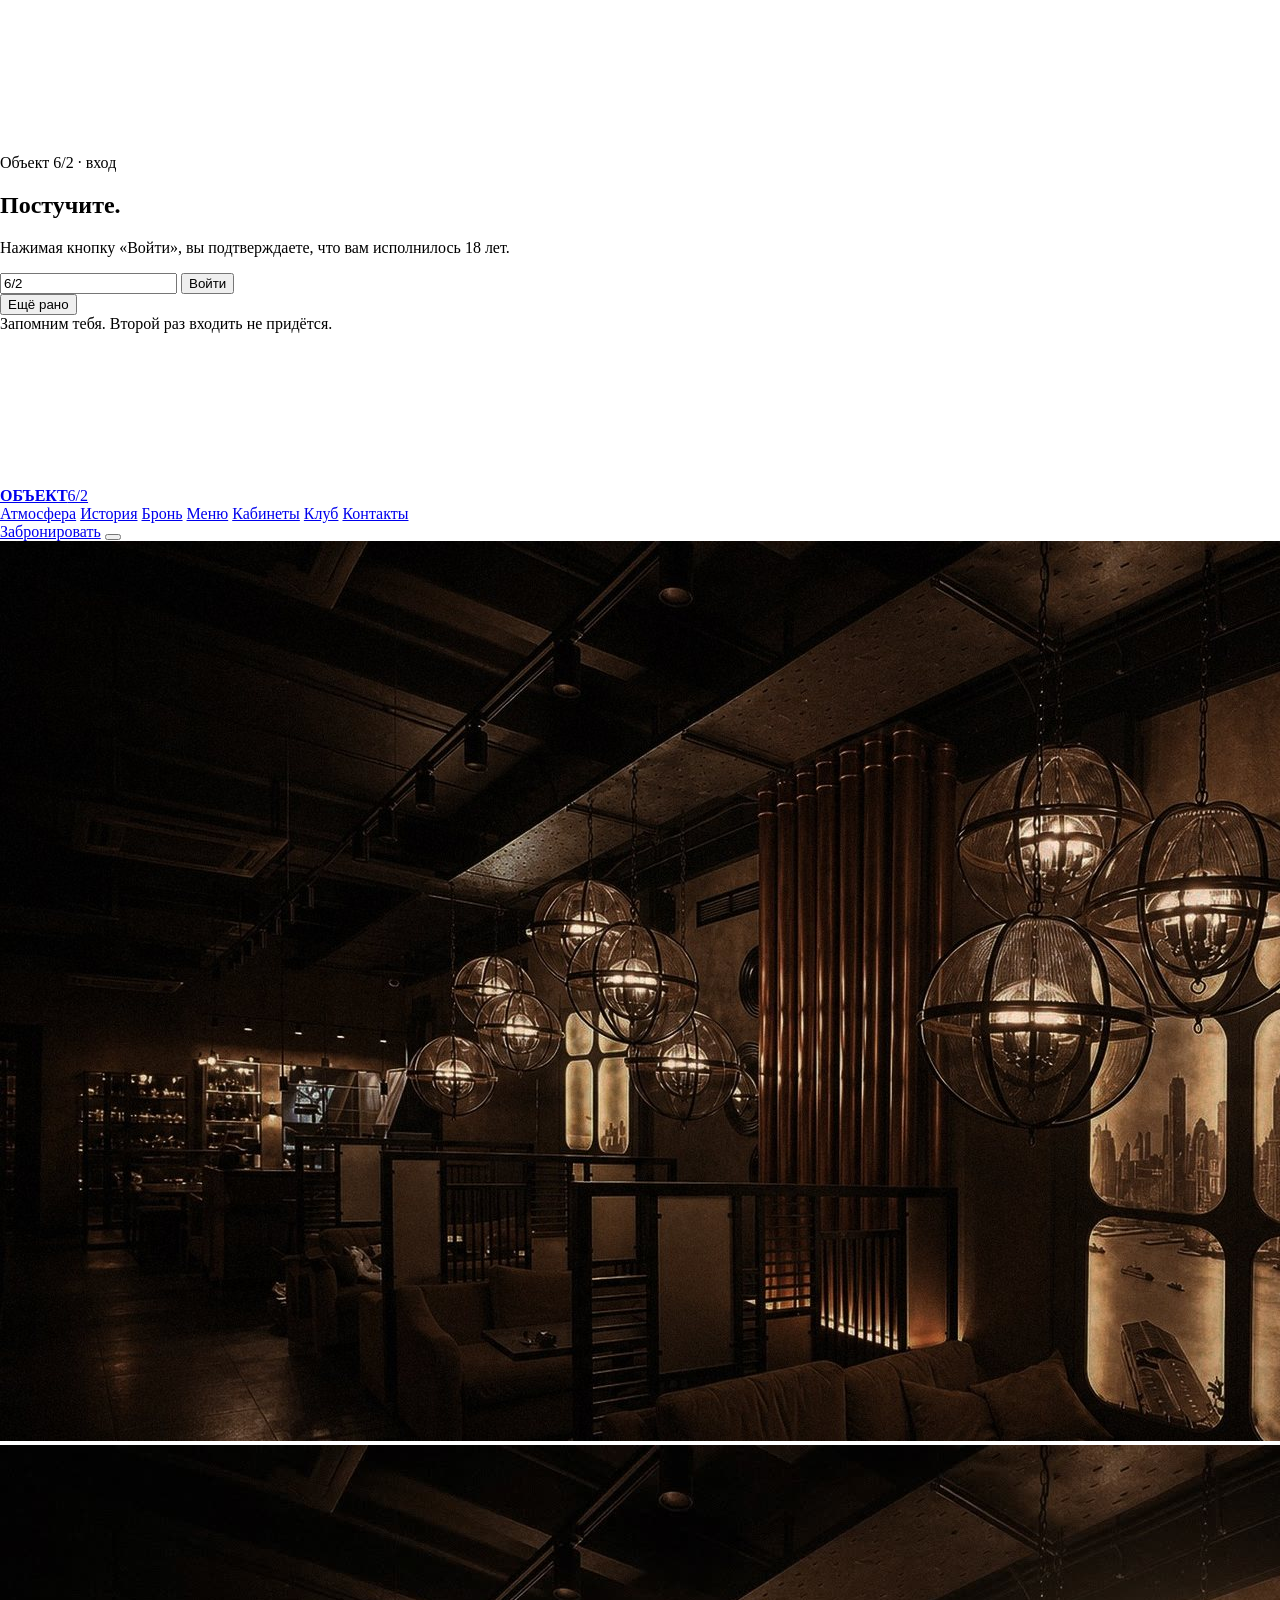
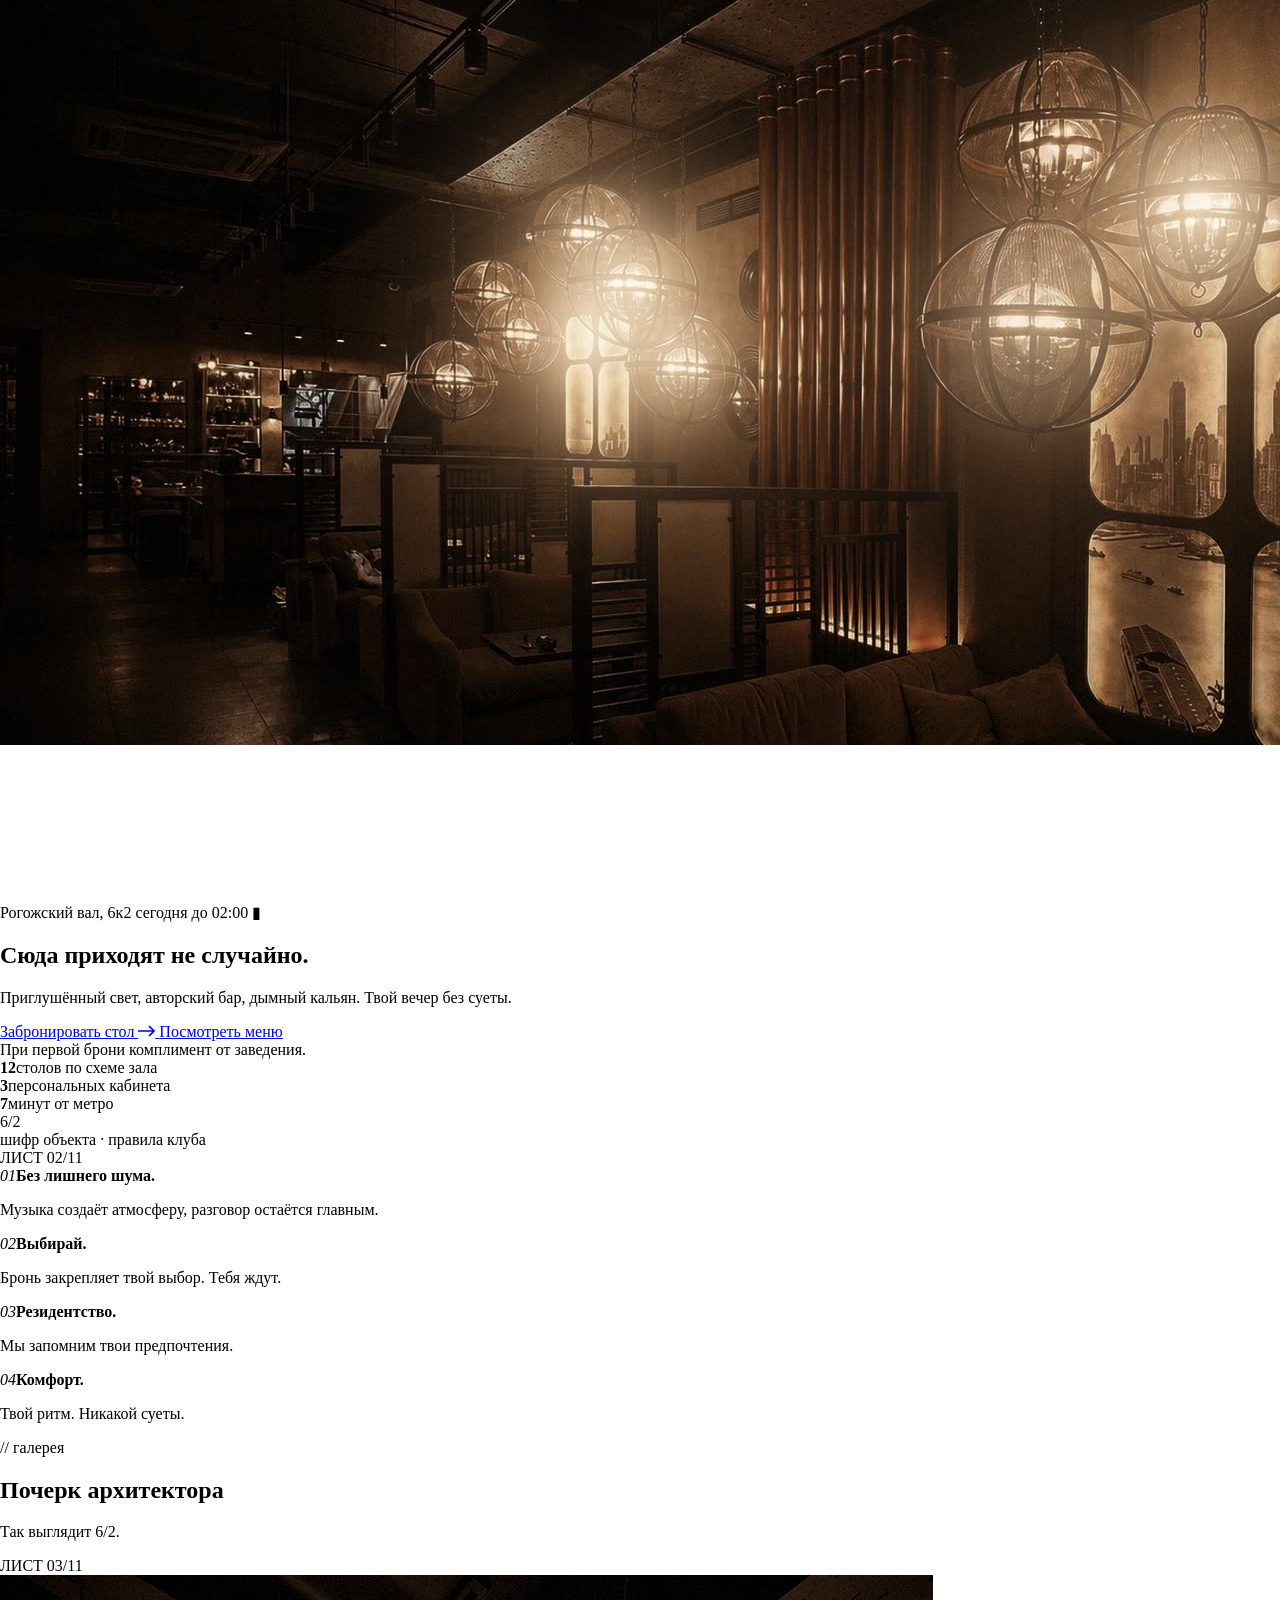
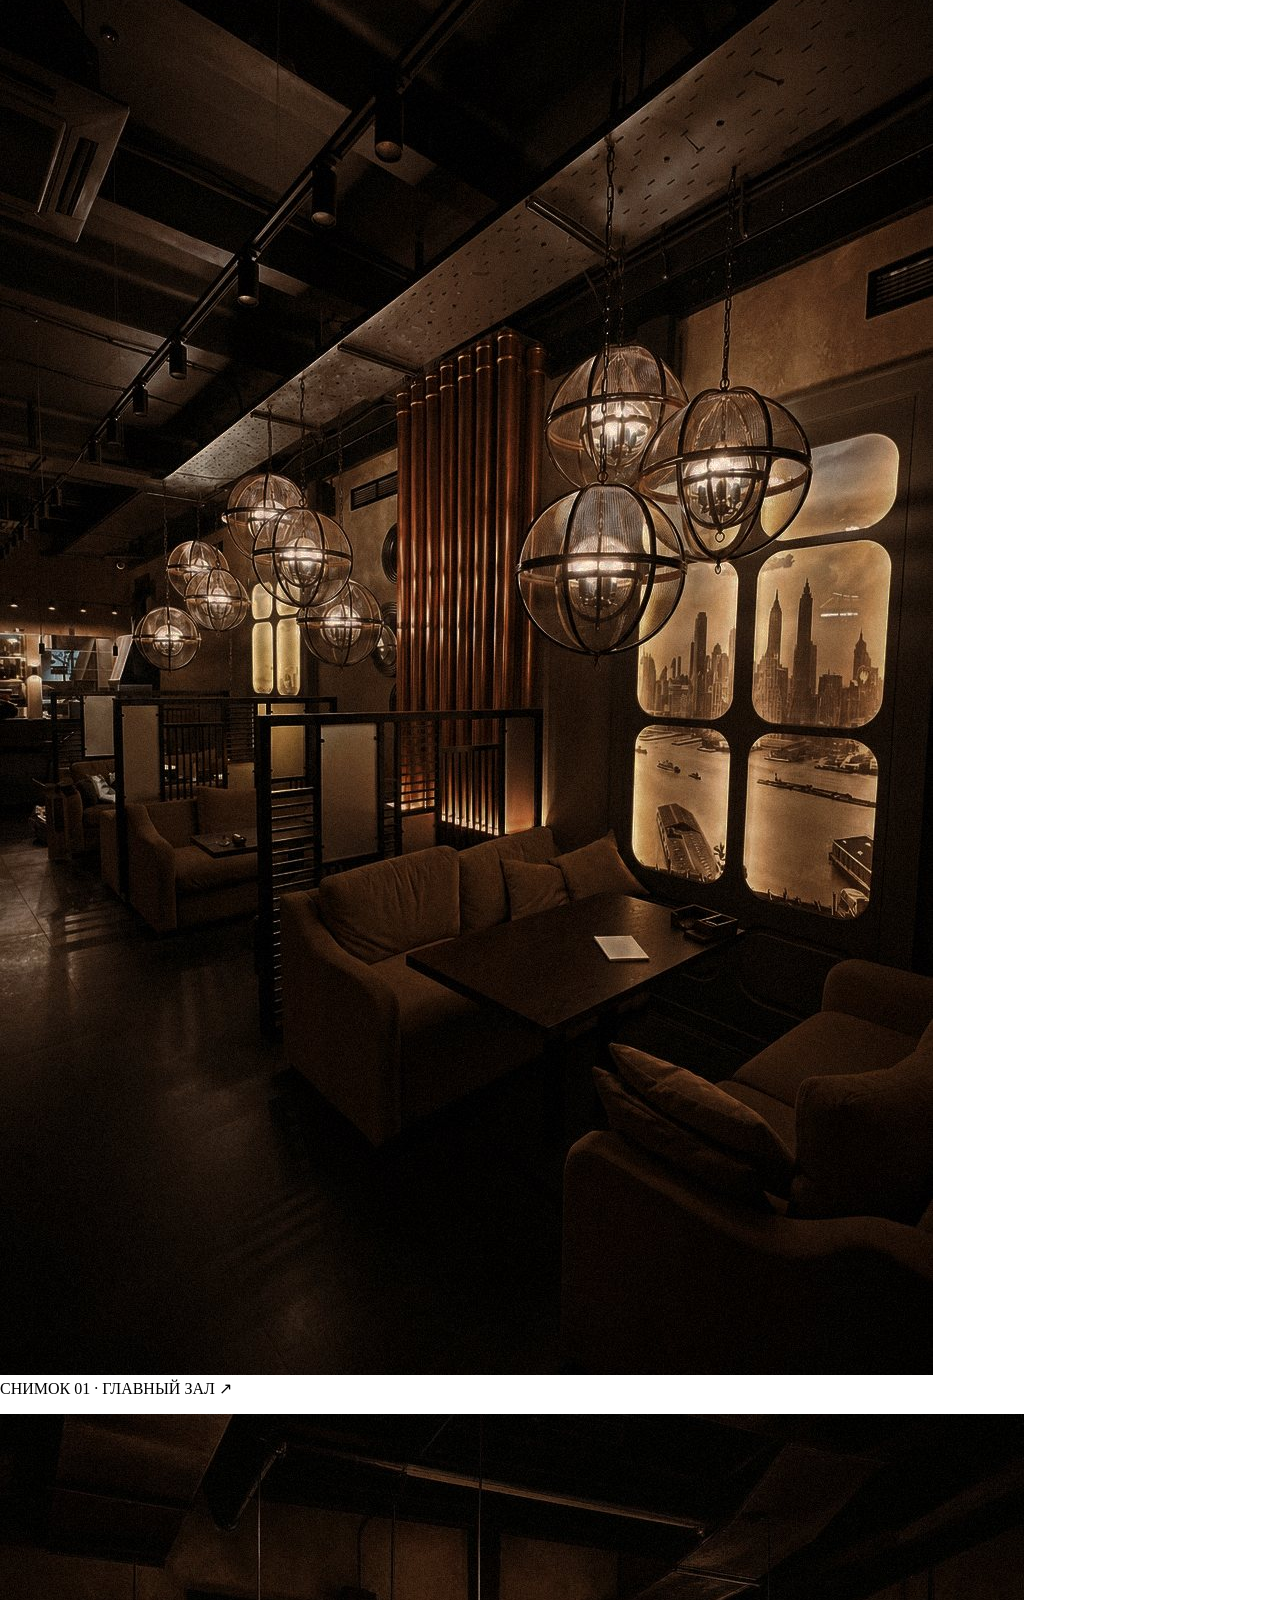
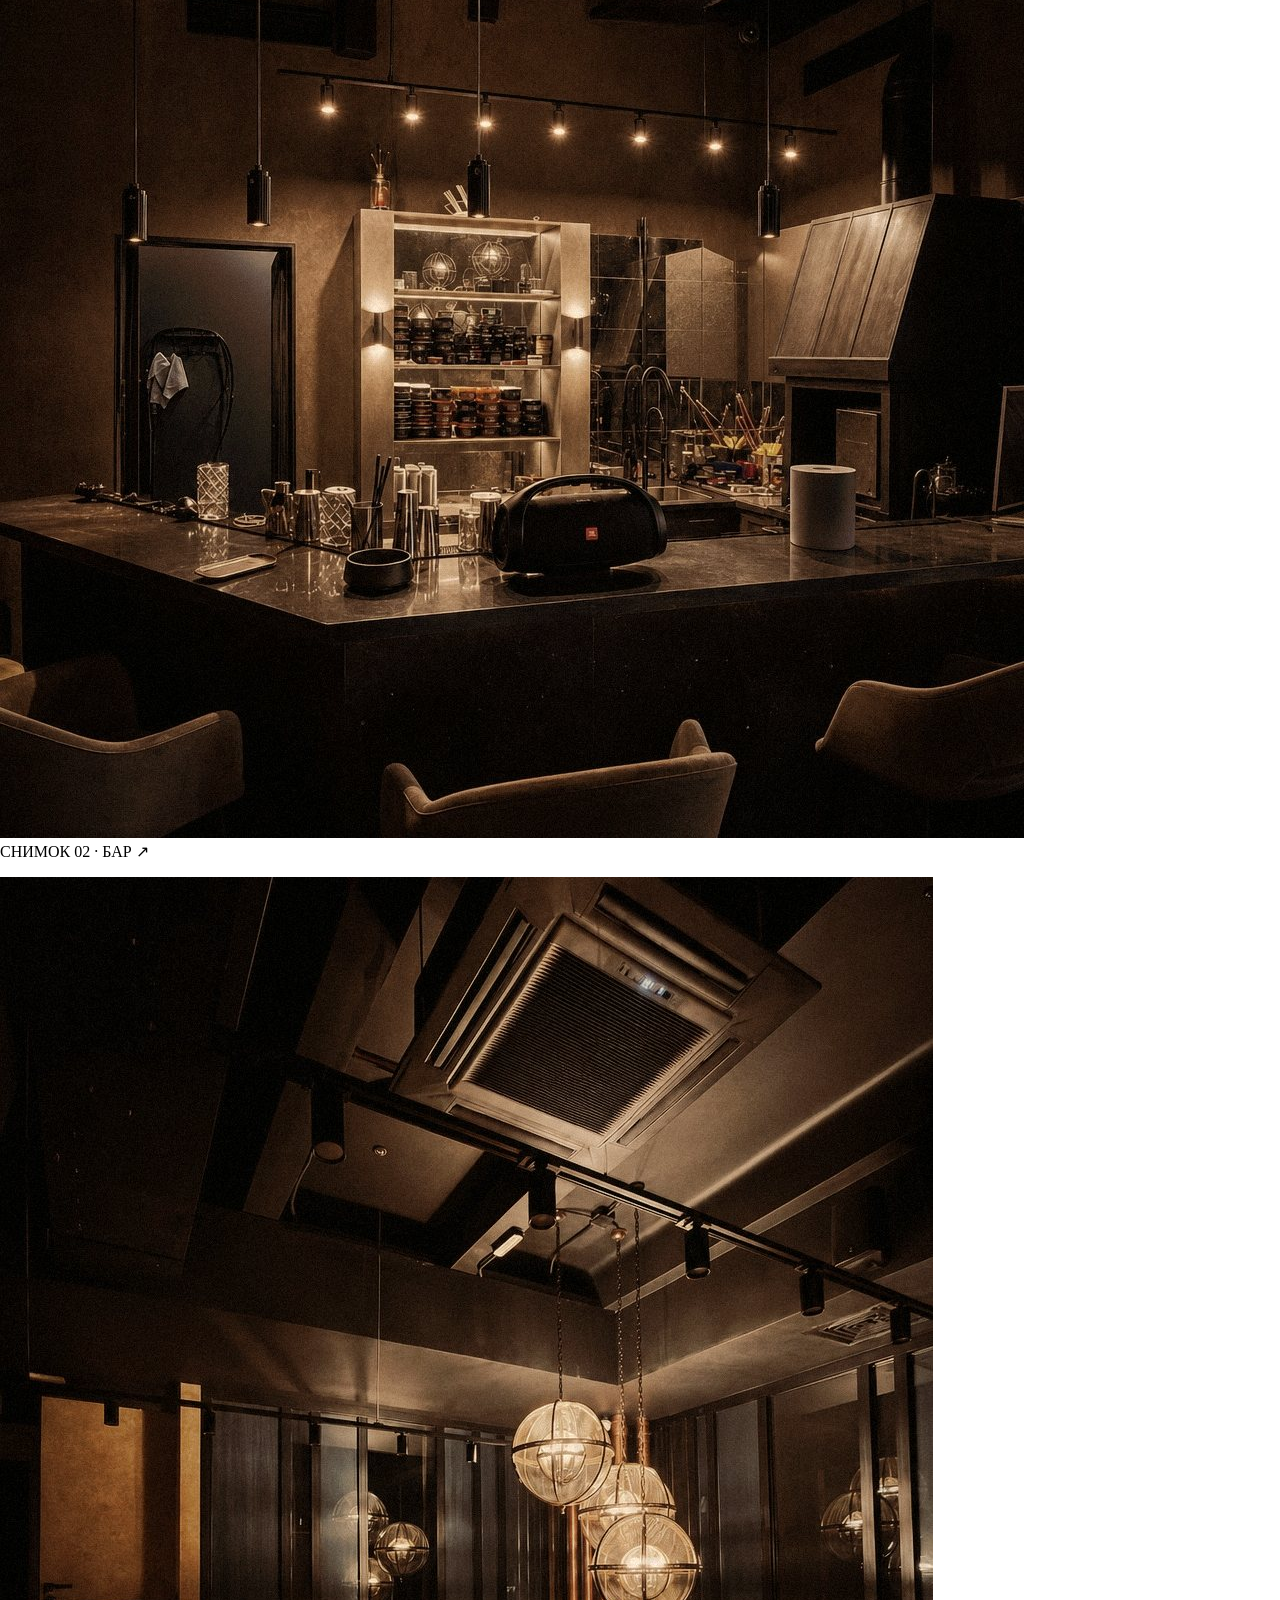
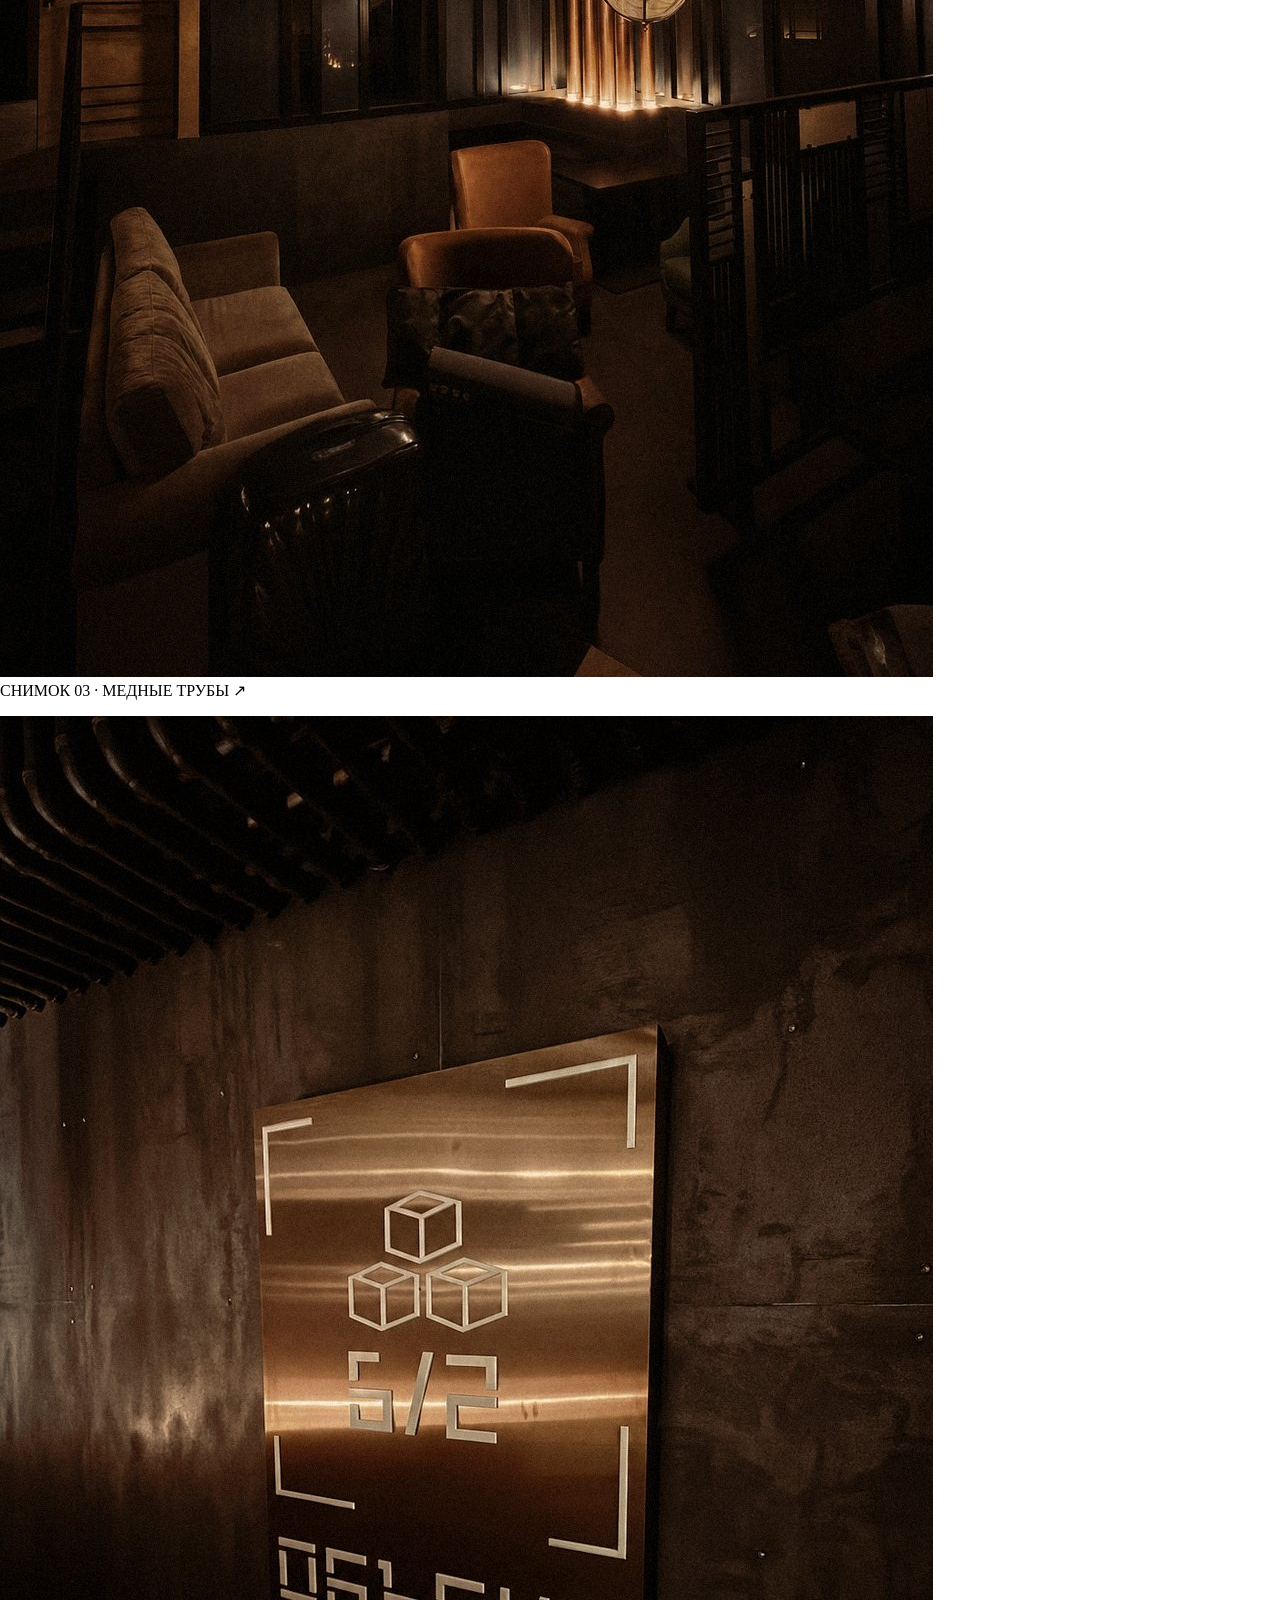
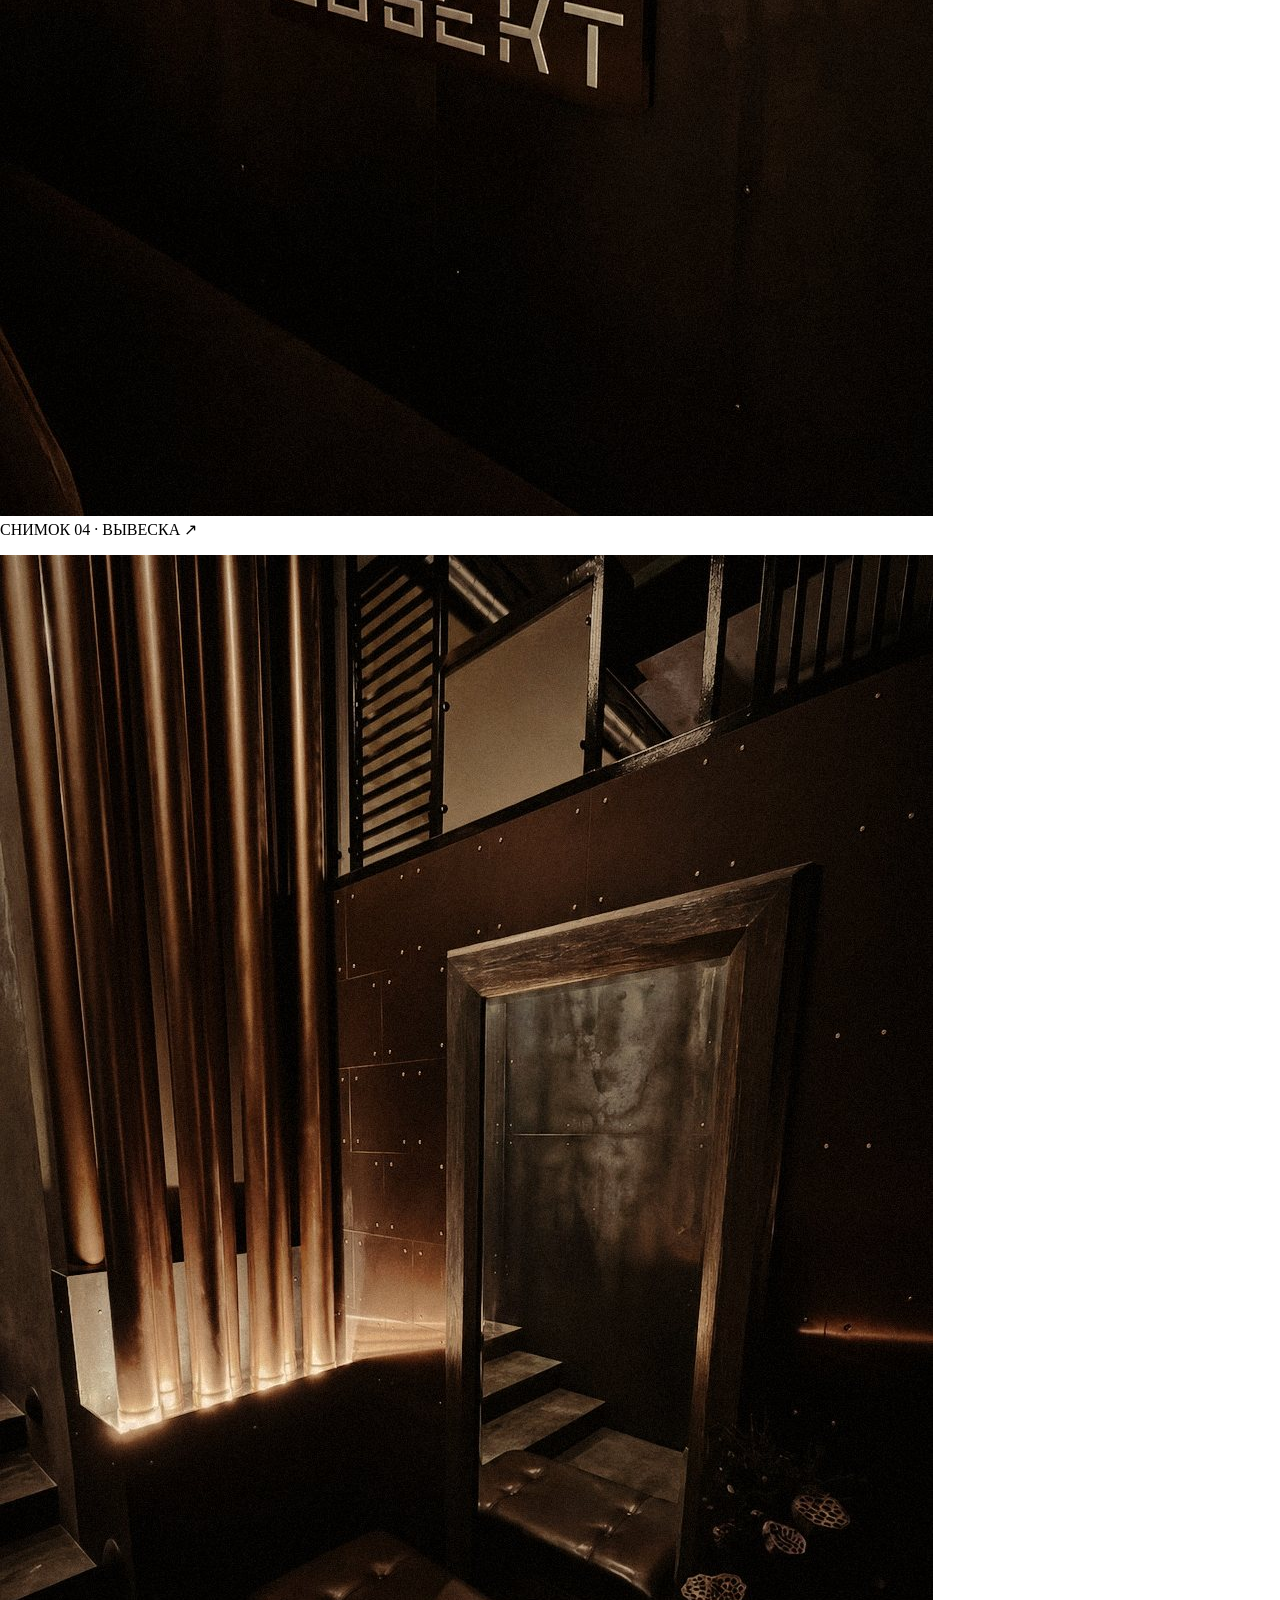
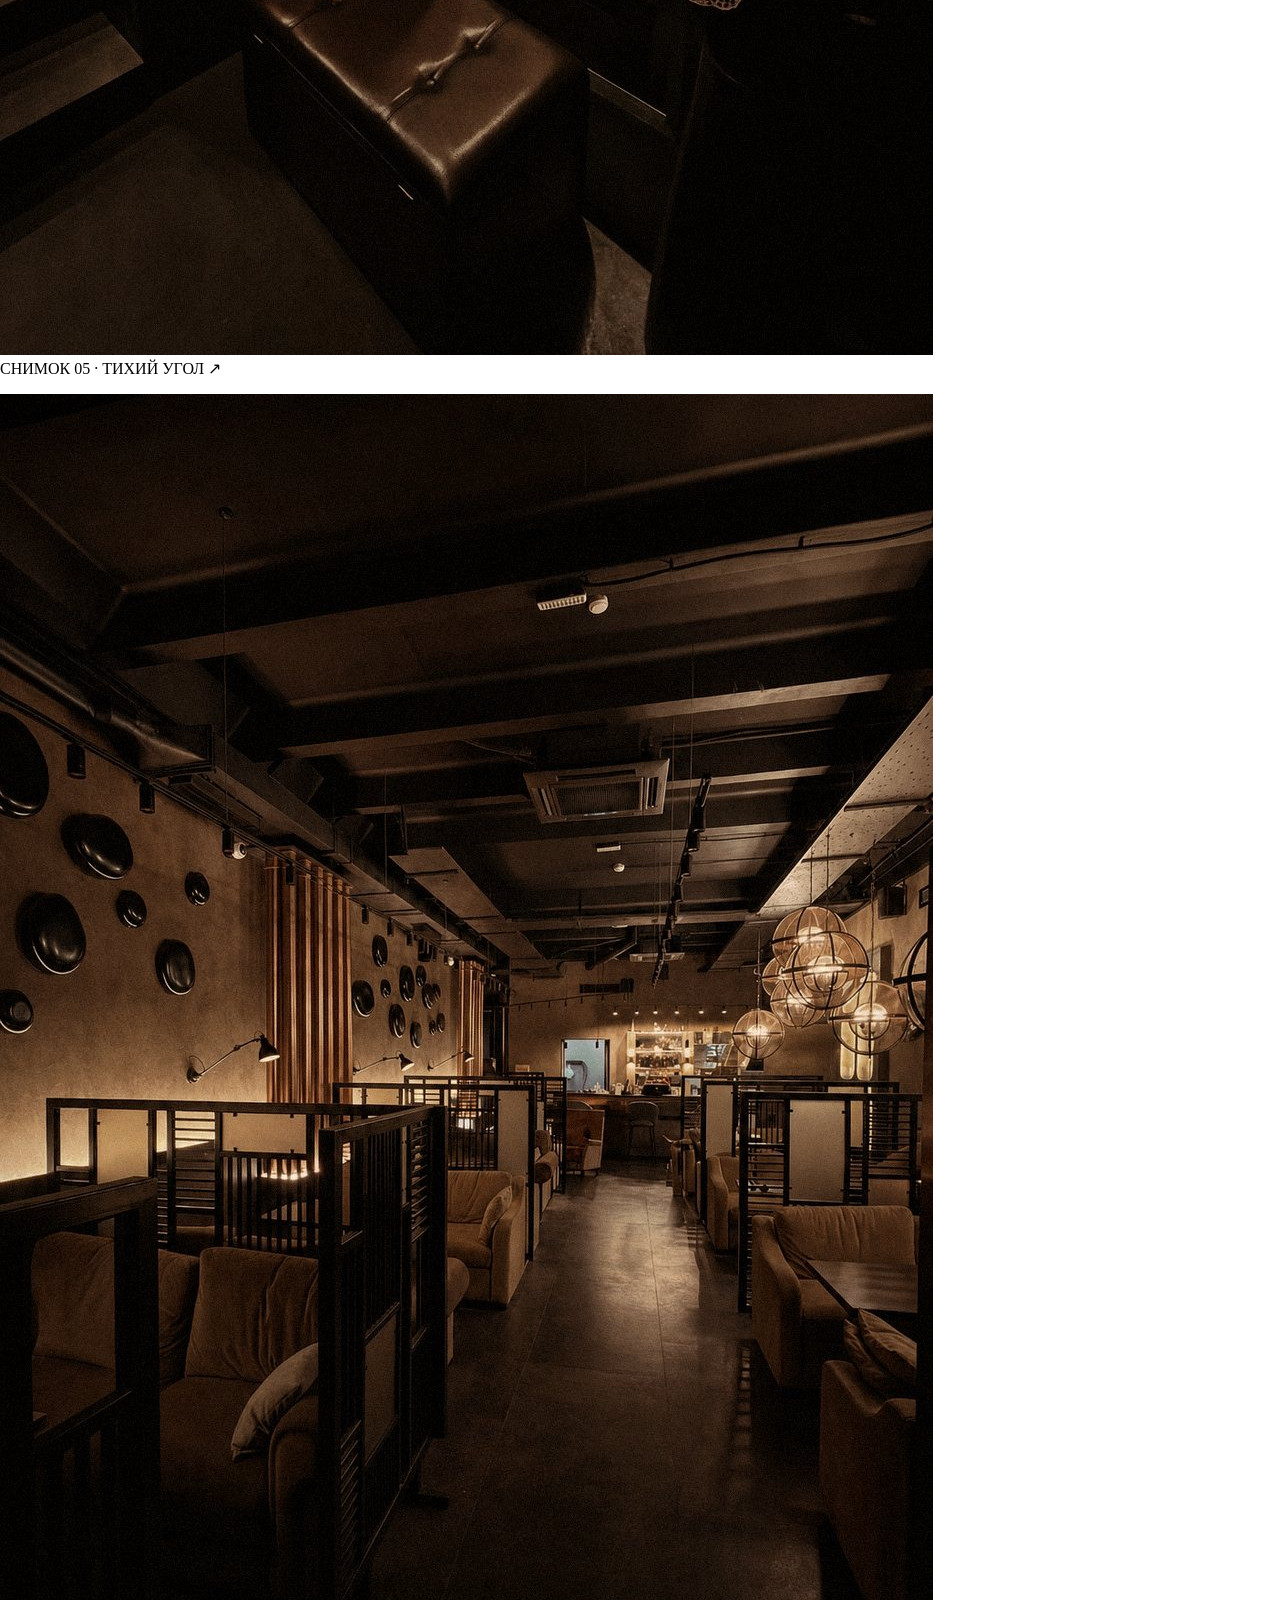
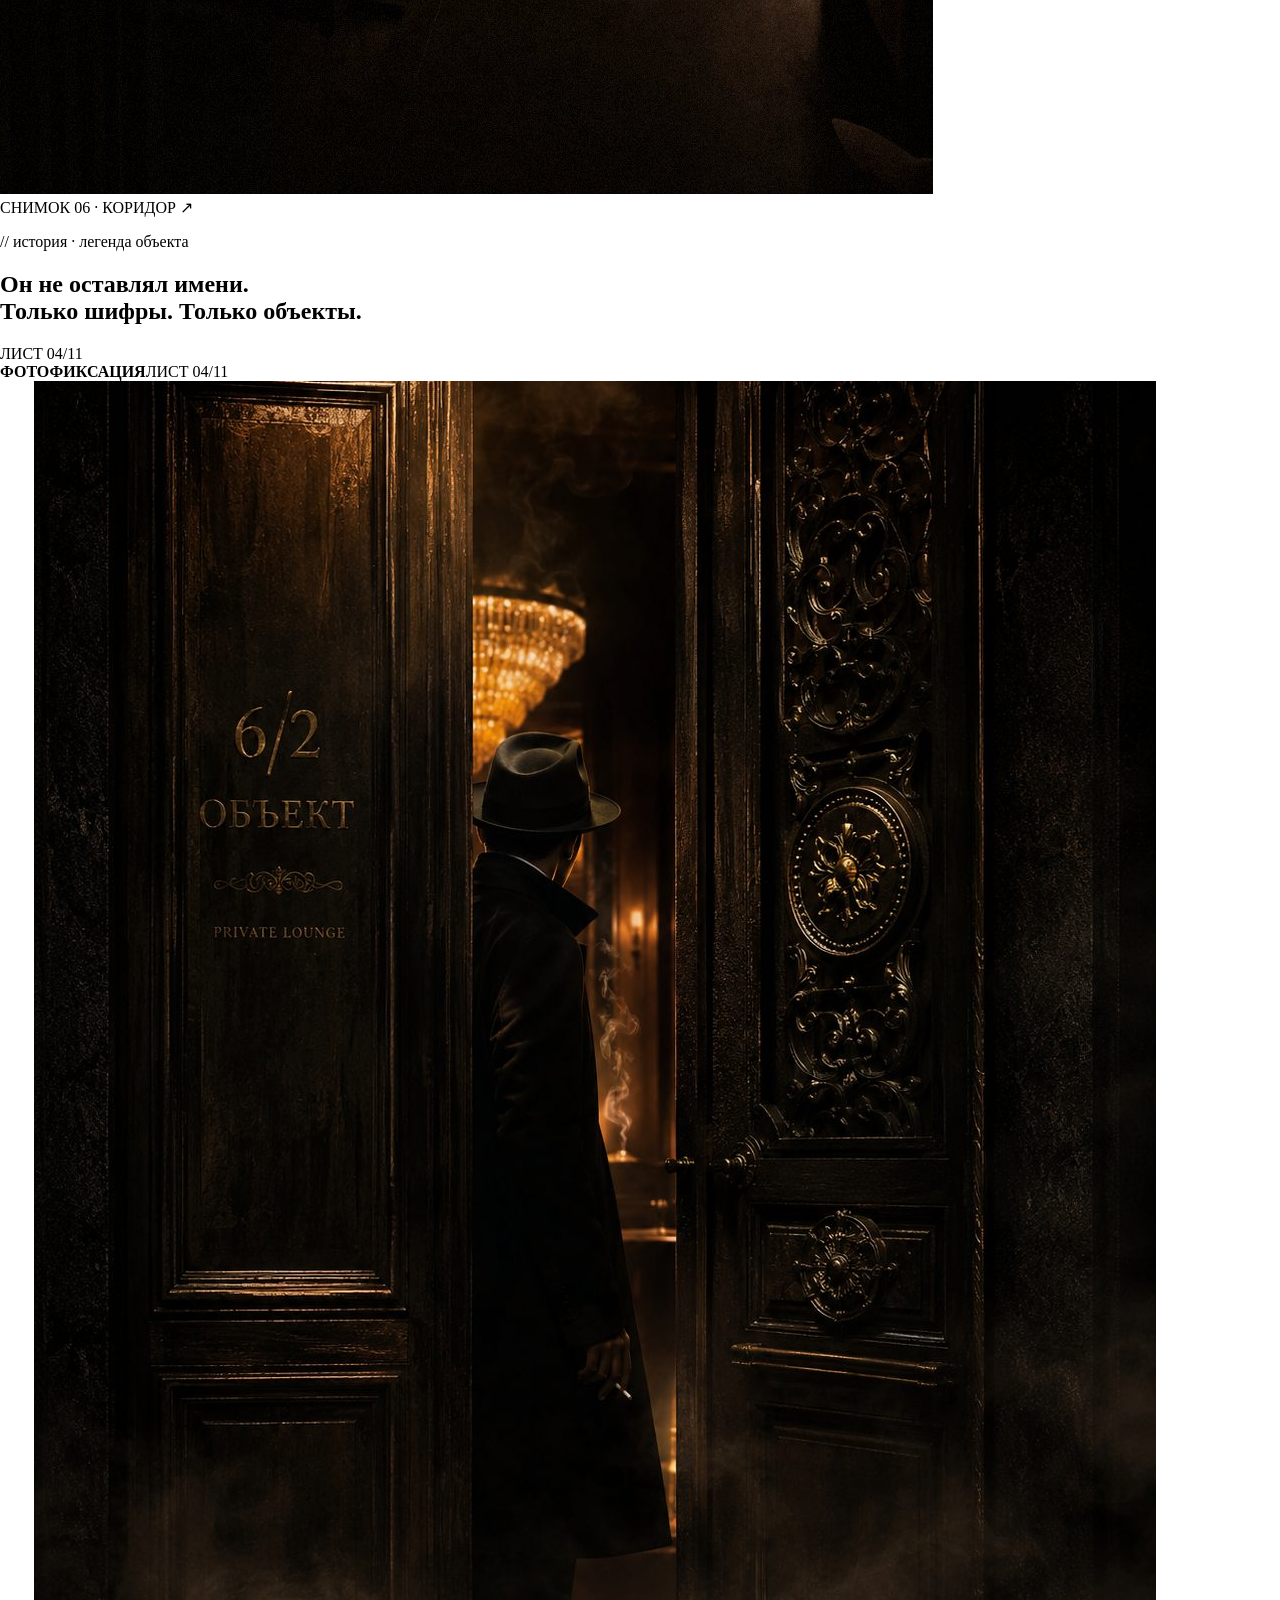
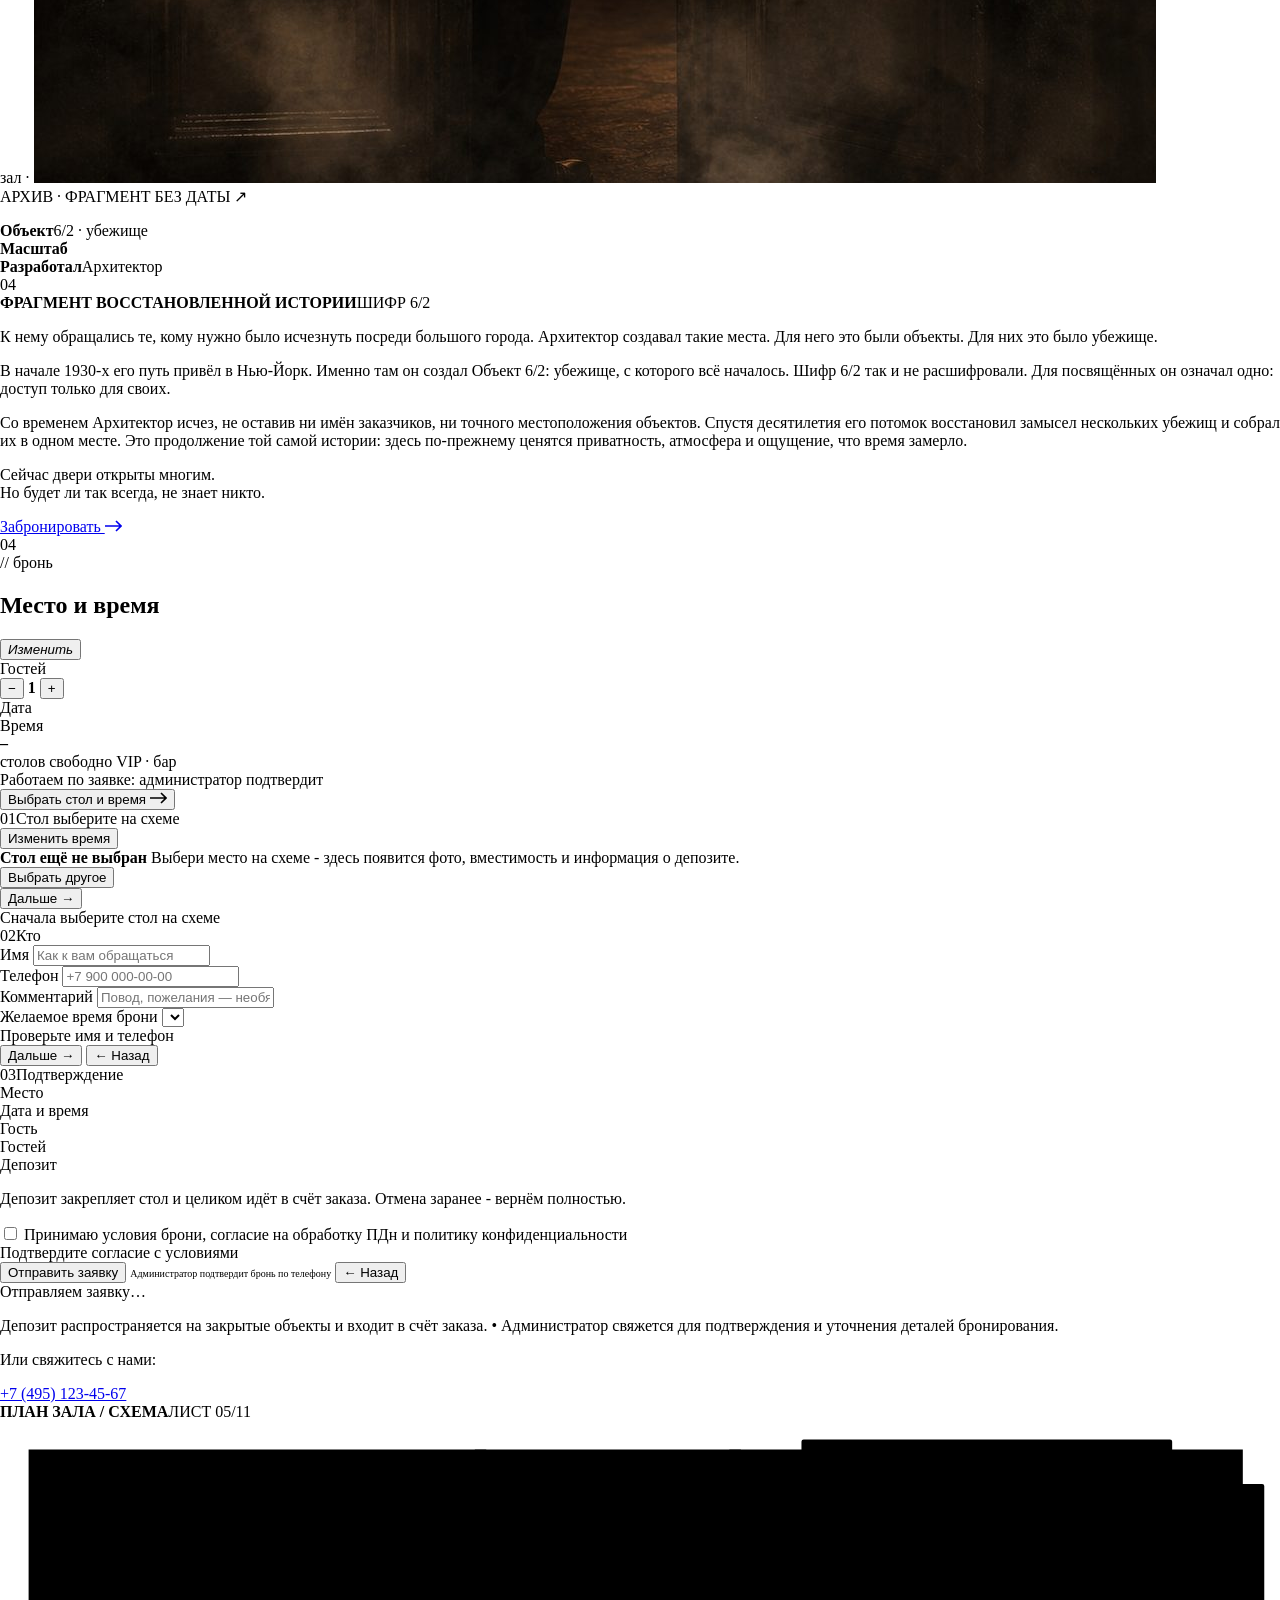
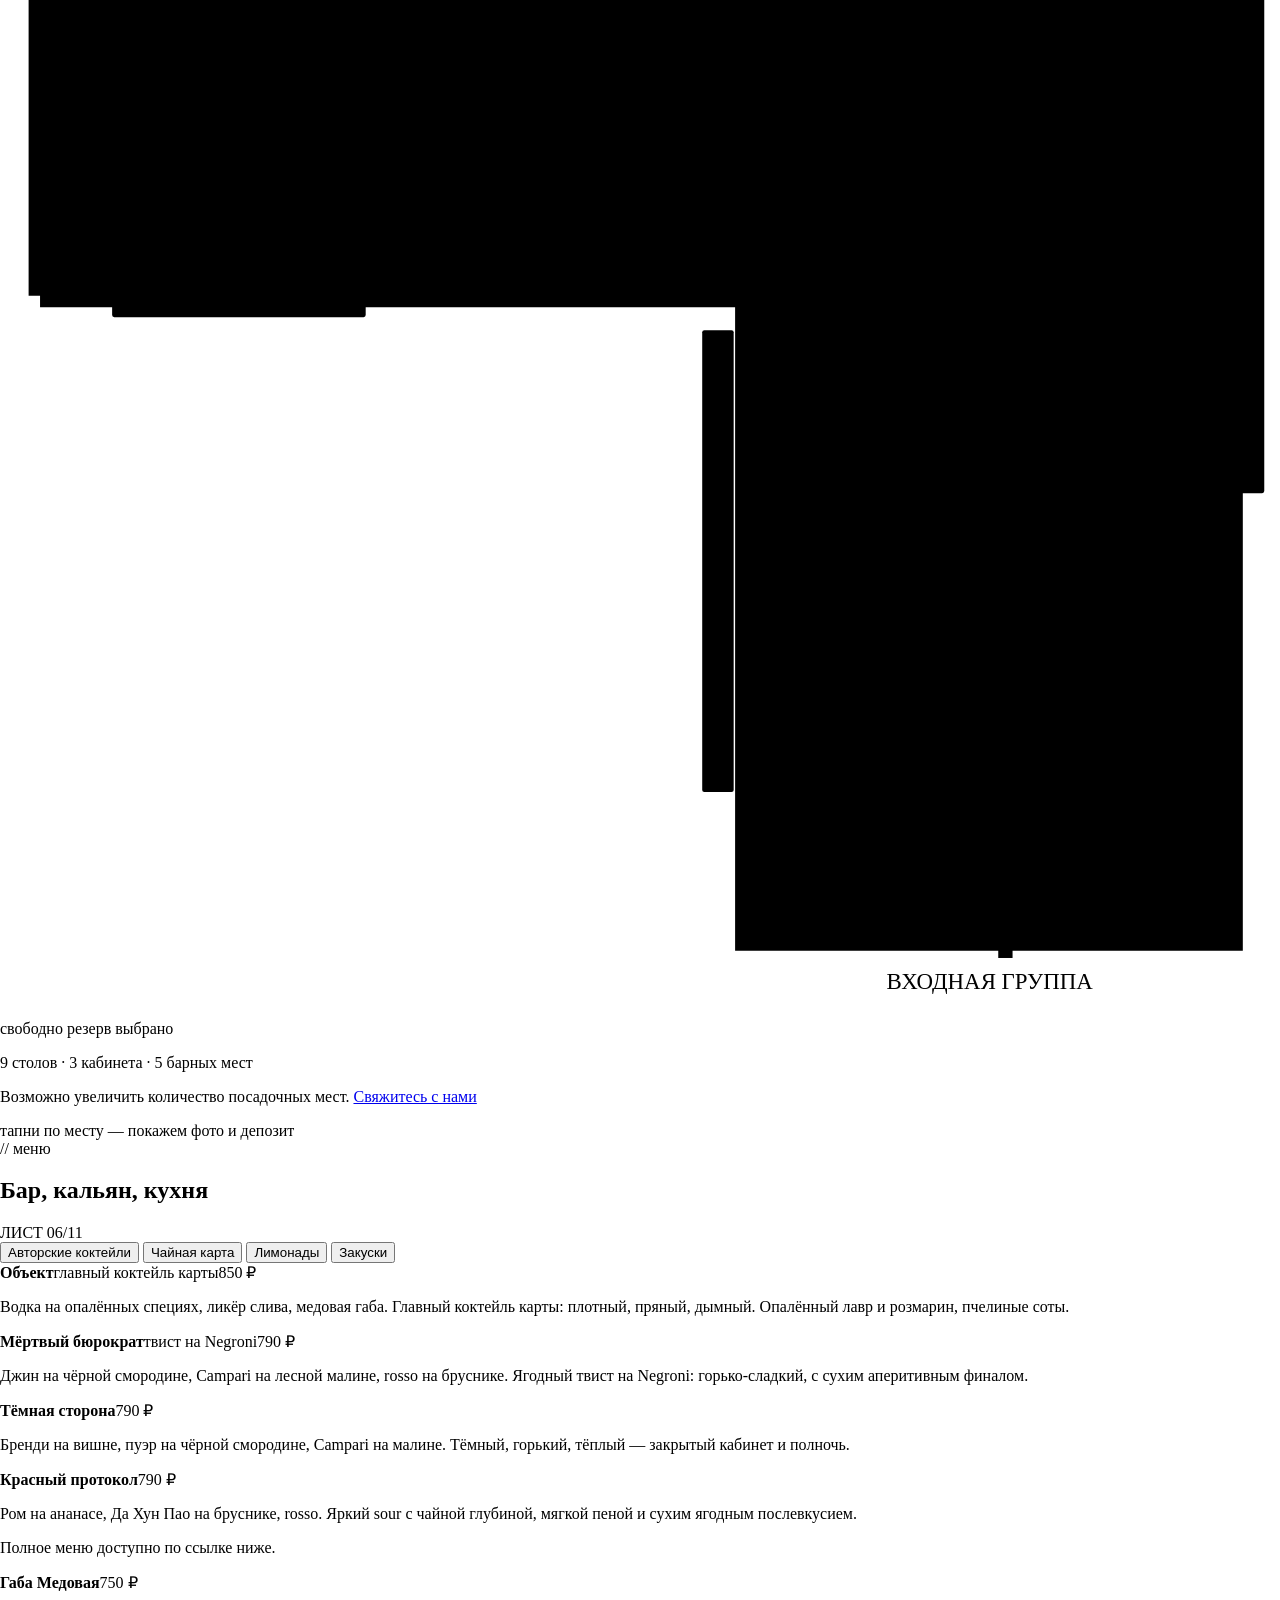
==== index.html @ dcc39141 "Объект 6/2: демо сайта, статическая копия боевой версии" ====
<!DOCTYPE html>
<html lang="ru">
<head>
<meta charset="UTF-8">
<meta name="viewport" content="width=device-width, initial-scale=1.0">
<link rel="icon" href="wp-content/themes/object62/assets/favicon/favicon.ico" sizes="any">
<link rel="icon" type="image/png" sizes="512x512" href="wp-content/themes/object62/assets/favicon/icon-512.png">
<link rel="apple-touch-icon" href="wp-content/themes/object62/assets/favicon/apple-touch-icon.png">
<meta name="theme-color" content="#0b0805">
<meta name="description" content="кальянный лаунж на Рогожском валу">
<title>объект 6/2 &#8211; кальянный лаунж на Рогожском валу</title>
<meta name='robots' content='max-image-preview:large' />
<meta name="robots" content="noindex, nofollow">
<script src="https://rodrigesdmitriy-ux.github.io/o62-demo/demo-shim.js"></script>
<script>window.B62_API_BASE="https://rodrigesdmitriy-ux.github.io/o62-demo/wp-json/o62/v1";window.B62_CONFIG_STATIC="https://rodrigesdmitriy-ux.github.io/o62-demo/config.json";</script>
<style id="wp-img-auto-sizes-contain-inline-css">
img:is([sizes=auto i],[sizes^="auto," i]){contain-intrinsic-size:3000px 1500px}
/*# sourceURL=wp-img-auto-sizes-contain-inline-css */
</style>
<style id="wp-emoji-styles-inline-css">

	img.wp-smiley, img.emoji {
		display: inline !important;
		border: none !important;
		box-shadow: none !important;
		height: 1em !important;
		width: 1em !important;
		margin: 0 0.07em !important;
		vertical-align: -0.1em !important;
		background: none !important;
		padding: 0 !important;
	}
/*# sourceURL=wp-emoji-styles-inline-css */
</style>
<style id="wp-block-library-inline-css">
:root{--wp-block-synced-color:#7a00df;--wp-block-synced-color--rgb:122,0,223;--wp-bound-block-color:var(--wp-block-synced-color);--wp-editor-canvas-background:#ddd;--wp-admin-theme-color:#007cba;--wp-admin-theme-color--rgb:0,124,186;--wp-admin-theme-color-darker-10:#006ba1;--wp-admin-theme-color-darker-10--rgb:0,107,160.5;--wp-admin-theme-color-darker-20:#005a87;--wp-admin-theme-color-darker-20--rgb:0,90,135;--wp-admin-border-width-focus:2px}@media (min-resolution:192dpi){:root{--wp-admin-border-width-focus:1.5px}}.wp-element-button{cursor:pointer}:root .has-very-light-gray-background-color{background-color:#eee}:root .has-very-dark-gray-background-color{background-color:#313131}:root .has-very-light-gray-color{color:#eee}:root .has-very-dark-gray-color{color:#313131}:root .has-vivid-green-cyan-to-vivid-cyan-blue-gradient-background{background:linear-gradient(135deg,#00d084,#0693e3)}:root .has-purple-crush-gradient-background{background:linear-gradient(135deg,#34e2e4,#4721fb 50%,#ab1dfe)}:root .has-hazy-dawn-gradient-background{background:linear-gradient(135deg,#faaca8,#dad0ec)}:root .has-subdued-olive-gradient-background{background:linear-gradient(135deg,#fafae1,#67a671)}:root .has-atomic-cream-gradient-background{background:linear-gradient(135deg,#fdd79a,#004a59)}:root .has-nightshade-gradient-background{background:linear-gradient(135deg,#330968,#31cdcf)}:root .has-midnight-gradient-background{background:linear-gradient(135deg,#020381,#2874fc)}:root{--wp--preset--font-size--normal:16px;--wp--preset--font-size--huge:42px}.has-regular-font-size{font-size:1em}.has-larger-font-size{font-size:2.625em}.has-normal-font-size{font-size:var(--wp--preset--font-size--normal)}.has-huge-font-size{font-size:var(--wp--preset--font-size--huge)}:root .has-text-align-center{text-align:center}:root .has-text-align-left{text-align:left}:root .has-text-align-right{text-align:right}.has-fit-text{white-space:nowrap!important}#end-resizable-editor-section{display:none}.aligncenter{clear:both}.items-justified-left{justify-content:flex-start}.items-justified-center{justify-content:center}.items-justified-right{justify-content:flex-end}.items-justified-space-between{justify-content:space-between}.screen-reader-text{word-wrap:normal!important;border:0;clip-path:inset(50%);height:1px;margin:-1px;overflow:hidden;padding:0;position:absolute;width:1px;word-break:normal!important}.screen-reader-text:focus{background-color:#ddd;clip-path:none;color:#444;display:block;font-size:1em;height:auto;left:5px;line-height:normal;padding:15px 23px 14px;text-decoration:none;top:5px;width:auto;z-index:100000}html :where(.has-border-color){border-style:solid}html :where([style^=border-color],[style*=";border-color"],[style*="; border-color"]){border-style:solid}html :where([style^=border-top-color],[style*=";border-top-color"],[style*="; border-top-color"]){border-top-style:solid}html :where([style^=border-right-color],[style*=";border-right-color"],[style*="; border-right-color"]){border-right-style:solid}html :where([style^=border-bottom-color],[style*=";border-bottom-color"],[style*="; border-bottom-color"]){border-bottom-style:solid}html :where([style^=border-left-color],[style*=";border-left-color"],[style*="; border-left-color"]){border-left-style:solid}html :where([style^=border-width],[style*=";border-width"],[style*="; border-width"]){border-style:solid}html :where([style^=border-top-width],[style*=";border-top-width"],[style*="; border-top-width"]){border-top-style:solid}html :where([style^=border-right-width],[style*=";border-right-width"],[style*="; border-right-width"]){border-right-style:solid}html :where([style^=border-bottom-width],[style*=";border-bottom-width"],[style*="; border-bottom-width"]){border-bottom-style:solid}html :where([style^=border-left-width],[style*=";border-left-width"],[style*="; border-left-width"]){border-left-style:solid}html :where(img[class*=wp-image-]){height:auto;max-width:100%}:where(figure){margin:0 0 1em}html :where(.is-position-sticky){--wp-admin--admin-bar--position-offset:var(--wp-admin--admin-bar--height,0px)}@media screen and (max-width:600px){html :where(.is-position-sticky){--wp-admin--admin-bar--position-offset:0px}}

/*# sourceURL=/wp-includes/css/dist/block-library/common.min.css */
</style>
<style id="classic-theme-styles-inline-css">
/*! This file is auto-generated */
.wp-block-button__link{color:#fff;background-color:#32373c;border-radius:9999px;box-shadow:none;text-decoration:none;padding:calc(.667em + 2px) calc(1.333em + 2px);font-size:1.125em}.wp-block-file__button{background:#32373c;color:#fff;text-decoration:none}
/*# sourceURL=/wp-includes/css/classic-themes.min.css */
</style>

<style id="global-styles-inline-css">
:root{--wp--preset--aspect-ratio--square: 1;--wp--preset--aspect-ratio--4-3: 4/3;--wp--preset--aspect-ratio--3-4: 3/4;--wp--preset--aspect-ratio--3-2: 3/2;--wp--preset--aspect-ratio--2-3: 2/3;--wp--preset--aspect-ratio--16-9: 16/9;--wp--preset--aspect-ratio--9-16: 9/16;--wp--preset--color--black: #000000;--wp--preset--color--cyan-bluish-gray: #abb8c3;--wp--preset--color--white: #ffffff;--wp--preset--color--pale-pink: #f78da7;--wp--preset--color--vivid-red: #cf2e2e;--wp--preset--color--luminous-vivid-orange: #ff6900;--wp--preset--color--luminous-vivid-amber: #fcb900;--wp--preset--color--light-green-cyan: #7bdcb5;--wp--preset--color--vivid-green-cyan: #00d084;--wp--preset--color--pale-cyan-blue: #8ed1fc;--wp--preset--color--vivid-cyan-blue: #0693e3;--wp--preset--color--vivid-purple: #9b51e0;--wp--preset--gradient--vivid-cyan-blue-to-vivid-purple: linear-gradient(135deg,rgb(6,147,227) 0%,rgb(155,81,224) 100%);--wp--preset--gradient--light-green-cyan-to-vivid-green-cyan: linear-gradient(135deg,rgb(122,220,180) 0%,rgb(0,208,130) 100%);--wp--preset--gradient--luminous-vivid-amber-to-luminous-vivid-orange: linear-gradient(135deg,rgb(252,185,0) 0%,rgb(255,105,0) 100%);--wp--preset--gradient--luminous-vivid-orange-to-vivid-red: linear-gradient(135deg,rgb(255,105,0) 0%,rgb(207,46,46) 100%);--wp--preset--gradient--very-light-gray-to-cyan-bluish-gray: linear-gradient(135deg,rgb(238,238,238) 0%,rgb(169,184,195) 100%);--wp--preset--gradient--cool-to-warm-spectrum: linear-gradient(135deg,rgb(74,234,220) 0%,rgb(151,120,209) 20%,rgb(207,42,186) 40%,rgb(238,44,130) 60%,rgb(251,105,98) 80%,rgb(254,248,76) 100%);--wp--preset--gradient--blush-light-purple: linear-gradient(135deg,rgb(255,206,236) 0%,rgb(152,150,240) 100%);--wp--preset--gradient--blush-bordeaux: linear-gradient(135deg,rgb(254,205,165) 0%,rgb(254,45,45) 50%,rgb(107,0,62) 100%);--wp--preset--gradient--luminous-dusk: linear-gradient(135deg,rgb(255,203,112) 0%,rgb(199,81,192) 50%,rgb(65,88,208) 100%);--wp--preset--gradient--pale-ocean: linear-gradient(135deg,rgb(255,245,203) 0%,rgb(182,227,212) 50%,rgb(51,167,181) 100%);--wp--preset--gradient--electric-grass: linear-gradient(135deg,rgb(202,248,128) 0%,rgb(113,206,126) 100%);--wp--preset--gradient--midnight: linear-gradient(135deg,rgb(2,3,129) 0%,rgb(40,116,252) 100%);--wp--preset--font-size--small: 13px;--wp--preset--font-size--medium: 20px;--wp--preset--font-size--large: 36px;--wp--preset--font-size--x-large: 42px;--wp--preset--spacing--20: 0.44rem;--wp--preset--spacing--30: 0.67rem;--wp--preset--spacing--40: 1rem;--wp--preset--spacing--50: 1.5rem;--wp--preset--spacing--60: 2.25rem;--wp--preset--spacing--70: 3.38rem;--wp--preset--spacing--80: 5.06rem;--wp--preset--shadow--natural: 6px 6px 9px rgba(0, 0, 0, 0.2);--wp--preset--shadow--deep: 12px 12px 50px rgba(0, 0, 0, 0.4);--wp--preset--shadow--sharp: 6px 6px 0px rgba(0, 0, 0, 0.2);--wp--preset--shadow--outlined: 6px 6px 0px -3px rgb(255, 255, 255), 6px 6px rgb(0, 0, 0);--wp--preset--shadow--crisp: 6px 6px 0px rgb(0, 0, 0);}.wp-block-button{--wp--preset--dimension--25: 25%;--wp--preset--dimension--50: 50%;--wp--preset--dimension--75: 75%;--wp--preset--dimension--100: 100%;}:where(body) { margin: 0; }:where(.is-layout-flex){gap: 0.5em;}:where(.is-layout-grid){gap: 0.5em;}body .is-layout-flex{display: flex;}.is-layout-flex{flex-wrap: wrap;align-items: center;}.is-layout-flex > :is(*, div){margin: 0;}body .is-layout-grid{display: grid;}.is-layout-grid > :is(*, div){margin: 0;}body{padding-top: 0px;padding-right: 0px;padding-bottom: 0px;padding-left: 0px;}:root :where(.wp-element-button, .wp-block-button__link){background-color: #32373c;border-width: 0;color: #fff;font-family: inherit;font-size: inherit;font-style: inherit;font-weight: inherit;letter-spacing: inherit;line-height: inherit;padding-top: calc(0.667em + 2px);padding-right: calc(1.333em + 2px);padding-bottom: calc(0.667em + 2px);padding-left: calc(1.333em + 2px);text-decoration: none;text-transform: inherit;}.has-black-color{color: var(--wp--preset--color--black) !important;}.has-cyan-bluish-gray-color{color: var(--wp--preset--color--cyan-bluish-gray) !important;}.has-white-color{color: var(--wp--preset--color--white) !important;}.has-pale-pink-color{color: var(--wp--preset--color--pale-pink) !important;}.has-vivid-red-color{color: var(--wp--preset--color--vivid-red) !important;}.has-luminous-vivid-orange-color{color: var(--wp--preset--color--luminous-vivid-orange) !important;}.has-luminous-vivid-amber-color{color: var(--wp--preset--color--luminous-vivid-amber) !important;}.has-light-green-cyan-color{color: var(--wp--preset--color--light-green-cyan) !important;}.has-vivid-green-cyan-color{color: var(--wp--preset--color--vivid-green-cyan) !important;}.has-pale-cyan-blue-color{color: var(--wp--preset--color--pale-cyan-blue) !important;}.has-vivid-cyan-blue-color{color: var(--wp--preset--color--vivid-cyan-blue) !important;}.has-vivid-purple-color{color: var(--wp--preset--color--vivid-purple) !important;}.has-black-background-color{background-color: var(--wp--preset--color--black) !important;}.has-cyan-bluish-gray-background-color{background-color: var(--wp--preset--color--cyan-bluish-gray) !important;}.has-white-background-color{background-color: var(--wp--preset--color--white) !important;}.has-pale-pink-background-color{background-color: var(--wp--preset--color--pale-pink) !important;}.has-vivid-red-background-color{background-color: var(--wp--preset--color--vivid-red) !important;}.has-luminous-vivid-orange-background-color{background-color: var(--wp--preset--color--luminous-vivid-orange) !important;}.has-luminous-vivid-amber-background-color{background-color: var(--wp--preset--color--luminous-vivid-amber) !important;}.has-light-green-cyan-background-color{background-color: var(--wp--preset--color--light-green-cyan) !important;}.has-vivid-green-cyan-background-color{background-color: var(--wp--preset--color--vivid-green-cyan) !important;}.has-pale-cyan-blue-background-color{background-color: var(--wp--preset--color--pale-cyan-blue) !important;}.has-vivid-cyan-blue-background-color{background-color: var(--wp--preset--color--vivid-cyan-blue) !important;}.has-vivid-purple-background-color{background-color: var(--wp--preset--color--vivid-purple) !important;}.has-black-border-color{border-color: var(--wp--preset--color--black) !important;}.has-cyan-bluish-gray-border-color{border-color: var(--wp--preset--color--cyan-bluish-gray) !important;}.has-white-border-color{border-color: var(--wp--preset--color--white) !important;}.has-pale-pink-border-color{border-color: var(--wp--preset--color--pale-pink) !important;}.has-vivid-red-border-color{border-color: var(--wp--preset--color--vivid-red) !important;}.has-luminous-vivid-orange-border-color{border-color: var(--wp--preset--color--luminous-vivid-orange) !important;}.has-luminous-vivid-amber-border-color{border-color: var(--wp--preset--color--luminous-vivid-amber) !important;}.has-light-green-cyan-border-color{border-color: var(--wp--preset--color--light-green-cyan) !important;}.has-vivid-green-cyan-border-color{border-color: var(--wp--preset--color--vivid-green-cyan) !important;}.has-pale-cyan-blue-border-color{border-color: var(--wp--preset--color--pale-cyan-blue) !important;}.has-vivid-cyan-blue-border-color{border-color: var(--wp--preset--color--vivid-cyan-blue) !important;}.has-vivid-purple-border-color{border-color: var(--wp--preset--color--vivid-purple) !important;}.has-vivid-cyan-blue-to-vivid-purple-gradient-background{background: var(--wp--preset--gradient--vivid-cyan-blue-to-vivid-purple) !important;}.has-light-green-cyan-to-vivid-green-cyan-gradient-background{background: var(--wp--preset--gradient--light-green-cyan-to-vivid-green-cyan) !important;}.has-luminous-vivid-amber-to-luminous-vivid-orange-gradient-background{background: var(--wp--preset--gradient--luminous-vivid-amber-to-luminous-vivid-orange) !important;}.has-luminous-vivid-orange-to-vivid-red-gradient-background{background: var(--wp--preset--gradient--luminous-vivid-orange-to-vivid-red) !important;}.has-very-light-gray-to-cyan-bluish-gray-gradient-background{background: var(--wp--preset--gradient--very-light-gray-to-cyan-bluish-gray) !important;}.has-cool-to-warm-spectrum-gradient-background{background: var(--wp--preset--gradient--cool-to-warm-spectrum) !important;}.has-blush-light-purple-gradient-background{background: var(--wp--preset--gradient--blush-light-purple) !important;}.has-blush-bordeaux-gradient-background{background: var(--wp--preset--gradient--blush-bordeaux) !important;}.has-luminous-dusk-gradient-background{background: var(--wp--preset--gradient--luminous-dusk) !important;}.has-pale-ocean-gradient-background{background: var(--wp--preset--gradient--pale-ocean) !important;}.has-electric-grass-gradient-background{background: var(--wp--preset--gradient--electric-grass) !important;}.has-midnight-gradient-background{background: var(--wp--preset--gradient--midnight) !important;}.has-small-font-size{font-size: var(--wp--preset--font-size--small) !important;}.has-medium-font-size{font-size: var(--wp--preset--font-size--medium) !important;}.has-large-font-size{font-size: var(--wp--preset--font-size--large) !important;}.has-x-large-font-size{font-size: var(--wp--preset--font-size--x-large) !important;}
/*# sourceURL=global-styles-inline-css */
</style>

<link rel='stylesheet' id='contact-form-7-css' href='wp-content/plugins/contact-form-7/includes/css/styles.css%3Fver=6.1.6.css' media='all' />
<link rel='stylesheet' id='o62-theme-css' href='wp-content/themes/object62/assets/css/theme.css%3Fver=2.0.0.1792773247.css' media='all' />
<link rel='stylesheet' id='o62-booking-css' href='wp-content/themes/object62/assets/css/booking.css%3Fver=2.0.0.1792616467.css' media='all' />
<meta name="generator" content="WordPress 7.1.4" />
</head>
<body class="home blog wp-theme-object62 locked">
<div id="gate" role="dialog" aria-modal="true" aria-label="Вход. Подтверждение возраста">
  <canvas id="gateSmoke" aria-hidden="true"></canvas>
  <div class="gate-in">
    <div class="g-badge">Объект 6/2 · вход</div>
    <h2 class="g-h1">Постучите<b>.</b></h2>
    <p class="g-text">Нажимая кнопку «Войти», вы подтверждаете, что вам исполнилось 18 лет.</p>
    <form class="g-form" id="gateForm">
      <input type="text" placeholder="шифр" value="6/2" aria-label="шифр" autocomplete="off">
      <button type="submit" class="btn">Войти</button>
    </form>
    <div class="g-alt">
      <button type="button" id="no18">Ещё рано</button>
    </div>
    <div class="g-note">Запомним тебя. Второй раз входить не придётся.</div>
  </div>
</div>

<canvas id="dust" aria-hidden="true"></canvas>
<canvas id="smokeFront" aria-hidden="true"></canvas>
<div class="grain" aria-hidden="true"></div>

<header class="nav" id="nav">
  <a class="logo" href="index.html#top"><b>ОБЪЕКТ</b><span>6/2</span></a>
  <nav class="nav-links" aria-label="Разделы">
        <a href="index.html#atmosfera">Атмосфера</a>
        <a href="index.html#story">История</a>
        <a href="index.html#bron">Бронь</a>
        <a href="index.html#menu">Меню</a>
        <a href="index.html#cabinets">Кабинеты</a>
        <a href="index.html#club">Клуб</a>
        <a href="index.html#contacts">Контакты</a>
      </nav>
  <a class="btn nav-cta" href="index.html#bron">Забронировать</a>
  <button class="burger" id="burger" type="button" aria-label="Меню" aria-expanded="false" aria-controls="mnav">
    <span></span><span></span><span></span>
  </button>
</header>
<div class="mnav" id="mnav" hidden>
  <div class="mnav-head">
    <span class="mnav-case">ДЕЛО № 6/2 · РАЗДЕЛЫ</span>
  </div>
    <nav class="mnav-links" aria-label="Разделы сайта">
        <a href="index.html#atmosfera"><i>01</i>Атмосфера<em>как выглядит 6/2</em></a>
        <a href="index.html#story"><i>02</i>История<em>архив архитектора</em></a>
        <a href="index.html#bron"><i>03</i>Бронь<em>выбрать стол</em></a>
        <a href="index.html#menu"><i>04</i>Меню<em>бар · кальяны · кухня</em></a>
        <a href="index.html#cabinets"><i>05</i>Кабинеты<em>3 закрытые комнаты</em></a>
        <a href="index.html#club"><i>06</i>Клуб<em>резидент 6/2</em></a>
        <a href="index.html#contacts"><i>07</i>Контакты<em>как нас найти</em></a>
      </nav>
  <div class="mnav-foot">
    <a class="btn mnav-cta" href="index.html#bron">Забронировать стол</a>
    <a class="mnav-tel" href="tel:+74951234567">+7 (495) 123-45-67</a>
    <span class="mnav-note">Москва, Рогожский вал, 6к2 · Пн–Чт 16:00–02:00 · Пт–Вс 16:00–04:00</span>
  </div>
</div>

<main id="top">
<section class="hero">
  <div class="hero-bg">
    <img src="wp-content/themes/object62/assets/hero-bg.jpg" alt="Главный зал лаунжа 6/2">
    <video class="hero-bg-video" autoplay muted loop playsinline preload="auto"
           poster="wp-content/themes/object62/assets/hero-bg-v2-g-poster.jpg" aria-hidden="true" tabindex="-1"></video>
    <canvas id="smokeBack" aria-hidden="true"></canvas>
  </div>
  <div class="hero-grid">
    <div class="hero-left">
      <div class="case-line hrev">
        <span class="tag">Рогожский вал, 6к2</span>
                <span class="tag">сегодня до 02:00</span>        <span class="blink">▮</span>
      </div>
      <h1>
        <span class="line"><span>Сюда приходят</span></span>
        <span class="line"><span class="cop">не случайно.</span></span>
      </h1>
      <p class="hero-sub hrev">Приглушённый свет, авторский бар, дымный кальян. Твой вечер без суеты.</p>
      <div class="cta-row hrev">
        <a class="btn" href="index.html#bron">Забронировать стол          <svg width="17" height="12" viewBox="0 0 17 12" fill="none"><path d="M11 1l5 5-5 5M16 6H0" stroke="currentColor" stroke-width="1.6"/></svg>
        </a>
        <a class="btn-ghost" href="index.html#menu">Посмотреть меню</a>
      </div>
      <div class="offer-line hrev">При первой брони комплимент от заведения.</div>
    </div>
  </div>
  <div class="facts">
                    <div class="fact hrev"><b>12</b><span>столов по схеме зала</span></div>
              <div class="fact hrev"><b>3</b><span>персональных кабинета</span></div>
              <div class="fact hrev"><b>7</b><span>минут от метро</span></div>
      </div>
</section>
<section class="manifest">
  <div class="water" aria-hidden="true">6/2</div>
  <div class="wrap">
    <div class="sec-head io">
      <div>
        <div class="kicker">шифр объекта · правила клуба</div>
      </div>
      <div class="sheet-no">ЛИСТ 02/11</div>
    </div>
    <div class="rules">
            <div class="rule io">
        <i>01</i><b>Без лишнего шума.</b>
        <p>Музыка создаёт атмосферу, разговор остаётся главным.</p>
      </div>
            <div class="rule io">
        <i>02</i><b>Выбирай.</b>
        <p>Бронь закрепляет твой выбор. Тебя ждут.</p>
      </div>
            <div class="rule io">
        <i>03</i><b>Резидентство.</b>
        <p>Мы запомним твои предпочтения.</p>
      </div>
            <div class="rule io">
        <i>04</i><b>Комфорт.</b>
        <p>Твой ритм. Никакой суеты.</p>
      </div>
          </div>
  </div>
</section>
<section class="gallery" id="atmosfera">
  <div class="wrap">
    <div class="sec-head io">
      <div>
        <div class="kicker">// галерея</div>
        <h2>Почерк архитектора</h2>
        <p class="sec-sub">Так выглядит 6/2.</p>
      </div>
      <div class="sheet-no">ЛИСТ 03/11</div>
    </div>
    <div class="g-grid">
            <figure class="g-item g-1 io" data-cap="СНИМОК 01 · ГЛАВНЫЙ ЗАЛ">
        <img src="wp-content/uploads/2026/08/gal-hall.jpg" alt="Главный зал: люстры и панорамные панели" >
        <figcaption class="cap">СНИМОК 01 · ГЛАВНЫЙ ЗАЛ ↗</figcaption>
      </figure>
            <figure class="g-item g-2 io" data-cap="СНИМОК 02 · БАР">
        <img src="wp-content/uploads/2026/08/gal-bar.jpg" alt="Барная стойка и подсвеченные полки" >
        <figcaption class="cap">СНИМОК 02 · БАР ↗</figcaption>
      </figure>
            <figure class="g-item g-3 io" data-cap="СНИМОК 03 · МЕДНЫЕ ТРУБЫ">
        <img src="wp-content/uploads/2026/08/gal-lustra.jpg" alt="Зал: медные трубы и люстры" loading="lazy" decoding="async">
        <figcaption class="cap">СНИМОК 03 · МЕДНЫЕ ТРУБЫ ↗</figcaption>
      </figure>
            <figure class="g-item g-4 io" data-cap="СНИМОК 04 · ВЫВЕСКА">
        <img src="wp-content/uploads/2026/08/gal-sign.jpg" alt="Светящаяся вывеска ОБЪЕКТ 6/2" loading="lazy" decoding="async">
        <figcaption class="cap">СНИМОК 04 · ВЫВЕСКА ↗</figcaption>
      </figure>
            <figure class="g-item g-5 io" data-cap="СНИМОК 05 · ТИХИЙ УГОЛ">
        <img src="wp-content/uploads/2026/08/gal-vip.jpg" alt="Тихий угол у лестницы с медными трубами" loading="lazy" decoding="async">
        <figcaption class="cap">СНИМОК 05 · ТИХИЙ УГОЛ ↗</figcaption>
      </figure>
            <figure class="g-item g-6 io" data-cap="СНИМОК 06 · КОРИДОР">
        <img src="wp-content/uploads/2026/08/gal-corridor.jpg" alt="Коридор зала от входа" loading="lazy" decoding="async">
        <figcaption class="cap">СНИМОК 06 · КОРИДОР ↗</figcaption>
      </figure>
          </div>
  </div>
</section>
<section class="lore" id="story">
  <div class="wrap">
    <div class="sec-head io">
      <div>
        <div class="kicker">// история · легенда объекта</div>
        <h2>Он не оставлял имени.<br />
Только шифры. Только объекты.</h2>
      </div>
      <div class="sheet-no">ЛИСТ 04/11</div>
    </div>

    <div class="draft">
      <div class="sheet l io">
        <div class="d-head"><b>ФОТОФИКСАЦИЯ</b><span>ЛИСТ 04/11</span></div>
        <figure class="frame"><i aria-hidden="true"></i>
          <span class="dim top" aria-hidden="true">зал · <span class="lore-redact"></span></span>
          <img src="wp-content/uploads/2026/08/arch-obj.jpg" alt="Архивный кадр: зал объекта 6/2" loading="lazy" decoding="async">
          <figcaption class="cap">АРХИВ · ФРАГМЕНТ БЕЗ ДАТЫ ↗</figcaption>
        </figure>
        <div class="title-block">
          <div><b>Объект</b>6/2 · убежище</div>
          <div><b>Масштаб</b><span class="lore-redact" aria-hidden="true"></span></div>
          <div><b>Разработал</b>Архитектор</div>
        </div>
        <div class="pg-no">04</div>
      </div>
      <div class="fold" aria-hidden="true"></div>
      <div class="sheet r io">
        <div class="d-head"><b>ФРАГМЕНТ ВОССТАНОВЛЕННОЙ ИСТОРИИ</b><span>ШИФР 6/2</span></div>
        <p class="lore-p">К нему обращались те, кому нужно было исчезнуть посреди большого города. Архитектор создавал такие места. Для него это были объекты. Для них это было убежище.</p>
        <p class="lore-p">В начале 1930-х его путь привёл в Нью-Йорк. Именно там он создал Объект 6/2: убежище, с которого всё началось. Шифр 6/2 так и не расшифровали. Для посвящённых он означал одно: доступ только для своих.</p>
        <p class="lore-p">Со временем Архитектор исчез, не оставив ни имён заказчиков, ни точного местоположения объектов. Спустя десятилетия его потомок восстановил замысел нескольких убежищ и собрал их в одном месте. Это продолжение той самой истории: здесь по-прежнему ценятся приватность, атмосфера и ощущение, что время замерло.</p>
        <p class="lore-end">Сейчас двери открыты многим.<br />
Но будет ли так всегда, не знает никто.</p>
        <a class="btn lore-cta" href="index.html#bron">Забронировать          <svg width="17" height="12" viewBox="0 0 17 12" fill="none" aria-hidden="true"><path d="M11 1l5 5-5 5M16 6H0" stroke="currentColor" stroke-width="1.6"/></svg>
        </a>
        <div class="pg-no">04</div>
      </div>
    </div>
  </div>
</section>
  <div class="bk-tip-veil" id="bkTipVeil"></div>
  <div class="bk-tip" id="bkTip" hidden role="dialog" aria-label="Занятое место">
    <button class="bk-tip-x" type="button" aria-label="Закрыть" data-str-aria="busy.close">×</button>
    <div class="bk-tip-txt"></div>
    <button class="btn" type="button"></button>
  </div>

<section class="booking" id="bron">
  <div class="wrap">
    <div class="sec-head io">
      <div>
        <div class="kicker">// бронь</div>
        <h2>Место и время</h2>
      </div>
    </div>
    <div class="console io" id="slotbar" role="group" aria-label="Выбор даты, времени и числа гостей" data-str-aria="slotbar.label">
      <button class="cs-toggle" id="csToggle" type="button" aria-expanded="false">
        <span data-sum aria-live="polite"></span><i data-str="console.change">Изменить</i>
      </button>
      <div class="cs-collapse">
        <div class="cs-row">
          <div class="cs-guests">
            <label class="bk-lbl" id="lblG" data-str="step3.guestsLabel">Гостей</label>
            <div class="slotbar-step" role="group" aria-labelledby="lblG" title="от 1 до 12" data-str-title="guests.range">
              <button type="button" id="sbGminus" aria-label="Меньше гостей" data-str-aria="guests.minus">−</button>
              <b id="sbGval">1</b>
              <button type="button" id="sbGplus" aria-label="Больше гостей" data-str-aria="guests.plus">+</button>
            </div>
          </div>
          <div class="cs-sep"></div>
          <div class="cs-tape">
            <span class="cs-lbl" data-str="step2.dateLabel">Дата</span>
            <div class="bk-lane"><div class="bk-chips" id="sbDates" role="group" aria-label="Дата визита" data-str-aria="dates.group"></div></div>
          </div>
          <div class="cs-sep"></div>
          <div class="cs-tape">
            <span class="cs-lbl" data-str="step2.timeLabel">Время</span>
            <div class="bk-lane"><div class="bk-chips" id="sbTimes" role="group" aria-label="Время визита" data-str-aria="times.group"></div></div>
          </div>
          <div class="cs-status" role="status" aria-live="polite">
            <b data-fit-num>–</b>
            <div class="cs-st-txt">
              <span class="l1" data-str="console.statusFree">столов свободно</span>
              <span class="l2"><span data-str="console.statusVip">VIP</span> <b id="cntCabs"></b> · <span data-str="console.statusBar">бар</span> <b id="cntBar"></b></span>
            </div>
          </div>
        </div>
        <div class="bk-fallback" id="sbFallback" data-str="slotbar.fallback">Работаем по заявке: администратор подтвердит</div>
      </div>
    </div>
    <div class="b-grid">
      <div class="booking-flow">
        <div class="bk-pending" id="bkPending" hidden role="status">
          <b id="bkPendingLabel"></b>
          <span id="bkPendingLine"></span>
          <button type="button" id="bkPendingReset"></button>
        </div>
        <div class="bk-mobile-cta io">
          <button class="btn" type="button" id="bkOpen" data-str="cta.mobile" data-str-mode="first">Выбрать стол и время
            <svg width="17" height="12" viewBox="0 0 17 12" fill="none"><path d="M11 1l5 5-5 5M16 6H0" stroke="currentColor" stroke-width="1.6"/></svg>
          </button>
                  </div>
        <div class="bk io" id="bkWizard">

          <div class="bk-step on" data-bk="1">
            <div class="bk-head" data-goto="1">
              <span class="bk-no">01</span><span class="bk-ttl" data-str="step2.title">Стол</span>
              <span class="bk-val" id="bkV1" data-str="step2.valueEmpty">выберите на схеме</span>
            </div>
            <div class="bk-body">
              <div class="bk-slotline">
                <span data-sum></span>
                <button type="button" class="cs-link" data-focus-slot data-str="slotline.changeTime">Изменить время</button>
              </div>
              <div class="bk-pick is-empty" id="bkPick">
                <div class="bk-pick-empty" id="bkPickEmpty" role="status">
                  <b data-str="pick.emptyTitle">Стол ещё не выбран</b>
                  <span data-str="pick.emptyText">Выбери место на схеме - здесь появится фото, вместимость и информация о депозите.</span>
                </div>
                <img class="bk-pick-ph" id="bkPickPh" alt="" width="520" height="325" loading="lazy" decoding="async" hidden>
                <div class="bk-pick-txt">
                  <b id="bkPickTtl"></b>
                  <span class="bk-pick-cap" id="bkPickCap"></span>
                  <span class="bk-pick-note" id="bkPickNote"></span>
                  <span class="bk-pick-dep" id="bkPickDep"></span>
                </div>
                <button class="bk-pick-x" type="button" id="bkPickX" aria-label="Сбросить выбор места" data-str="pick.other">Выбрать другое</button>
              </div>
              <div class="bk-act"><button class="btn" type="button" id="bkTo2" data-str="nav.next">Дальше →</button></div>
              <div class="bk-err" id="bkE1" data-str="step1.error">Сначала выберите стол на схеме</div>
            </div>
          </div>

          <div class="bk-step" data-bk="2">
            <div class="bk-head" data-goto="2">
              <span class="bk-no">02</span><span class="bk-ttl" data-str="step3.title">Кто</span>
              <span class="bk-val" id="bkV2"></span>
            </div>
            <div class="bk-body">
              <div class="bk-grid2">
                <div><label class="bk-lbl" for="bkName" data-str="step3.nameLabel">Имя</label>
                  <input class="bk-inp" id="bkName" type="text" autocomplete="name" placeholder="Как к вам обращаться" data-str-ph="step3.namePlaceholder"></div>
                <div><label class="bk-lbl" for="bkPhone" data-str="step3.phoneLabel">Телефон</label>
                  <input class="bk-inp" id="bkPhone" type="tel" autocomplete="tel" inputmode="tel" placeholder="+7 900 000-00-00" data-str-ph="step3.phonePlaceholder"></div>
              </div>
              <div class="bk-grid2">
                <div><label class="bk-lbl" for="bkComment" data-str="step3.commentLabel">Комментарий</label>
                  <input class="bk-inp" id="bkComment" type="text" placeholder="Повод, пожелания — необязательно" data-str-ph="step3.commentPlaceholder"></div>
                                <div><label class="bk-lbl" for="bkDuration" data-str="step3.durationLabel">Желаемое время брони</label>
                  <select class="bk-inp bk-sel" id="bkDuration"></select></div>
              </div>
              <div class="bk-err" id="bkE3" data-str="step3.error">Проверьте имя и телефон</div>
              <div class="bk-act"><button class="btn" type="button" id="bkTo3" data-str="nav.next">Дальше →</button>
                <button class="bk-edit" type="button" data-goto="1" data-str="nav.back">← Назад</button></div>
            </div>
          </div>

          <div class="bk-step" data-bk="3">
            <div class="bk-head" data-goto="3">
              <span class="bk-no">03</span><span class="bk-ttl" data-str="step4.title">Подтверждение</span>
            </div>
            <div class="bk-body">
              <div class="bk-sum">
                <div class="bk-srow"><span data-str="step4.rowSpot">Место</span><b id="bkS1"></b></div>
                <div class="bk-srow"><span data-str="step4.rowWhen">Дата и время</span><b id="bkS2"></b></div>
                <div class="bk-srow"><span data-str="step4.rowGuest">Гость</span><b id="bkS3"></b></div>
                <div class="bk-srow"><span data-str="step4.rowGuests">Гостей</span><b id="bkS4"></b></div>
                <div class="bk-srow bk-dep"><span data-str="step4.rowDeposit">Депозит</span><b id="bkS5"></b></div>
              </div>
              <p class="bk-hint" data-str="step4.hint" data-str-mode="first" data-vars="cancel">Депозит закрепляет стол и целиком идёт в счёт заказа. Отмена заранее - вернём полностью.</p>
              <label class="bk-agree"><input type="checkbox" id="bkAgree">
                <span>Принимаю условия брони, согласие на обработку ПДн и политику конфиденциальности</span></label>
              <div class="bk-err" id="bkE4" data-str="step4.error">Подтвердите согласие с условиями</div>
              <div class="bk-err" id="bkErrBox"></div>
              <div class="bk-act">
                <button class="btn" type="button" id="bkSubmit" data-str="phase0.submit">Отправить заявку</button>
                <span class="mono-note" data-str="phase0.note" style="font-size:10px">Администратор подтвердит бронь по телефону</span>
                <button class="bk-edit" type="button" data-goto="2" data-str="nav.back">← Назад</button>
              </div>
              <div class="bk-wait" id="bkWait"><span class="bk-spin"></span><span data-str="step4.wait">Отправляем заявку…</span></div>
            </div>
          </div>
        </div>
        <div class="bk-step on bk-success" id="bkSuccess" hidden>
          <div class="bk-head"><span class="bk-no">✓</span><span class="bk-ttl" id="bkSuccessTitle">Заявка принята</span></div>
          <div class="bk-body" style="display:block">
            <p class="bk-when-sum" id="bkSuccessLine"></p>
            <p class="bk-hint" data-str="phase0.note">Администратор подтвердит бронь по телефону</p>
            <div class="bk-act"><button class="btn" type="button" id="bkSuccessBtn">Отлично</button></div>
          </div>
        </div>
                <p class="bk-foot io">Депозит распространяется на закрытые объекты и входит в счёт заказа. • Администратор свяжется для подтверждения и уточнения деталей бронирования.</p>
        <div class="bk-contact io">
          <p>Или свяжитесь с нами:</p>
          <a href="tel:+74951234567">+7 (495) 123-45-67</a>
        </div>
      </div>
      <div class="io plan-col">
        <div class="plan-card">
          <div class="d-head"><b>ПЛАН ЗАЛА / СХЕМА</b><span>ЛИСТ 05/11</span></div>
          <div class="plan-scroll">
          <div class="plan-drawing">
          <svg class="plan" viewBox="78 78 895 824" role="group" aria-label="Схема зала: выберите стол, кабинет или место у бара">
              <defs>
                <pattern id="hatch" width="7" height="7" patternTransform="rotate(45)" patternUnits="userSpaceOnUse">
                  <line x1="0" y1="0" x2="0" y2="7" stroke="#e8a06a" stroke-width="1.2" opacity=".42"/>
                </pattern>
              </defs>
              <path class="wall" d="M98 98 H947 V868 H592 V410 H98 Z"/>
              <path class="wall-in" d="M106 106 H939 V860 H600 V418 H106 Z"/>
              <rect class="wall-dbl" x="410" y="98" width="8" height="241"/>
              <rect class="wall-dbl" x="588" y="98" width="8" height="198"/>
              <rect class="zone bar-zone" x="601" y="126" width="334" height="87" rx="2"/>
              <text class="lbl" x="768" y="174" text-anchor="middle">БАРНАЯ СТОЙКА</text>
              <g class="tag">
                <rect x="638.4" y="91" width="259.2" height="22" rx="1.5"/><text x="649.4" y="106">СЛУЖЕБНОЕ ПОМЕЩЕНИЕ №</text><rect class="redact" x="836.6" y="97" width="30" height="10"/><polygon class="tri" points="875.6,106.7 886.6,106.7 881.1,97.3"/><rect x="940" y="122" width="22" height="426" rx="1.5"/><text x="951" y="141.6" text-anchor="middle"><tspan x="951" dy="0">С</tspan><tspan x="951" dy="17">Л</tspan><tspan x="951" dy="17">У</tspan><tspan x="951" dy="17">Ж</tspan><tspan x="951" dy="17">Е</tspan><tspan x="951" dy="17">Б</tspan><tspan x="951" dy="17">Н</tspan><tspan x="951" dy="17">О</tspan><tspan x="951" dy="17">Е</tspan><tspan x="951" dy="25">П</tspan><tspan x="951" dy="17">О</tspan><tspan x="951" dy="17">М</tspan><tspan x="951" dy="17">Е</tspan><tspan x="951" dy="17">Щ</tspan><tspan x="951" dy="17">Е</tspan><tspan x="951" dy="17">Н</tspan><tspan x="951" dy="17">И</tspan><tspan x="951" dy="17">Е</tspan><tspan x="951" dy="25">№</tspan></text><rect class="redact" x="946" y="475" width="10" height="42"/><polygon class="tri" points="946.3,526 946.3,537 955.7,531.5"/><rect x="156.4" y="403" width="177.3" height="22" rx="1.5"/><text x="167.4" y="418">ЗАКРЫТЫЕ ОБЪЕКТЫ</text><polygon class="tri" points="311.6,418.7 322.6,418.7 317.1,409.3"/><rect x="569" y="434" width="22" height="323" rx="1.5"/><text x="580" y="453.6" text-anchor="middle"><tspan x="580" dy="0">О</tspan><tspan x="580" dy="17">С</tspan><tspan x="580" dy="17">Н</tspan><tspan x="580" dy="17">О</tspan><tspan x="580" dy="17">В</tspan><tspan x="580" dy="17">Н</tspan><tspan x="580" dy="17">О</tspan><tspan x="580" dy="17">Й</tspan><tspan x="580" dy="25">З</tspan><tspan x="580" dy="17">А</tspan><tspan x="580" dy="17">Л</tspan></text><rect class="redact" x="575" y="643" width="10" height="48"/><text x="580" y="708.6" text-anchor="middle"><tspan x="580" dy="0">м</tspan><tspan x="580" dy="15">2</tspan></text><polygon class="tri" points="575.3,735 575.3,746 584.7,740.5"/>                <rect class="door" x="410" y="406" width="8" height="8"/>
              </g>
              <g class="plan-anno">
                <rect class="door" x="776" y="863" width="10" height="10"/>
                <text x="770" y="895" text-anchor="middle">ВХОДНАЯ ГРУППА</text>
              </g>
              <g class="spot cab" data-id="vip-1" data-table-id="cab_cabinet" data-photo="https://rodrigesdmitriy-ux.github.io/o62-demo/wp-content/uploads/2026/08/cab-cabinet.jpg" data-shots="[{&quot;url&quot;:&quot;https:\/\/rodrigesdmitriy-ux.github.io\/o62-demo\/wp-content\/uploads\/2026\/08\/cab-cabinet.jpg&quot;,&quot;cap&quot;:&quot;&quot;},{&quot;url&quot;:&quot;https:\/\/rodrigesdmitriy-ux.github.io\/o62-demo\/wp-content\/uploads\/2026\/08\/cab-copper.jpg&quot;,&quot;cap&quot;:&quot;&quot;},{&quot;url&quot;:&quot;https:\/\/rodrigesdmitriy-ux.github.io\/o62-demo\/wp-content\/uploads\/2026\/08\/cab-luna.jpg&quot;,&quot;cap&quot;:&quot;&quot;}]" data-title="Кабинет Cabinet" data-note="Закрытое пространство в духе тех мест, которые Архитектор создавал для встреч без лишних глаз." data-label="кабинет Cabinet" data-cap="до 12 гостей" tabindex="0" role="button" aria-label="Кабинет Cabinet, до 12 гостей, свободен"><rect class="shape" x="260" y="110" width="138" height="138" rx="3"/><text x="329" y="179" text-anchor="middle">CABINET</text><text class="cap" x="329" y="198" text-anchor="middle">ДО 12 ГОСТЕЙ</text></g>
              <g class="spot cab" data-id="vip-2" data-table-id="cab_copper" data-photo="https://rodrigesdmitriy-ux.github.io/o62-demo/wp-content/uploads/2026/08/cab-copper.jpg" data-title="Кабинет Copper" data-note="Британский писательский клуб в интерпретации Архитектора: сдержанная эстетика, приватность и атмосфера долгих бесед." data-label="кабинет Copper" data-cap="до 8 гостей" tabindex="0" role="button" aria-label="Кабинет Copper, до 8 гостей, свободен"><rect class="shape" x="114" y="260" width="134" height="138" rx="3"/><text x="181" y="329" text-anchor="middle">COPPER</text><text class="cap" x="181" y="348" text-anchor="middle">ДО 8 ГОСТЕЙ</text></g>
              <g class="spot cab" data-id="vip-3" data-table-id="cab_luna" data-photo="https://rodrigesdmitriy-ux.github.io/o62-demo/wp-content/uploads/2026/08/cab-luna.jpg" data-title="Кабинет Luna" data-note="Для той, что мечтала о Луне. Архитектор создал Обитель в годы, когда космос впервые перестал казаться недостижимым." data-label="кабинет Luna" data-cap="до 6 гостей" tabindex="0" role="button" aria-label="Кабинет Luna, до 6 гостей, свободен"><rect class="shape" x="114" y="110" width="134" height="138" rx="3"/><text x="181" y="179" text-anchor="middle">LUNA</text><text class="cap" x="181" y="198" text-anchor="middle">ДО 6 ГОСТЕЙ</text></g>
              <g class="spot big table" data-id="big-1" data-table-id="b1" data-photo="https://rodrigesdmitriy-ux.github.io/o62-demo/wp-content/uploads/2026/08/big.jpg" data-title="Большой стол Б-1" data-note="Длинный стол под компанию, у окна основного зала" data-label="большой стол Б-1" data-cap="до 10 гостей" tabindex="0" role="button" aria-label="Большой стол Б-1, до 10 гостей, свободен"><rect class="shape" x="426" y="228" width="71" height="107" rx="3"/><text x="461.5" y="281.5" text-anchor="middle">Б-1</text><text class="cap" x="461.5" y="300.5" text-anchor="middle">ДО 10 ГОСТЕЙ</text></g>
              <g class="spot big table" data-id="big-2" data-table-id="b2" data-photo="https://rodrigesdmitriy-ux.github.io/o62-demo/wp-content/uploads/2026/08/big.jpg" data-title="Большой стол Б-2" data-note="Длинный стол под компанию, ближе к бару" data-label="большой стол Б-2" data-cap="до 10 гостей" tabindex="0" role="button" aria-label="Большой стол Б-2, до 10 гостей, свободен"><rect class="shape" x="511" y="108" width="69" height="104" rx="3"/><text x="545.5" y="160" text-anchor="middle">Б-2</text><text class="cap" x="545.5" y="179" text-anchor="middle">ДО 10 ГОСТЕЙ</text></g>
              <g class="spot seat" data-id="bar-1" data-table-id="bar1" data-photo="https://rodrigesdmitriy-ux.github.io/o62-demo/wp-content/uploads/2026/08/seat.jpg" data-title="Место у бара 1" data-note="За стойкой, разговор с барменом и вид на пролив" data-label="место у бара Б-1" data-cap="1 гость" tabindex="0" role="button" aria-label="Место у бара 1, 1 гость, свободно"><circle class="ring" cx="627" cy="268" r="26"/><circle class="shape" cx="627" cy="268" r="19"/><text x="627" y="272" text-anchor="middle">1</text></g>
              <g class="spot seat" data-id="bar-2" data-table-id="bar2" data-photo="https://rodrigesdmitriy-ux.github.io/o62-demo/wp-content/uploads/2026/08/seat.jpg" data-title="Место у бара 2" data-note="За стойкой, разговор с барменом и вид на пролив" data-label="место у бара Б-2" data-cap="1 гость" tabindex="0" role="button" aria-label="Место у бара 2, 1 гость, свободно"><circle class="ring" cx="696" cy="268" r="26"/><circle class="shape" cx="696" cy="268" r="19"/><text x="696" y="272" text-anchor="middle">2</text></g>
              <g class="spot seat" data-id="bar-3" data-table-id="bar3" data-photo="https://rodrigesdmitriy-ux.github.io/o62-demo/wp-content/uploads/2026/08/seat.jpg" data-title="Место у бара 3" data-note="За стойкой, разговор с барменом и вид на пролив" data-label="место у бара Б-3" data-cap="1 гость" tabindex="0" role="button" aria-label="Место у бара 3, 1 гость, свободно"><circle class="ring" cx="766" cy="268" r="26"/><circle class="shape" cx="766" cy="268" r="19"/><text x="766" y="272" text-anchor="middle">3</text></g>
              <g class="spot seat" data-id="bar-4" data-table-id="bar4" data-photo="https://rodrigesdmitriy-ux.github.io/o62-demo/wp-content/uploads/2026/08/seat.jpg" data-title="Место у бара 4" data-note="За стойкой, разговор с барменом и вид на пролив" data-label="место у бара Б-4" data-cap="1 гость" tabindex="0" role="button" aria-label="Место у бара 4, 1 гость, свободно"><circle class="ring" cx="835" cy="268" r="26"/><circle class="shape" cx="835" cy="268" r="19"/><text x="835" y="272" text-anchor="middle">4</text></g>
              <g class="spot seat" data-id="bar-5" data-table-id="bar5" data-photo="https://rodrigesdmitriy-ux.github.io/o62-demo/wp-content/uploads/2026/08/seat.jpg" data-title="Место у бара 5" data-note="За стойкой, разговор с барменом и вид на пролив" data-label="место у бара Б-5" data-cap="1 гость" tabindex="0" role="button" aria-label="Место у бара 5, 1 гость, свободно"><circle class="ring" cx="905" cy="268" r="26"/><circle class="shape" cx="905" cy="268" r="19"/><text x="905" y="272" text-anchor="middle">5</text></g>
              <g class="spot table" data-id="t-1" data-table-id="s1" data-photo="https://rodrigesdmitriy-ux.github.io/o62-demo/wp-content/uploads/2026/08/table.jpg" data-title="Стол С-1" data-note="Столик у стены, полукруглый диван" data-label="стол С-1" data-cap="2–4 гостей" tabindex="0" role="button" aria-label="Стол С-1, 2–4 гостей, свободен"><rect class="shape" x="601" y="777" width="89" height="71" rx="3"/><text x="645.5" y="811.5" text-anchor="middle">С-1</text><text class="cap" x="645.5" y="827.5" text-anchor="middle">2–4</text></g>
              <g class="spot table" data-id="t-2" data-table-id="s2" data-photo="https://rodrigesdmitriy-ux.github.io/o62-demo/wp-content/uploads/2026/08/table.jpg" data-title="Стол С-2" data-note="Столик у стены, полукруглый диван" data-label="стол С-2" data-cap="2–4 гостей" tabindex="0" role="button" aria-label="Стол С-2, 2–4 гостей, свободен"><rect class="shape" x="601" y="651" width="89" height="71" rx="3"/><text x="645.5" y="685.5" text-anchor="middle">С-2</text><text class="cap" x="645.5" y="701.5" text-anchor="middle">2–4</text></g>
              <g class="spot table" data-id="t-3" data-table-id="s3" data-photo="https://rodrigesdmitriy-ux.github.io/o62-demo/wp-content/uploads/2026/08/table.jpg" data-title="Стол С-3" data-note="Столик у стены, полукруглый диван" data-label="стол С-3" data-cap="2–4 гостей" tabindex="0" role="button" aria-label="Стол С-3, 2–4 гостей, свободен"><rect class="shape" x="601" y="532" width="89" height="71" rx="3"/><text x="645.5" y="566.5" text-anchor="middle">С-3</text><text class="cap" x="645.5" y="582.5" text-anchor="middle">2–4</text></g>
              <g class="spot table" data-id="t-4" data-table-id="s4" data-photo="https://rodrigesdmitriy-ux.github.io/o62-demo/wp-content/uploads/2026/08/table.jpg" data-title="Стол С-4" data-note="Столик у стены, полукруглый диван" data-label="стол С-4" data-cap="2–4 гостей" tabindex="0" role="button" aria-label="Стол С-4, 2–4 гостей, свободен"><rect class="shape" x="601" y="414" width="89" height="71" rx="3"/><text x="645.5" y="448.5" text-anchor="middle">С-4</text><text class="cap" x="645.5" y="464.5" text-anchor="middle">2–4</text></g>
              <g class="spot table" data-id="t-5" data-table-id="s5" data-photo="https://rodrigesdmitriy-ux.github.io/o62-demo/wp-content/uploads/2026/08/table-l.jpg" data-title="Стол С-5" data-note="Под люстрой, в центре зала" data-label="стол С-5" data-cap="4–6 гостей" tabindex="0" role="button" aria-label="Стол С-5, 4–6 гостей, свободен"><rect class="shape" x="843" y="477" width="88" height="60" rx="3"/><text x="887" y="506" text-anchor="middle">С-5</text><text class="cap" x="887" y="522" text-anchor="middle">4–6</text></g>
              <g class="spot table" data-id="t-6" data-table-id="s6" data-photo="https://rodrigesdmitriy-ux.github.io/o62-demo/wp-content/uploads/2026/08/table-l.jpg" data-title="Стол С-6" data-note="Под люстрой, в центре зала" data-label="стол С-6" data-cap="4–6 гостей" tabindex="0" role="button" aria-label="Стол С-6, 4–6 гостей, свободен"><rect class="shape" x="843" y="608" width="88" height="60" rx="3"/><text x="887" y="637" text-anchor="middle">С-6</text><text class="cap" x="887" y="653" text-anchor="middle">4–6</text></g>
              <g class="spot table" data-id="t-7" data-table-id="s7" data-photo="https://rodrigesdmitriy-ux.github.io/o62-demo/wp-content/uploads/2026/08/table-l.jpg" data-title="Стол С-7" data-note="Под люстрой, в центре зала" data-label="стол С-7" data-cap="4–6 гостей" tabindex="0" role="button" aria-label="Стол С-7, 4–6 гостей, свободен"><rect class="shape" x="843" y="738" width="88" height="60" rx="3"/><text x="887" y="767" text-anchor="middle">С-7</text><text class="cap" x="887" y="783" text-anchor="middle">4–6</text></g>
                          </svg>
            <div class="plan-caption">
            <div class="plan-legend">
              <p class="pl-keys">
                <span><i class="k-free"></i><span data-str="legend.free">свободно</span></span>
                <span><i class="k-busy"></i><span data-str="legend.busy">резерв</span></span>
                <span><i class="k-sel"></i><span data-str="legend.selected">выбрано</span></span>
              </p>
              <p class="pl-inv">9 столов · 3 кабинета · 5 барных мест</p>
            </div>
            <p class="plan-seating-note">Возможно увеличить количество посадочных мест. <a href="tel:+74951234567">Свяжитесь с нами</a></p>
            </div>
          </div>
          </div>
        </div>
        <div class="bk-mgrid-hint" data-str="plan.hintMobile">тапни по месту — покажем фото и депозит</div>
        <div class="bk-mgrid" id="bkMgrid" aria-label="Список мест: выберите стол, кабинет или место у бара"></div>
      </div>
    </div>
  </div>
  <div class="bkw" id="bkw" role="dialog" aria-modal="true" aria-label="Бронирование стола" hidden>
    <div class="bkw-top">
      <button class="bkw-back" type="button" id="bkwBack" aria-label="Назад">←</button>
      <div class="bkw-title"><span id="bkwKicker">ШАГ 01/04 · КОГДА</span><b id="bkwTitle">Дата и время</b></div>
      <button class="bkw-x" type="button" id="bkwX" aria-label="Закрыть бронирование">×</button>
    </div>
    <div class="bkw-prog" aria-hidden="true"><i class="on"></i><i></i><i></i><i></i></div>
    <div class="bkw-body" id="bkwBody">

      <div class="bkw-step on" data-bkw="1">
        <label class="bkw-lbl" data-str="step2.dateLabel">Дата</label>
        <div class="bkw-dates" id="bkwDates"></div>
        <label class="bkw-lbl" data-str="step2.timeLabel">Время</label>
        <div class="bkw-times" id="bkwTimes"></div>
        <div class="bkw-field">
          <label class="bkw-lbl" data-str="step3.guestsLabel">Гостей</label>
          <div class="bkw-guests">
            <button class="bkw-step-btn" type="button" id="bkwGminus" aria-label="Меньше гостей">−</button>
            <b id="bkwGval">1</b>
            <button class="bkw-step-btn" type="button" id="bkwGplus" aria-label="Больше гостей">+</button>
          </div>
        </div>
      </div>

      <div class="bkw-step" data-bkw="2">
        <div class="bkw-slotline" id="bkwSlotLine">
          <span id="bkwSlotLineText"></span>
          <button type="button" class="bkw-selchip-x" id="bkwChangeWhen" data-str="wizard.goToSlotbar">Изменить время</button>
        </div>
        <p class="bkw-note" data-str="wizard.noteSpots" data-vars="inv">12 столов · 3 кабинета · 5 мест у бара. Занятые места обновляются администратором.</p>
        <div class="bkw-filters" id="bkwFilters">
          <button class="bkw-filter on" type="button" data-f="all" data-str="wizard.filterAll">Все</button>
          <button class="bkw-filter" type="button" data-f="table" data-str="wizard.filterTable">Столы</button>
          <button class="bkw-filter" type="button" data-f="big" data-str="wizard.filterBig">Большие</button>
          <button class="bkw-filter" type="button" data-f="cab" data-str="wizard.filterCab">Кабинеты</button>
          <button class="bkw-filter" type="button" data-f="seat" data-str="wizard.filterSeat">У бара</button>
        </div>
        <div class="bkw-list" id="bkwList"></div>
      </div>

      <div class="bkw-step" data-bkw="3">
        <div class="bkw-selchip" id="bkwSelchip3">
          <img id="bkwSelPh3" alt="" width="64" height="48" loading="lazy" decoding="async">
          <div class="bkw-selchip-txt"><b id="bkwSelTtl3"></b><span id="bkwSelSub3"></span></div>
          <button class="bkw-selchip-x" type="button" id="bkwSelX3" data-str="wizard.change">Изменить</button>
        </div>
        <div class="bkw-field">
          <label class="bkw-lbl" for="bkwName" data-str="step3.nameLabel">Имя</label>
          <input class="bkw-inp" id="bkwName" type="text" autocomplete="name" placeholder="Как к вам обращаться" data-str-ph="step3.namePlaceholder">
        </div>
        <div class="bkw-field">
          <label class="bkw-lbl" for="bkwPhone" data-str="step3.phoneLabel">Телефон</label>
          <input class="bkw-inp" id="bkwPhone" type="tel" autocomplete="tel" inputmode="tel" placeholder="+7 900 000-00-00" data-str-ph="step3.phonePlaceholder">
        </div>
        <div class="bkw-field">
          <label class="bkw-lbl" for="bkwDuration" data-str="step3.durationLabel">Желаемое время брони</label>
          <select class="bkw-inp bk-sel" id="bkwDuration"></select>
        </div>
        <div class="bkw-field">
          <label class="bkw-lbl" for="bkwComment" data-str="step3.commentLabelOptional">Комментарий · необязательно</label>
          <input class="bkw-inp" id="bkwComment" type="text" placeholder="Повод, пожелания" data-str-ph="step3.commentPlaceholderShort">
        </div>
        <div class="bkw-err" id="bkwE3" data-str="step3.error">Проверьте имя и телефон</div>
      </div>

      <div class="bkw-step" data-bkw="4">
        <p class="bkw-note" data-str="wizard.noteConfirm">Проверьте детали. Депозит закрепляет стол и целиком идёт в счёт заказа.</p>
        <div class="bkw-sum">
          <div class="bkw-srow"><span data-str="step4.rowSpot">Место</span><b id="bkwS1"></b></div>
          <div class="bkw-srow"><span data-str="step4.rowWhen">Дата и время</span><b id="bkwS2"></b></div>
          <div class="bkw-srow"><span data-str="step4.rowGuest">Гость</span><b id="bkwS3"></b></div>
          <div class="bkw-srow"><span data-str="step4.rowGuests">Гостей</span><b id="bkwS4"></b></div>
          <div class="bkw-srow dep"><span data-str="step4.rowDeposit">Депозит</span><b id="bkwS5"></b></div>
        </div>
        <label class="bk-agree bkw-agree"><input type="checkbox" id="bkwAgree">
          <span>Принимаю условия брони, согласие на обработку ПДн и политику конфиденциальности</span></label>
        <div class="bkw-err" id="bkwE4" data-str="step4.error">Подтвердите согласие с условиями</div>
        <div class="bkw-err" id="bkwErrBox"></div>
        <p class="bkw-hint" data-str="wizard.cancelHint" data-vars="cancel" data-str-mode="first">Отмена заранее: вернём депозит полностью.</p>
      </div>

    </div>
    <div class="bkw-foot">
      <div class="bkw-foot-hint" id="bkwFootHint" hidden></div>
      <button class="btn bkw-go" type="button" id="bkwGo" data-str="wizard.go">Дальше</button>
    </div>
  </div>
</section>
<section class="menu-sec" id="menu">
  <div class="wrap">
    <div class="sec-head io">
      <div>
        <div class="kicker">// меню</div>
        <h2>Бар, кальян, кухня</h2>
      </div>
      <div class="sheet-no">ЛИСТ 06/11</div>
    </div>
    <div class="m-grid">
      <div>
        <div class="tabs io" role="tablist" aria-label="Разделы меню">
                    <button class="tab on" role="tab" aria-selected="true" data-p="p-bar">Авторские коктейли</button>
                    <button class="tab" role="tab" aria-selected="false" data-p="p-tea">Чайная карта</button>
                    <button class="tab" role="tab" aria-selected="false" data-p="p-soft">Лимонады</button>
                    <button class="tab" role="tab" aria-selected="false" data-p="p-kitchen">Закуски</button>
                  </div>
                <div class="panel on io" id="p-bar" role="tabpanel">
                    <div class="dish">
            <div class="dish-top"><b>Объект</b><span class="dish-badge">главный коктейль карты</span><span class="dots"></span><span class="price">850 ₽</span></div>
            <p>Водка на опалённых специях, ликёр слива, медовая габа. Главный коктейль карты: плотный, пряный, дымный. Опалённый лавр и розмарин, пчелиные соты.</p>
          </div>
                    <div class="dish">
            <div class="dish-top"><b>Мёртвый бюрократ</b><span class="dish-badge">твист на Negroni</span><span class="dots"></span><span class="price">790 ₽</span></div>
            <p>Джин на чёрной смородине, Campari на лесной малине, rosso на бруснике. Ягодный твист на Negroni: горько-сладкий, с сухим аперитивным финалом.</p>
          </div>
                    <div class="dish">
            <div class="dish-top"><b>Тёмная сторона</b><span class="dots"></span><span class="price">790 ₽</span></div>
            <p>Бренди на вишне, пуэр на чёрной смородине, Campari на малине. Тёмный, горький, тёплый — закрытый кабинет и полночь.</p>
          </div>
                    <div class="dish">
            <div class="dish-top"><b>Красный протокол</b><span class="dots"></span><span class="price">790 ₽</span></div>
            <p>Ром на ананасе, Да Хун Пао на бруснике, rosso. Яркий sour с чайной глубиной, мягкой пеной и сухим ягодным послевкусием.</p>
          </div>
                    <p class="panel-note">Полное меню доступно по ссылке ниже.</p>        </div>
                <div class="panel io" id="p-tea" role="tabpanel">
                    <div class="dish">
            <div class="dish-top"><b>Габа Медовая</b><span class="dots"></span><span class="price">750 ₽</span></div>
            <p>Мягкая, обволакивающая. Перезаваривается несколько раз.</p>
          </div>
                    <div class="dish">
            <div class="dish-top"><b>Да Хун Пао</b><span class="dots"></span><span class="price">690 ₽</span></div>
            <p>Тёмный утёсный чай — плотный, минеральный, с долгим финишем.</p>
          </div>
                    <div class="dish">
            <div class="dish-top"><b>Шен Пуэр Лин Цань</b><span class="dots"></span><span class="price">690 ₽</span></div>
            <p>Живой, свежий, с горчинкой и лёгкой сладостью в конце.</p>
          </div>
                    <p class="panel-note">14 китайских чаёв и 7 фирменных купажей на 800 мл — в расширенном меню.</p>        </div>
                <div class="panel io" id="p-soft" role="tabpanel">
                    <div class="dish">
            <div class="dish-top"><b>Жасмин | Ананас</b><span class="dots"></span><span class="price">650 ₽</span></div>
            <p>Жасминовый чай, ананас, лимонная цедра. 800 мл на компанию.</p>
          </div>
                    <div class="dish">
            <div class="dish-top"><b>Брусника | Да Хун Пао</b><span class="dots"></span><span class="price">650 ₽</span></div>
            <p>Брусника, годжи, чайная роза и утёсный чай.</p>
          </div>
                    <div class="dish">
            <div class="dish-top"><b>Кафирский лайм | Медовая габа</b><span class="dots"></span><span class="price">650 ₽</span></div>
            <p>Мёд, кафирский лайм, лимонная вербена.</p>
          </div>
                    <p class="panel-note">Фирменные лимонады варим сами. Все 8 вкусов — в расширенном меню.</p>        </div>
                <div class="panel io" id="p-kitchen" role="tabpanel">
                    <div class="dish">
            <div class="dish-top"><b>Мясная тарелка</b><span class="dots"></span><span class="price">1 190 ₽</span></div>
            <p>К бару и к долгому разговору.</p>
          </div>
                    <div class="dish">
            <div class="dish-top"><b>Паштет куриный с ягодным конфитюром</b><span class="dots"></span><span class="price">590 ₽</span></div>
            <p>Подаём с гренками.</p>
          </div>
                    <div class="dish">
            <div class="dish-top"><b>Оливки в чесночном масле</b><span class="dots"></span><span class="price">490 ₽</span></div>
            <p>Сицилийские, тимьян, розмарин, лимонная цедра.</p>
          </div>
                    <div class="dish">
            <div class="dish-top"><b>Круассаны</b><span class="dots"></span><span class="price">490 ₽</span></div>
            <p>Индейка, ростбиф или лосось.</p>
          </div>
                    <p class="panel-note">Закуски к бару и кальяну. Кухню можно заказать без кальяна.</p>        </div>
                <p class="m-append io">Без градуса тоже держится: 8 фирменных лимонадов, 21 чай, кофе и безалкогольные версии коктейлей. Бар и кухню можно заказать без кальяна.</p>
        <div class="io" style="margin-top:30px">
          <a class="btn-ghost" href="menu/index.html">Полное меню →</a>
        </div>
      </div>
      <div class="m-photo io">
        <img src="wp-content/uploads/2026/08/menu-bar.jpg" alt="Бар 6/2: бутылки и стойка" loading="lazy" decoding="async">
        <div class="cap">СНИМОК · КРЕПКИЙ БАР</div>
      </div>
    </div>
  </div>
</section>
<section class="cabinets" id="cabinets">
  <div class="wrap">
    <div class="sec-head io">
      <div>
        <div class="kicker">// событийники</div>
        <h2>Закрытые кабинеты</h2>
      </div>
      <div class="sheet-no">ЛИСТ 07/11</div>
    </div>
        <div class="c-grid">
            <article class="c-card io" data-spot="cab_cabinet">
        <div class="ph" data-shots="[{&quot;url&quot;:&quot;https:\/\/rodrigesdmitriy-ux.github.io\/o62-demo\/wp-content\/uploads\/2026\/08\/cab-cabinet.jpg&quot;,&quot;cap&quot;:&quot;&quot;},{&quot;url&quot;:&quot;https:\/\/rodrigesdmitriy-ux.github.io\/o62-demo\/wp-content\/uploads\/2026\/08\/cab-copper.jpg&quot;,&quot;cap&quot;:&quot;&quot;},{&quot;url&quot;:&quot;https:\/\/rodrigesdmitriy-ux.github.io\/o62-demo\/wp-content\/uploads\/2026\/08\/cab-luna.jpg&quot;,&quot;cap&quot;:&quot;&quot;}]">
          <div class="c-tag">ДО 8 ГОСТЕЙ</div>
          <img src="wp-content/uploads/2026/08/cab-cabinet.jpg" alt="Кабинет Cabinet" loading="lazy" decoding="async">
        </div>
        <div class="c-body">
          <h3>Кабинет</h3>
          <div class="c-line">до 8 гостей · депозит 7 000 ₽</div>
          <p>Закрытое пространство в духе тех мест, которые Архитектор создавал для встреч без лишних глаз.</p>
          <a class="btn-ghost" href="index.html#bron">Забронировать</a>
        </div>
      </article>
            <article class="c-card io" data-spot="cab_copper">
        <div class="ph">
          <div class="c-tag">ДО 6 ГОСТЕЙ</div>
          <img src="wp-content/uploads/2026/08/cab-copper.jpg" alt="Кабинет Copper" loading="lazy" decoding="async">
        </div>
        <div class="c-body">
          <h3>Архив</h3>
          <div class="c-line">до 6 гостей · депозит 7 000 ₽</div>
          <p>Британский писательский клуб в интерпретации Архитектора: сдержанная эстетика, приватность и атмосфера долгих бесед.</p>
          <a class="btn-ghost" href="index.html#bron">Забронировать</a>
        </div>
      </article>
            <article class="c-card io" data-spot="cab_luna">
        <div class="ph">
          <div class="c-tag">ДО 6 ГОСТЕЙ</div>
          <img src="wp-content/uploads/2026/08/cab-luna.jpg" alt="Кабинет Luna" loading="lazy" decoding="async">
        </div>
        <div class="c-body">
          <h3>Обитель</h3>
          <div class="c-line">до 6 гостей · депозит 7 000 ₽</div>
          <p>Для той, что мечтала о Луне. Архитектор создал Обитель в годы, когда космос впервые перестал казаться недостижимым.</p>
          <a class="btn-ghost" href="index.html#bron">Забронировать</a>
        </div>
      </article>
          </div>
    <div class="c-cta io">
      <a class="btn" href="index.html#bron">Подобрать кабинет        <svg width="17" height="12" viewBox="0 0 17 12" fill="none"><path d="M11 1l5 5-5 5M16 6H0" stroke="currentColor" stroke-width="1.6"/></svg>
      </a>
      <button class="btn-ghost" type="button" data-req="Обсудить детали">Обсудить детали</button>
      <span class="mono-note">С вами свяжется администратор и ответит на все вопросы.</span>
    </div>
  </div>
</section>
<section class="club" id="club">
  <div class="wrap">
    <div class="k-grid">
      <div class="k-photo io">
        <img src="wp-content/uploads/2026/08/rezident-object.jpg" alt="Гостевая зона клуба Резидент 6/2" loading="lazy" decoding="async">
        <div class="cap">СНИМОК · ЗОНА РЕЗИДЕНТОВ</div>
      </div>
      <div>
        <div class="sec-head io" style="margin-bottom:0">
          <div>
            <div class="kicker">// клуб</div>
            <h2>Резидент 6/2</h2>
          </div>
          <div class="sheet-no">ЛИСТ 08/11</div>
        </div>
        <div class="k-cond io">Вход по приглашению или после трёх визитов. Принадлежность зарабатывается.</div>
        <div class="privs io">
                    <div class="priv"><i>01</i><span>10 % на следующий визит</span></div>
                    <div class="priv"><i>02</i><span>возврат на счёт</span></div>
                    <div class="priv"><i>03</i><span>ранний доступ к кабинетам</span></div>
                    <div class="priv"><i>04</i><span>без депозита по будням</span></div>
                    <div class="priv"><i>05</i><span>подарочные сертификаты</span></div>
                    <div class="priv"><i>06</i><span>закрытые ивенты</span></div>
                  </div>
        <div class="io" style="margin-top:34px">
          <a class="btn" href="index.html#faq">Как попасть в клуб            <svg width="17" height="12" viewBox="0 0 17 12" fill="none"><path d="M11 1l5 5-5 5M16 6H0" stroke="currentColor" stroke-width="1.6"/></svg>
          </a>
        </div>
      </div>
    </div>
  </div>
</section>
<div class="strip">
  <img src="wp-content/uploads/2026/08/strip-hall.jpg" alt="Панорама зала 6/2" loading="lazy" decoding="async">
  <div class="cap">ОБЪЕКТ 6/2 · ИЗ АРХИВА · 2026</div>
</div>
<section class="afisha" id="afisha">
  <div class="wrap">
    <div class="sec-head io">
      <div>
        <div class="kicker">// афиша</div>
        <h2>Афиша недели</h2>
        <p class="sec-sub">Каждую неделю свои вечера. Полное расписание в Telegram, обновляем по вторникам.</p>
      </div>
      <div class="sheet-no">ЛИСТ 09/11</div>
    </div>
    <div class="a-grid">
            <article class="a-card io">
        <span class="corner">A·01</span>
        <div class="a-when">Вт · 20:00</div>
        <b>Vinyl Night · Soul &amp; Funk</b>
        <p>Винил, тихий бар, вход свободный.</p>
      </article>
            <article class="a-card io">
        <span class="corner">A·02</span>
        <div class="a-when">Чт · 21:00</div>
        <b>Дегустация Single Malt</b>
        <p>5 виски и сомелье · депозит.</p>
      </article>
            <article class="a-card io">
        <span class="corner">A·03</span>
        <div class="a-when">Пт и Сб</div>
        <b>Mezcal &amp; Smoke</b>
        <p>Авторские сеты, signature-бар и дым до ночи.</p>
      </article>
            <article class="a-card io">
        <span class="corner">A·04</span>
        <div class="a-when">По запросу</div>
        <b>Tobacco Lab</b>
        <p>Мастер собирает чашу под тебя.</p>
      </article>
          </div>
    <div class="a-cta io">
      <a class="btn-ghost" href="https://t.me/object62" target="_blank" rel="noopener">Telegram-канал с афишей</a>
      <a class="btn" href="index.html#bron">Забронировать стол        <svg width="17" height="12" viewBox="0 0 17 12" fill="none"><path d="M11 1l5 5-5 5M16 6H0" stroke="currentColor" stroke-width="1.6"/></svg>
      </a>
    </div>
  </div>
</section>
<section class="faq" id="faq">
  <div class="wrap">
    <div class="sec-head io">
      <div>
        <div class="kicker">// архив</div>
        <h2>Архив вопросов</h2>
      </div>
      <div class="sheet-no">ЛИСТ 10/11</div>
    </div>
    <div class="faq-list io">
            <div class="q">
        <button class="q-btn" aria-expanded="false"><i>В·01</i><b>Депозит вернут?</b><span class="pm">+</span></button>
        <div class="q-a"><p>Да. Отмена за 24 часа до визита: 100 % на карту. Депозит целиком идёт в счёт заказа.</p></div>
      </div>
            <div class="q">
        <button class="q-btn" aria-expanded="false"><i>В·02</i><b>Дресс-код есть?</b><span class="pm">+</span></button>
        <div class="q-a"><p>Жёсткого нет. Приходи, в чём тебе спокойно.</p></div>
      </div>
            <div class="q">
        <button class="q-btn" aria-expanded="false"><i>В·03</i><b>Можно без кальяна?</b><span class="pm">+</span></button>
        <div class="q-a"><p>Да. Можно прийти только за баром и кухней.</p></div>
      </div>
            <div class="q">
        <button class="q-btn" aria-expanded="false"><i>В·04</i><b>Есть безалкогольное?</b><span class="pm">+</span></button>
        <div class="q-a"><p>Есть. Моктейли, декаф, чайная карта. Вечер держится и без градуса.</p></div>
      </div>
            <div class="q">
        <button class="q-btn" aria-expanded="false"><i>В·05</i><b>Как попасть без инвайта?</b><span class="pm">+</span></button>
        <div class="q-a"><p>Просто забронируй стол. Клуб «Свои» открывается после трёх визитов или по приглашению участника.</p></div>
      </div>
            <div class="q">
        <button class="q-btn" aria-expanded="false"><i>В·06</i><b>Что за шифр «6/2»?</b><span class="pm">+</span></button>
        <div class="q-a"><p>Это адрес (Рогожский вал, 6к2) и пароль. Назвал на входе, и ты свой.</p></div>
      </div>
          </div>
  </div>
</section>
<section class="contacts" id="contacts">
  <div class="wrap">
    <div class="ct-grid">
      <div>
        <div class="sec-head io" style="margin-bottom:0">
          <div>
            <div class="kicker">// сведения</div>
            <h2>Сведения</h2>
            <p class="sec-sub">Рогожский вал, 6к2. Пять минут пешком от метро.</p>
          </div>
          <div class="sheet-no">ЛИСТ 11/11</div>
        </div>
        <div class="ct-rows io">
          <div class="ct-row"><span>Адрес</span><div>Москва, Рогожский вал, 6к2</div></div>
          <div class="ct-row"><span>Метро</span><div>Римская · Площадь Ильича</div></div>
          <div class="ct-row"><span>Часы</span><div>Пн–Чт 16:00–02:00 · Пт–Вс 16:00–04:00</div></div>
          <div class="ct-row"><span>Связь</span><div>
            <a href="https://t.me/object62" target="_blank" rel="noopener">t.me/object62</a><i class="ct-sep">·</i>
            <a href="https://vk.com/object62" target="_blank" rel="noopener">vk.com/object62</a><i class="ct-sep">·</i>
            <a href="tel:+74951234567">+7 (495) 123-45-67</a>
          </div></div>
        </div>
        <div class="ct-cta io">
          <a class="btn-ghost" href="https://yandex.ru/maps/?text=%D0%9C%D0%BE%D1%81%D0%BA%D0%B2%D0%B0%2C%20%D0%A0%D0%BE%D0%B3%D0%BE%D0%B6%D1%81%D0%BA%D0%B8%D0%B9%20%D0%B2%D0%B0%D0%BB%2C%206%D0%BA2" target="_blank" rel="noopener">Маршрут</a>
          <a class="btn" href="index.html#bron">Забронировать стол            <svg width="17" height="12" viewBox="0 0 17 12" fill="none"><path d="M11 1l5 5-5 5M16 6H0" stroke="currentColor" stroke-width="1.6"/></svg>
          </a>
        </div>
      </div>
      <div class="io">
        <div class="map-shell" id="mapShell">
          <button class="map-facade" id="mapFacade" type="button" aria-label="Показать карту" data-addr="Москва, Рогожский вал, 6к2">
            <div class="map-pin" aria-hidden="true"></div>
            <div class="adr">Москва, Рогожский вал, 6к2</div>
            <span class="btn-ghost">Показать карту</span>
          </button>
        </div>
      </div>
    </div>
  </div>
</section>
</main>

<footer>
  <div class="wrap">
    <div class="f-grid">
      <div>
        <a class="logo" href="index.html#top"><b>ОБЪЕКТ</b><span>6/2</span></a>
        <p class="f-tag">Камерный лаунж на Рогожском Валу.</p>
        <div class="f-mode">работаем ежедневно<br />
Пн–Чт 16:00–02:00 · Пт–Вс 16:00–04:00</div>
      </div>
      <div class="f-col">
        <h4>Разделы</h4>
        <a href="index.html#bron">Бронь</a>
        <a href="index.html#menu">Меню</a>
        <a href="index.html#cabinets">Кабинеты</a>
        <a href="index.html#club">Клуб</a>
        <a href="index.html#afisha">Афиша</a>
              </div>
      <div class="f-col">
        <h4>Связь</h4>
        <a href="https://t.me/object62" target="_blank" rel="noopener">Telegram</a>
        <a href="https://vk.com/object62" target="_blank" rel="noopener">VK</a>
        <a href="tel:+74951234567">+7 (495) 123-45-67</a>
      </div>
      <div class="f-col">
        <h4>Документы</h4>
        <a href="index.html#">Политика конфиденциальности</a>
        <a href="index.html#">Политика cookies</a>
                      </div>
    </div>
    <div class="f-bottom">
      <span>© 2026 ОБЪЕКТ 6/2</span>
      <span class="age">18+</span>
      <span class="f-warn">Минздрав предупреждает: курение и употребление алкоголя вредит вашему здоровью.</span>
      <span class="f-dev">Разработка сайта <a href="https://rodriges-pf.ru/" target="_blank" rel="noopener">Dmitriy Rodriges</a></span>
    </div>
  </div>
</footer>
<div id="lightbox" role="dialog" aria-modal="true" aria-label="Просмотр фото">
  <button class="lb-x" type="button">ЗАКРЫТЬ ✕</button>
  <button class="lb-nav lb-prev" type="button" aria-label="Предыдущий снимок">←</button>
  <img src="index.html" alt="Снимок интерьера">
  <button class="lb-nav lb-next" type="button" aria-label="Следующий снимок">→</button>
  <div class="lb-cap"></div>
  <div class="lb-count" aria-hidden="true"></div>
</div>
<div class="ovl" id="ovl" hidden>

  <div class="modal" id="reqModal" role="dialog" aria-modal="true" aria-label="Оставить заявку" hidden>
    <div class="mo-head"><b>ДЕЛО № 6/2 · ЗАЯВКА</b>
      <button class="mo-close" type="button" data-close aria-label="Закрыть">×</button></div>
    <div data-step="form">
      <h3 class="mo-title" id="reqTitle">Обсудить вечер</h3>
      <p class="mo-sub">Оставьте контакты, в течение 15 минут с вами свяжется администратор.</p>
      <div class="mo-row2">
        <div><label class="mo-label" for="rName">Имя</label>
          <input class="mo-input" id="rName" type="text" placeholder="Как к вам обращаться"></div>
        <div><label class="mo-label" for="rPhone">Телефон или Telegram</label>
          <input class="mo-input" id="rPhone" type="text" placeholder="+7 · или @ник"></div>
      </div>
      <label class="mo-label" for="rComment">Что обсудим</label>
      <input class="mo-input" id="rComment" type="text" placeholder="Дата, компания, повод — пара слов">
      <label class="mo-agree"><input type="checkbox" id="rAgree">
        <span>Даю согласие на обработку ПДн, принимаю политику конфиденциальности</span></label>
      <div class="mo-err" id="errR">Оставьте имя и контакт</div>
      <div class="mo-actions">
        <button class="mo-btn" type="button" id="reqSend">Отправить заявку</button>
        <button class="mo-btn-ghost" type="button" data-close>Позже</button>
      </div>
    </div>
    <div data-step="done" hidden class="modal-result" style="padding-top:10px">
      <div class="res-stamp"><em>✓</em>ПРИНЯТО</div>
      <h3 class="mo-title">Заявка в деле</h3>
      <p class="mo-sub">Свяжемся в ближайшее время. Быстрее — в Telegram:        <a href="https://t.me/object62" target="_blank" rel="noopener" style="color:var(--wax)">@object62</a></p>
      <div class="mo-actions" style="justify-content:center">
        <button class="mo-btn" type="button" data-close>Готово</button>
      </div>
    </div>
  </div>
</div>
<div class="ck" id="ck" hidden>
  <div class="ck-in">
    <div class="ck-txt">
      <b>Мы используем файлы cookies</b>
      <span>Оставаясь на сайте, вы соглашаетесь с условиями использования cookies.</span>
    </div>
    <div class="ck-act">
            <button type="button" class="ck-ok">Хорошо</button>
    </div>
  </div>
</div>
<script>
(function(){
  var box = document.getElementById('ck');
  if (!box) return;
  try { if (localStorage.getItem('o62ck') === '1') return; } catch (e) {}
  box.hidden = false;
  requestAnimationFrame(function(){ box.classList.add('on'); });
  box.querySelector('.ck-ok').addEventListener('click', function(){
    box.classList.remove('on');
    try { localStorage.setItem('o62ck', '1'); } catch (e) {}
    setTimeout(function(){ box.hidden = true; }, 500);
  });
})();
</script>

<script type="application/ld+json">{"@context":"https://schema.org","@type":"FAQPage","mainEntity":[{"@type":"Question","name":"Депозит вернут?","acceptedAnswer":{"@type":"Answer","text":"Да. Отмена за 24 часа до визита: 100 % на карту. Депозит целиком идёт в счёт заказа."}},{"@type":"Question","name":"Дресс-код есть?","acceptedAnswer":{"@type":"Answer","text":"Жёсткого нет. Приходи, в чём тебе спокойно."}},{"@type":"Question","name":"Можно без кальяна?","acceptedAnswer":{"@type":"Answer","text":"Да. Можно прийти только за баром и кухней."}},{"@type":"Question","name":"Есть безалкогольное?","acceptedAnswer":{"@type":"Answer","text":"Есть. Моктейли, декаф, чайная карта. Вечер держится и без градуса."}},{"@type":"Question","name":"Как попасть без инвайта?","acceptedAnswer":{"@type":"Answer","text":"Просто забронируй стол. Клуб «Свои» открывается после трёх визитов или по приглашению участника."}},{"@type":"Question","name":"Что за шифр «6/2»?","acceptedAnswer":{"@type":"Answer","text":"Это адрес (Рогожский вал, 6к2) и пароль. Назвал на входе, и ты свой."}}]}</script>
<script type="speculationrules">
{"prefetch":[{"source":"document","where":{"and":[{"href_matches":"/*"},{"not":{"href_matches":["/wp-*.php","/wp-admin/*","/wp-content/uploads/*","/wp-content/*","/wp-content/plugins/*","/wp-content/themes/object62/*","/*\\?(.+)"]}},{"not":{"selector_matches":"a[rel~=\"nofollow\"]"}},{"not":{"selector_matches":".no-prefetch, .no-prefetch a"}}]},"eagerness":"conservative"}]}
</script>
<script id="wp-hooks-js" src="wp-includes/js/dist/hooks.min.js%3Fver=f0f188028580e8dc1255"></script>
<script id="wp-i18n-js" src="wp-includes/js/dist/i18n.min.js%3Fver=1dfe7db3940c23ea9216"></script>
<script id="wp-i18n-js-after">
wp.i18n.setLocaleData( { 'text direction\u0004ltr': [ 'ltr' ] } );
//# sourceURL=wp-i18n-js-after
</script>
<script id="swv-js" src="wp-content/plugins/contact-form-7/includes/swv/js/index.js%3Fver=6.1.6"></script>
<script id="contact-form-7-js-before">
var wpcf7 = {
    "api": {
        "root": "https:\/\/rodrigesdmitriy-ux.github.io\/o62-demo\/wp-json\/",
        "namespace": "contact-form-7\/v1"
    }
};
//# sourceURL=contact-form-7-js-before
</script>
<script id="contact-form-7-js" src="wp-content/plugins/contact-form-7/includes/js/index.js%3Fver=6.1.6"></script>
<script id="gsap-js" src="wp-content/themes/object62/assets/js/vendor/gsap.min.js%3Fver=3.12.5"></script>
<script id="o62-theme-js-extra">
var O62_BOOT = {"assets":"https://rodrigesdmitriy-ux.github.io/o62-demo/wp-content/themes/object62/assets","cf7":{"id":6,"url":"https://rodrigesdmitriy-ux.github.io/o62-demo/wp-json/contact-form-7/v1/contact-forms/6/feedback"}};
//# sourceURL=o62-theme-js-extra
</script>
<script id="o62-theme-js" src="wp-content/themes/object62/assets/js/theme.js%3Fver=2.0.0.1792616467"></script>
<script type="module" src="wp-content/themes/object62/assets/js/booking.js%3Fver=2.0.0.1792619826"></script>
<script id="o62-cursor-js" src="wp-content/themes/object62/assets/js/cursor.js%3Fver=2.0.0.1791585202"></script>
<script id="wp-emoji-settings" type="application/json">
{"baseUrl":"https://s.w.org/images/core/emoji/17.0.2/72x72/","ext":".png","svgUrl":"https://s.w.org/images/core/emoji/17.0.2/svg/","svgExt":".svg","source":{"concatemoji":"https://rodrigesdmitriy-ux.github.io/o62-demo/wp-includes/js/wp-emoji-release.min.js"}}
</script>
<script type="module">
/*! This file is auto-generated */
var e="script#wp-emoji-settings",t=document.querySelector(e);if(!(t instanceof HTMLScriptElement))throw new Error("Element missing: "+e);const r=JSON.parse(t.text),s=(window._wpemojiSettings=r,"wpEmojiSettingsSupports"),o=["flag","emoji"];function i(e){try{var t={supportTests:e,timestamp:(new Date).valueOf()};sessionStorage.setItem(s,JSON.stringify(t))}catch(e){}}function c(e,t,n){e.clearRect(0,0,e.canvas.width,e.canvas.height),e.fillText(t,0,0);t=new Uint32Array(e.getImageData(0,0,e.canvas.width,e.canvas.height).data);e.clearRect(0,0,e.canvas.width,e.canvas.height),e.fillText(n,0,0);const r=new Uint32Array(e.getImageData(0,0,e.canvas.width,e.canvas.height).data);return t.every((e,t)=>e===r[t])}function p(e,t){e.clearRect(0,0,e.canvas.width,e.canvas.height),e.fillText(t,0,0);var n=e.getImageData(16,16,1,1);for(let e=0;e<n.data.length;e++)if(0!==n.data[e])return!1;return!0}function u(e,t,n,r){switch(t){case"flag":return n(e,"\ud83c\udff3\ufe0f\u200d\u26a7\ufe0f","\ud83c\udff3\ufe0f\u200b\u26a7\ufe0f")?!1:!n(e,"\ud83c\udde8\ud83c\uddf6","\ud83c\udde8\u200b\ud83c\uddf6")&&!n(e,"\ud83c\udff4\udb40\udc67\udb40\udc62\udb40\udc65\udb40\udc6e\udb40\udc67\udb40\udc7f","\ud83c\udff4\u200b\udb40\udc67\u200b\udb40\udc62\u200b\udb40\udc65\u200b\udb40\udc6e\u200b\udb40\udc67\u200b\udb40\udc7f");case"emoji":return!r(e,"\ud83e\u1fac8")}return!1}function f(e,t,n,r){let a;const s=(a="undefined"!=typeof WorkerGlobalScope&&self instanceof WorkerGlobalScope?new OffscreenCanvas(300,150):document.createElement("canvas")).getContext("2d",{willReadFrequently:!0}),o=(s.textBaseline="top",s.font="600 32px Arial",{});return e.forEach(e=>{o[e]=t(s,e,n,r)}),o}function a(e){var t=document.createElement("script");t.src=e,t.defer=!0,document.head.appendChild(t)}r.supports={everything:!0,everythingExceptFlag:!0},new Promise(t=>{let n=function(){try{var e=JSON.parse(sessionStorage.getItem(s));if("object"==typeof e&&"number"==typeof e.timestamp&&(new Date).valueOf()<e.timestamp+604800&&"object"==typeof e.supportTests)return e.supportTests}catch(e){}return null}();if(!n){if("undefined"!=typeof Worker&&"undefined"!=typeof OffscreenCanvas&&"undefined"!=typeof URL&&URL.createObjectURL&&"undefined"!=typeof Blob)try{var e="postMessage("+f.toString()+"("+[JSON.stringify(o),u.toString(),c.toString(),p.toString()].join(",")+"));",r=new Blob([e],{type:"text/javascript"});const a=new Worker(URL.createObjectURL(r),{name:"wpTestEmojiSupports"});return void(a.onmessage=e=>{i(n=e.data),a.terminate(),t(n)})}catch(e){}i(n=f(o,u,c,p))}t(n)}).then(e=>{for(const n in e)r.supports[n]=e[n],r.supports.everything=r.supports.everything&&r.supports[n],"flag"!==n&&(r.supports.everythingExceptFlag=r.supports.everythingExceptFlag&&r.supports[n]);var t;r.supports.everythingExceptFlag=r.supports.everythingExceptFlag&&!r.supports.flag,r.supports.everything||((t=r.source||{}).concatemoji?a(t.concatemoji):t.wpemoji&&t.twemoji&&(a(t.twemoji),a(t.wpemoji)))});
//# sourceURL=https://rodrigesdmitriy-ux.github.io/o62-demo/wp-includes/js/wp-emoji-loader.min.js
</script>
</body>
</html>
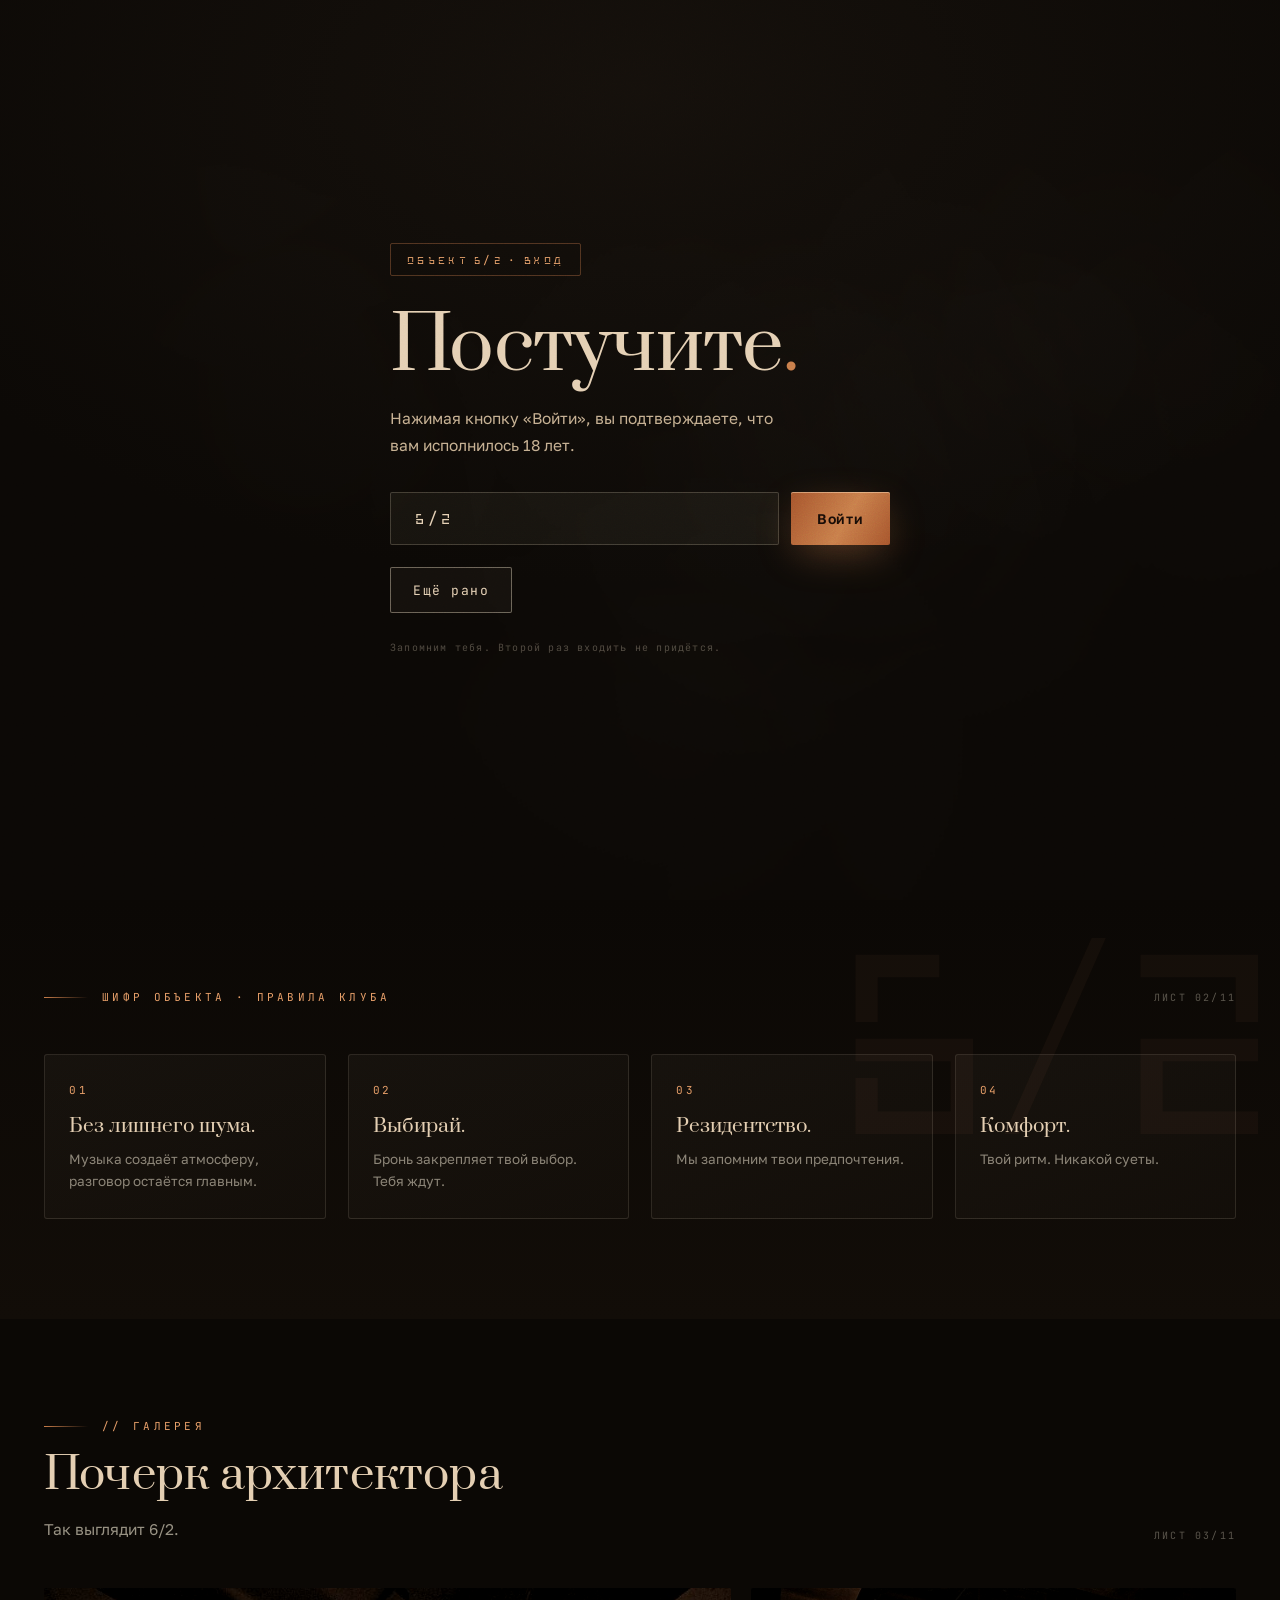
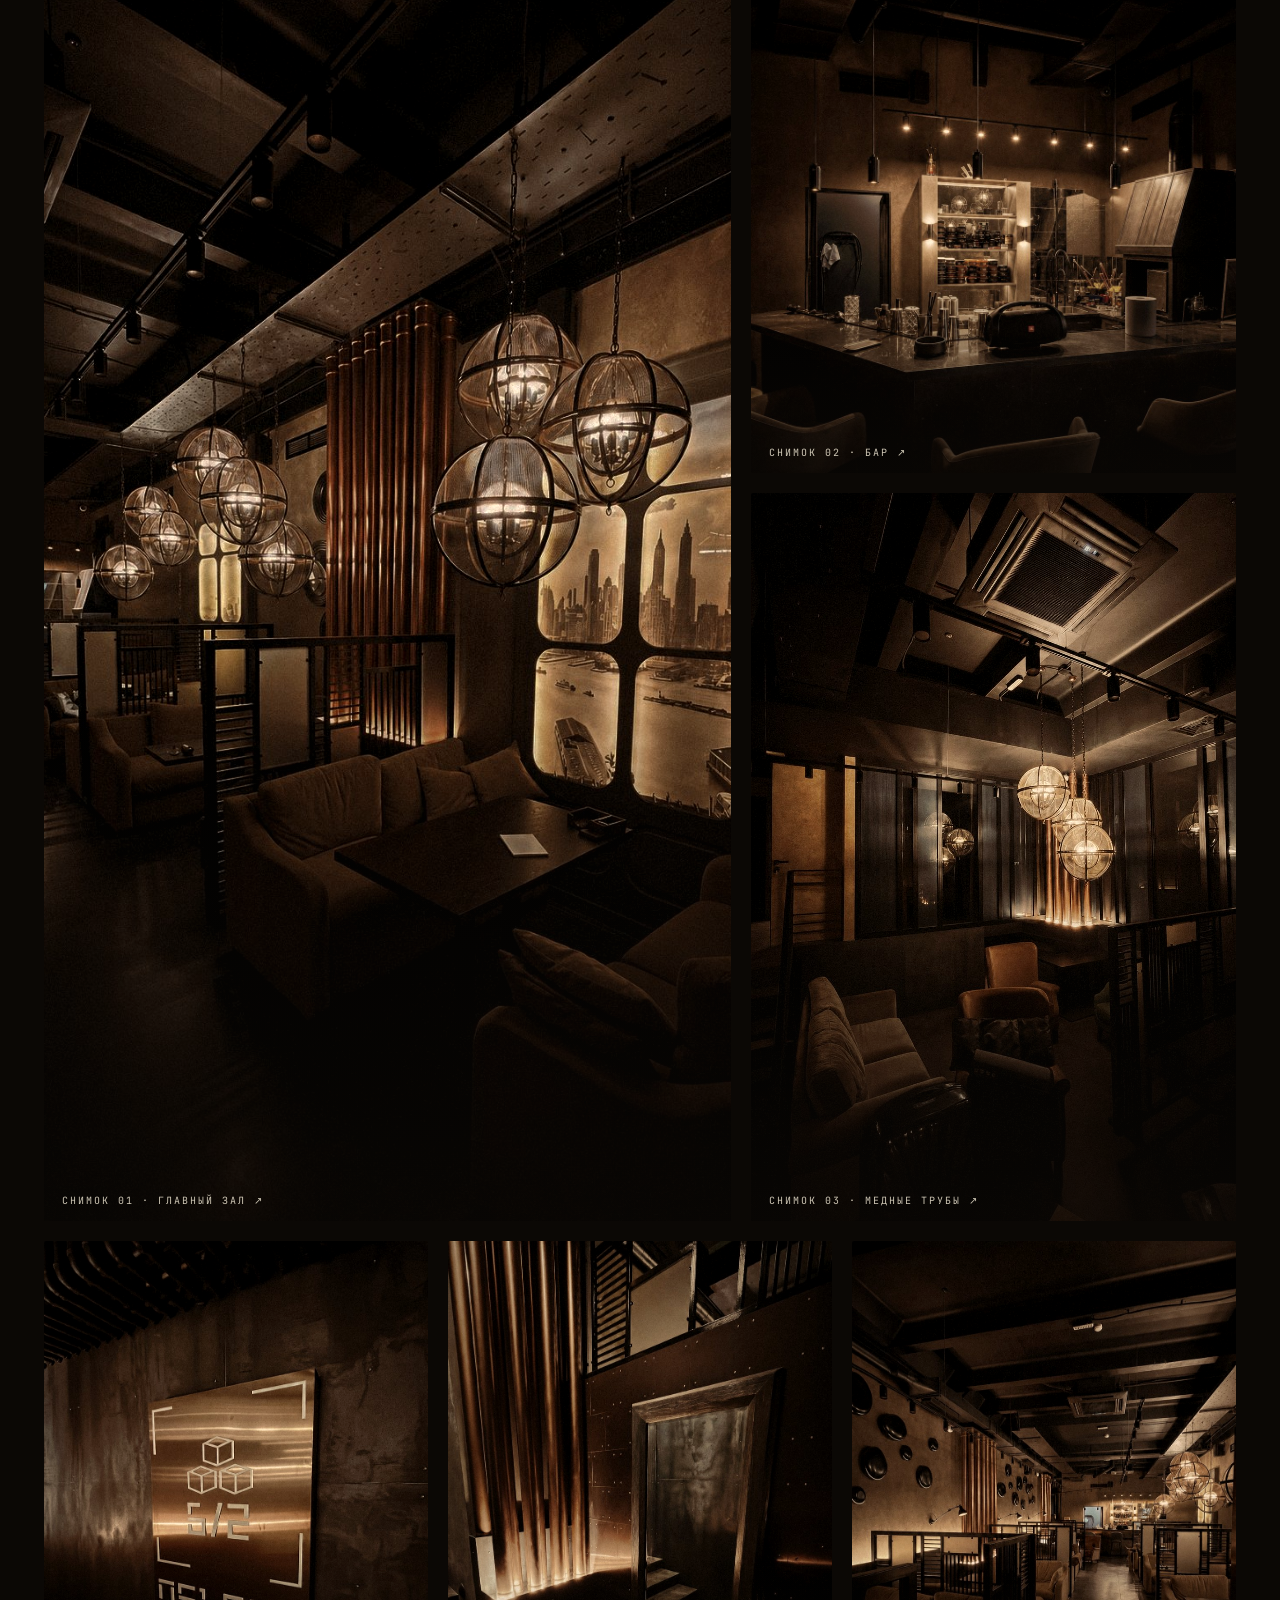
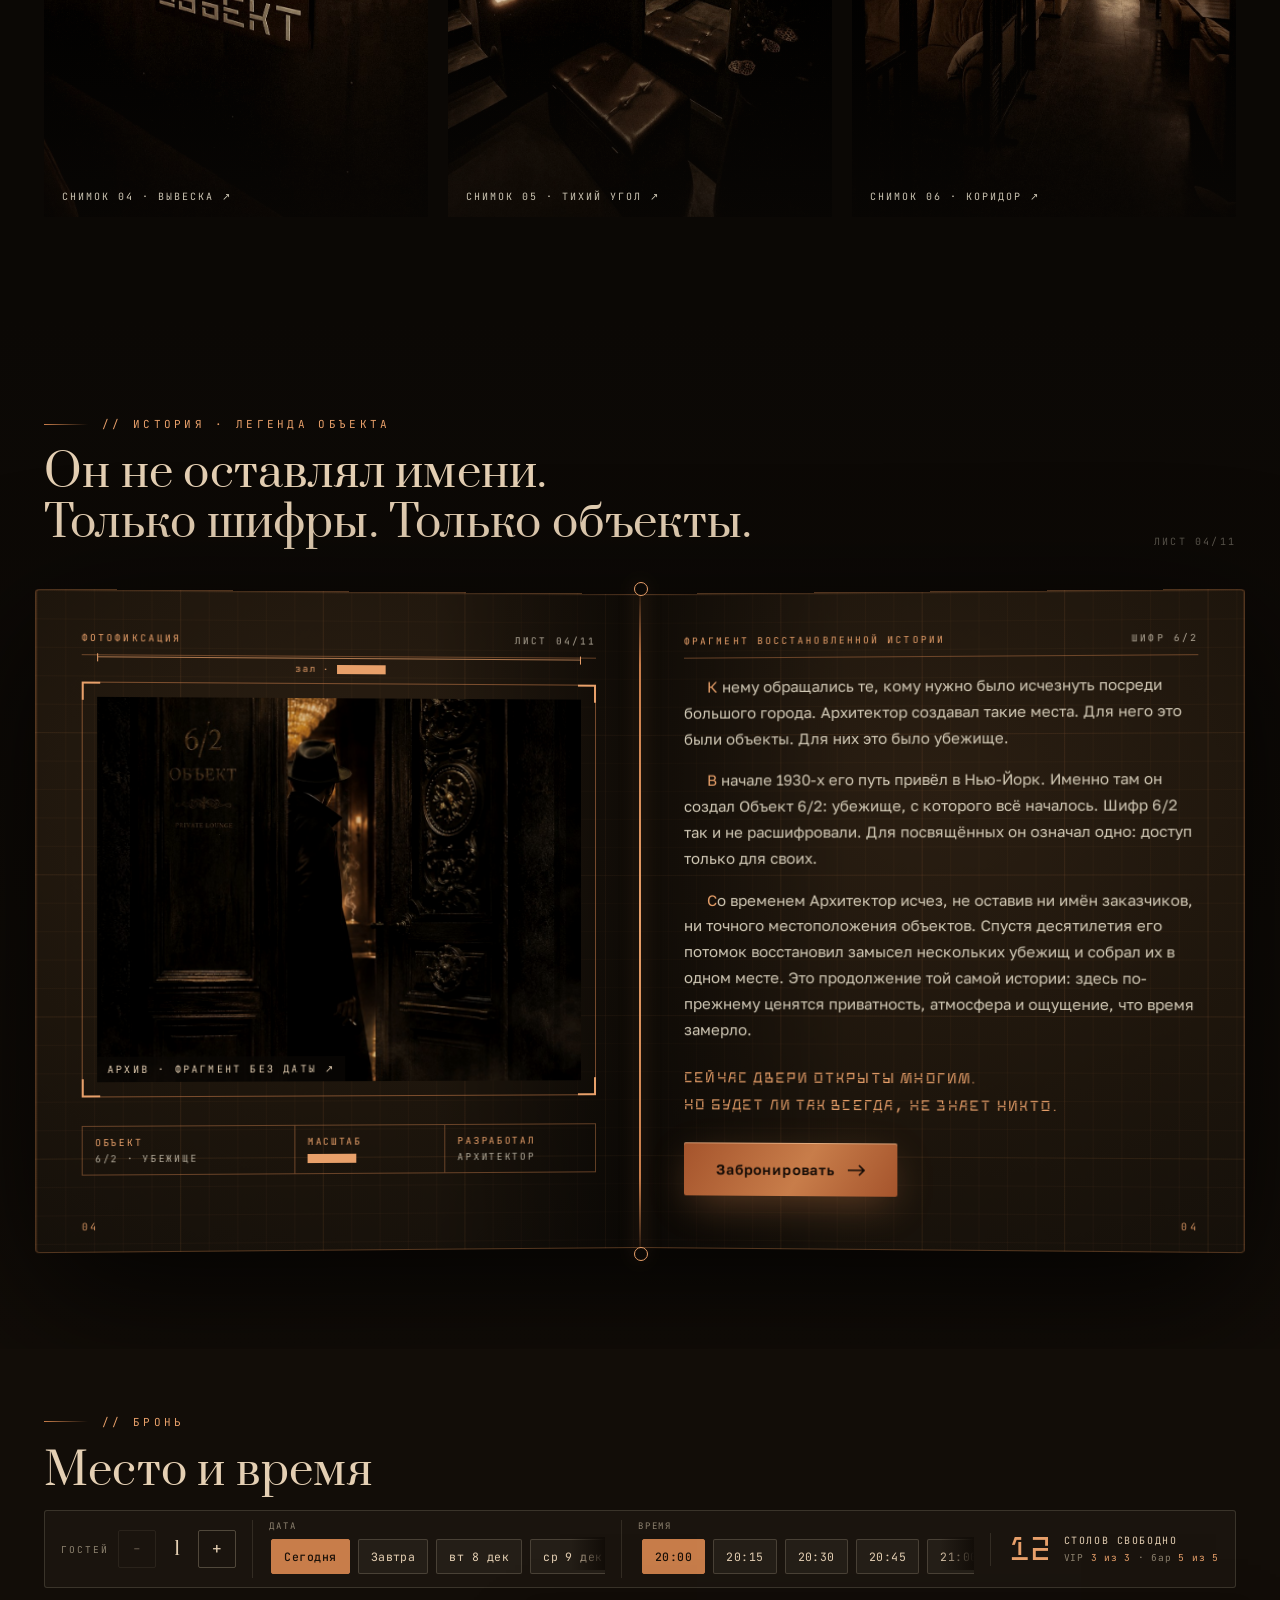
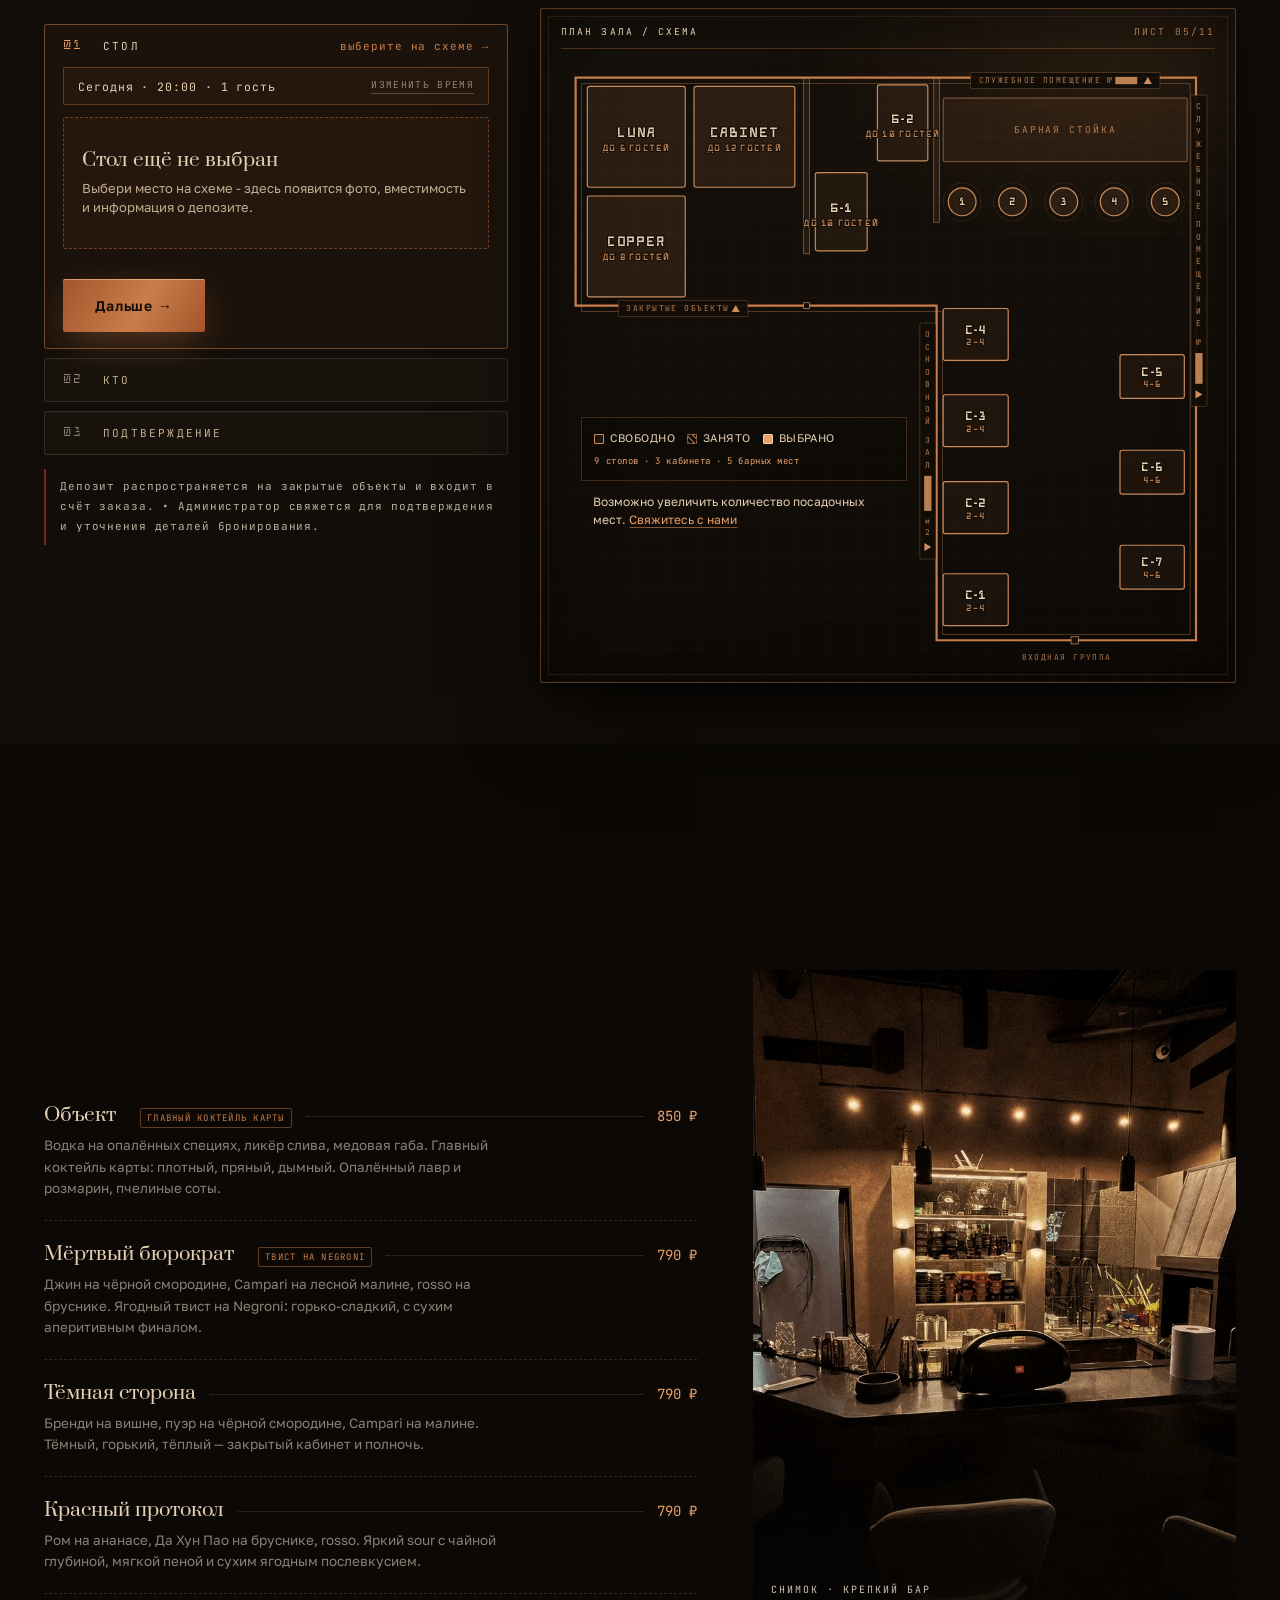
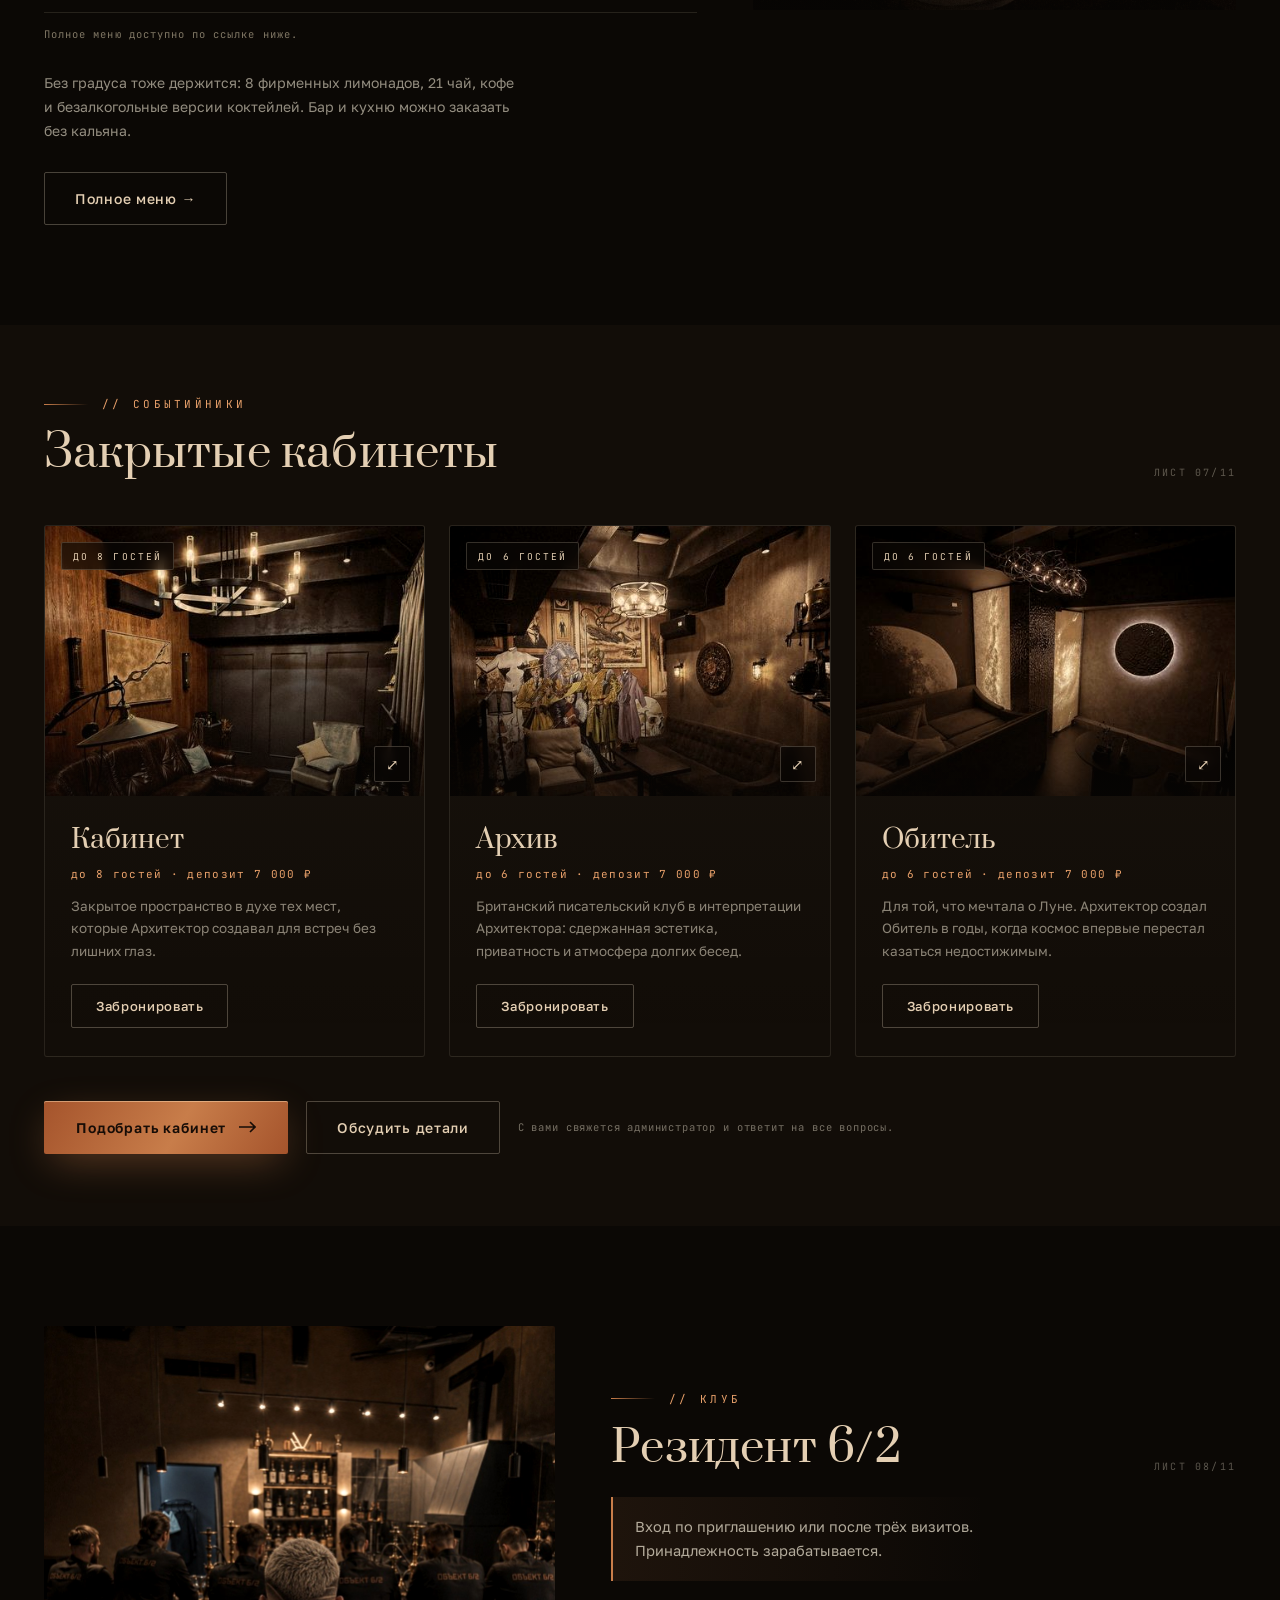
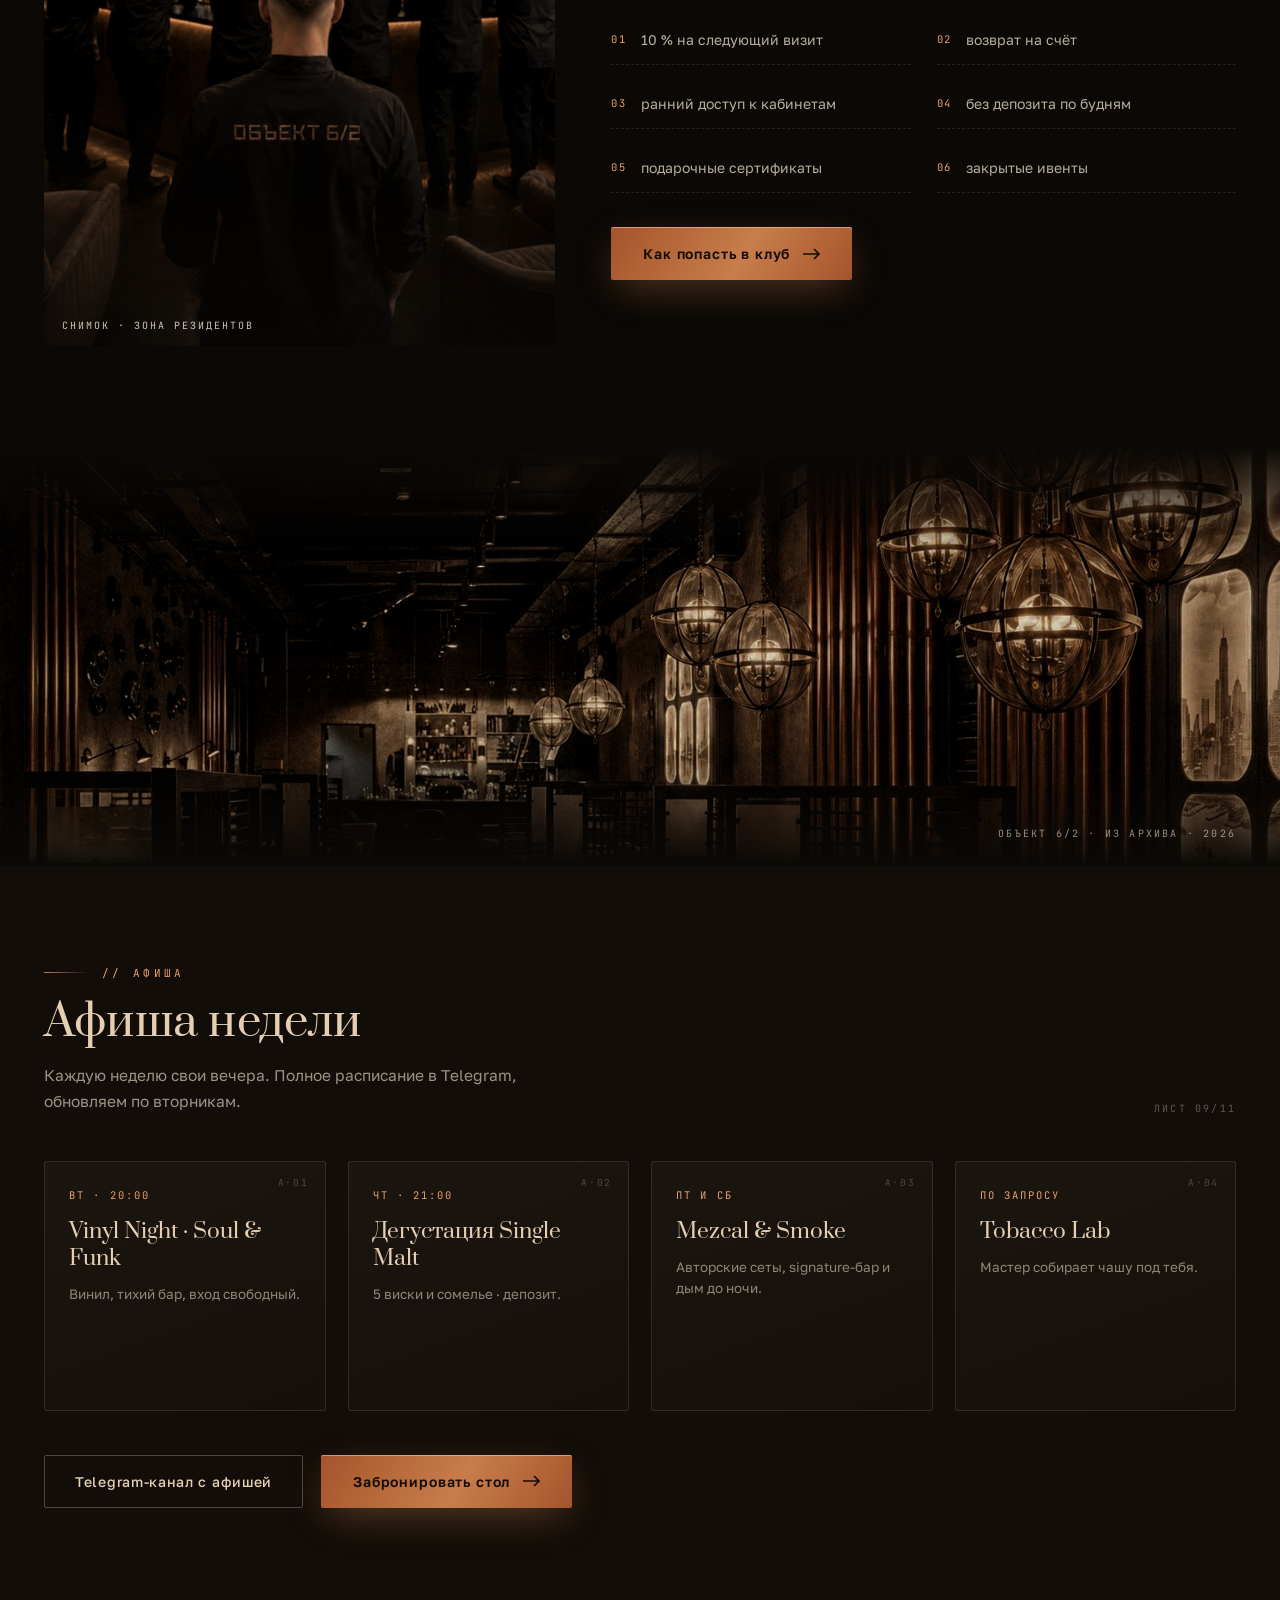
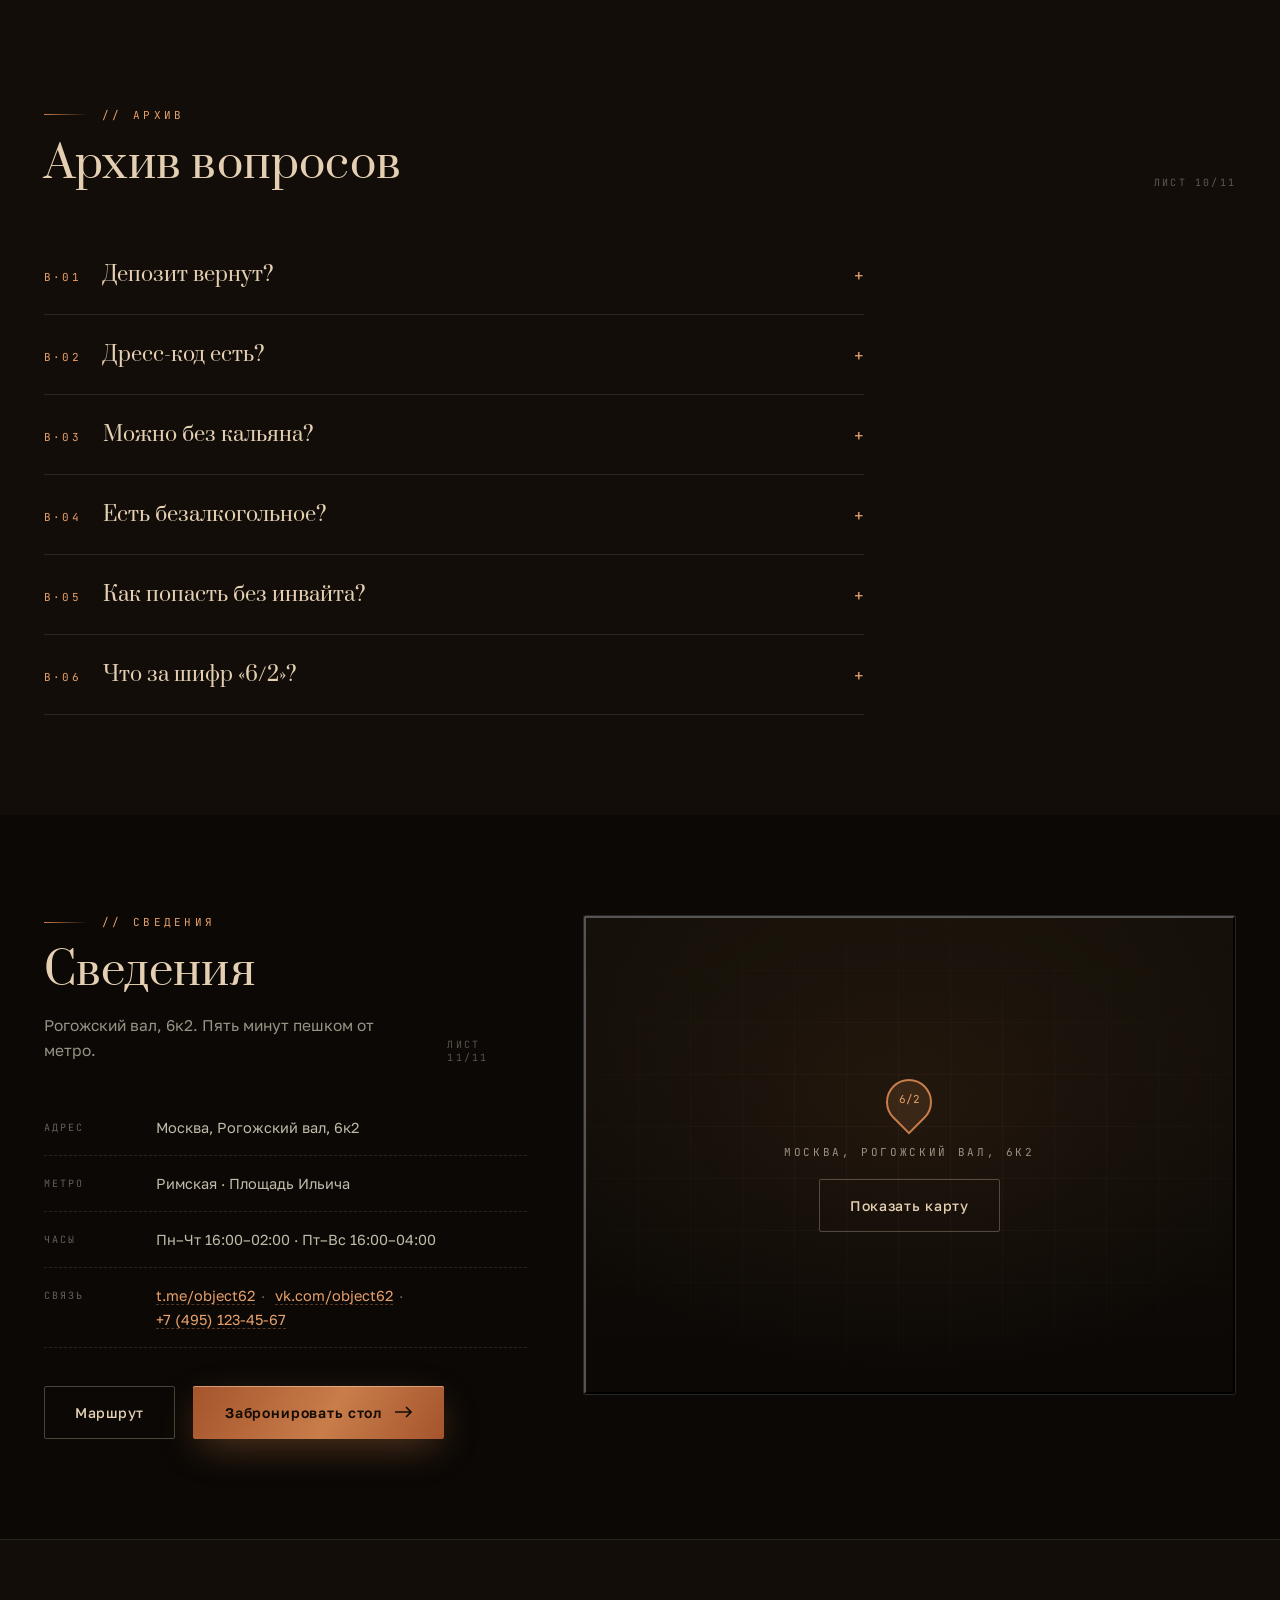
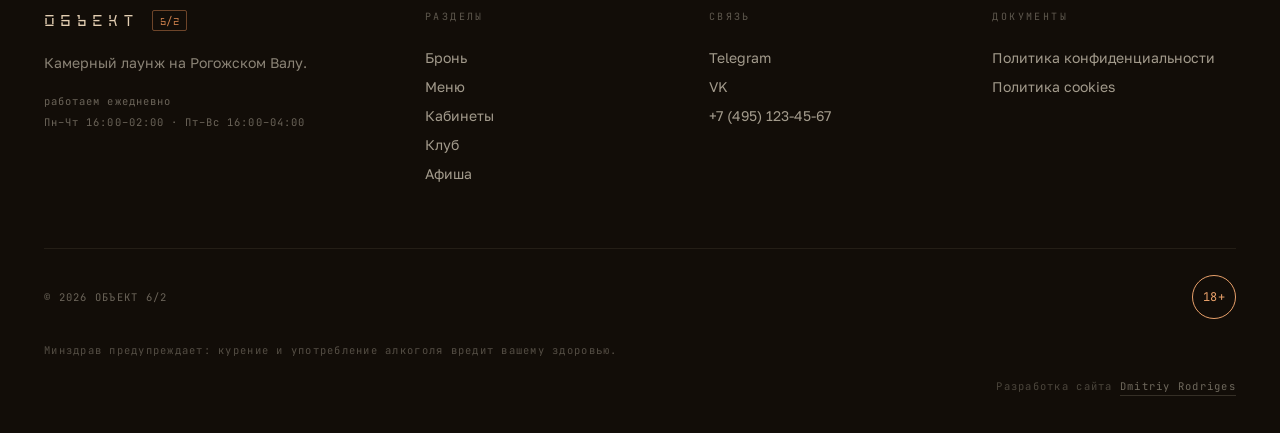
==== commit 7b8620da: "Чистка версионных хвостов в адресах стилей и скриптов" ====
--- a/index.html
+++ b/index.html
@@ -48,9 +48,9 @@
 /*# sourceURL=global-styles-inline-css */
 </style>
 
-<link rel='stylesheet' id='contact-form-7-css' href='wp-content/plugins/contact-form-7/includes/css/styles.css%3Fver=6.1.6.css' media='all' />
-<link rel='stylesheet' id='o62-theme-css' href='wp-content/themes/object62/assets/css/theme.css%3Fver=2.0.0.1792773247.css' media='all' />
-<link rel='stylesheet' id='o62-booking-css' href='wp-content/themes/object62/assets/css/booking.css%3Fver=2.0.0.1792616467.css' media='all' />
+<link rel='stylesheet' id='contact-form-7-css' href='wp-content/plugins/contact-form-7/includes/css/styles.css' media='all' />
+<link rel='stylesheet' id='o62-theme-css' href='wp-content/themes/object62/assets/css/theme.css' media='all' />
+<link rel='stylesheet' id='o62-booking-css' href='wp-content/themes/object62/assets/css/booking.css' media='all' />
 <meta name="generator" content="WordPress 7.1.4" />
 </head>
 <body class="home blog wp-theme-object62 locked">
@@ -973,13 +973,13 @@
 <script type="speculationrules">
 {"prefetch":[{"source":"document","where":{"and":[{"href_matches":"/*"},{"not":{"href_matches":["/wp-*.php","/wp-admin/*","/wp-content/uploads/*","/wp-content/*","/wp-content/plugins/*","/wp-content/themes/object62/*","/*\\?(.+)"]}},{"not":{"selector_matches":"a[rel~=\"nofollow\"]"}},{"not":{"selector_matches":".no-prefetch, .no-prefetch a"}}]},"eagerness":"conservative"}]}
 </script>
-<script id="wp-hooks-js" src="wp-includes/js/dist/hooks.min.js%3Fver=f0f188028580e8dc1255"></script>
-<script id="wp-i18n-js" src="wp-includes/js/dist/i18n.min.js%3Fver=1dfe7db3940c23ea9216"></script>
+<script id="wp-hooks-js" src="wp-includes/js/dist/hooks.min.js"></script>
+<script id="wp-i18n-js" src="wp-includes/js/dist/i18n.min.js"></script>
 <script id="wp-i18n-js-after">
 wp.i18n.setLocaleData( { 'text direction\u0004ltr': [ 'ltr' ] } );
 //# sourceURL=wp-i18n-js-after
 </script>
-<script id="swv-js" src="wp-content/plugins/contact-form-7/includes/swv/js/index.js%3Fver=6.1.6"></script>
+<script id="swv-js" src="wp-content/plugins/contact-form-7/includes/swv/js/index.js"></script>
 <script id="contact-form-7-js-before">
 var wpcf7 = {
     "api": {
@@ -989,15 +989,15 @@
 };
 //# sourceURL=contact-form-7-js-before
 </script>
-<script id="contact-form-7-js" src="wp-content/plugins/contact-form-7/includes/js/index.js%3Fver=6.1.6"></script>
-<script id="gsap-js" src="wp-content/themes/object62/assets/js/vendor/gsap.min.js%3Fver=3.12.5"></script>
+<script id="contact-form-7-js" src="wp-content/plugins/contact-form-7/includes/js/index.js"></script>
+<script id="gsap-js" src="wp-content/themes/object62/assets/js/vendor/gsap.min.js"></script>
 <script id="o62-theme-js-extra">
 var O62_BOOT = {"assets":"https://rodrigesdmitriy-ux.github.io/o62-demo/wp-content/themes/object62/assets","cf7":{"id":6,"url":"https://rodrigesdmitriy-ux.github.io/o62-demo/wp-json/contact-form-7/v1/contact-forms/6/feedback"}};
 //# sourceURL=o62-theme-js-extra
 </script>
-<script id="o62-theme-js" src="wp-content/themes/object62/assets/js/theme.js%3Fver=2.0.0.1792616467"></script>
-<script type="module" src="wp-content/themes/object62/assets/js/booking.js%3Fver=2.0.0.1792619826"></script>
-<script id="o62-cursor-js" src="wp-content/themes/object62/assets/js/cursor.js%3Fver=2.0.0.1791585202"></script>
+<script id="o62-theme-js" src="wp-content/themes/object62/assets/js/theme.js"></script>
+<script type="module" src="wp-content/themes/object62/assets/js/booking.js"></script>
+<script id="o62-cursor-js" src="wp-content/themes/object62/assets/js/cursor.js"></script>
 <script id="wp-emoji-settings" type="application/json">
 {"baseUrl":"https://s.w.org/images/core/emoji/17.0.2/72x72/","ext":".png","svgUrl":"https://s.w.org/images/core/emoji/17.0.2/svg/","svgExt":".svg","source":{"concatemoji":"https://rodrigesdmitriy-ux.github.io/o62-demo/wp-includes/js/wp-emoji-release.min.js"}}
 </script>
--- a/wp-content/plugins/contact-form-7/includes/css/styles.css
+++ b/wp-content/plugins/contact-form-7/includes/css/styles.css
@@ -0,0 +1,177 @@
+.wpcf7 .screen-reader-response {
+	position: absolute;
+	overflow: hidden;
+	clip: rect(1px, 1px, 1px, 1px);
+	clip-path: inset(50%);
+	height: 1px;
+	width: 1px;
+	margin: -1px;
+	padding: 0;
+	border: 0;
+	word-wrap: normal !important;
+	word-break: normal !important;
+}
+
+.wpcf7 .hidden-fields-container {
+	display: none;
+}
+
+.wpcf7 form .wpcf7-response-output {
+	margin: 2em 0.5em 1em;
+	padding: 0.2em 1em;
+	border: 2px solid #00a0d2; /* Blue */
+}
+
+.wpcf7 form.init .wpcf7-response-output,
+.wpcf7 form.resetting .wpcf7-response-output,
+.wpcf7 form.submitting .wpcf7-response-output {
+	display: none;
+}
+
+.wpcf7 form.sent .wpcf7-response-output {
+	border-color: #46b450; /* Green */
+}
+
+.wpcf7 form.failed .wpcf7-response-output,
+.wpcf7 form.aborted .wpcf7-response-output {
+	border-color: #dc3232; /* Red */
+}
+
+.wpcf7 form.spam .wpcf7-response-output {
+	border-color: #f56e28; /* Orange */
+}
+
+.wpcf7 form.invalid .wpcf7-response-output,
+.wpcf7 form.unaccepted .wpcf7-response-output,
+.wpcf7 form.payment-required .wpcf7-response-output {
+	border-color: #ffb900; /* Yellow */
+}
+
+.wpcf7-form-control-wrap {
+	position: relative;
+}
+
+.wpcf7-not-valid-tip {
+	color: #dc3232; /* Red */
+	font-size: 1em;
+	font-weight: normal;
+	display: block;
+}
+
+.use-floating-validation-tip .wpcf7-not-valid-tip {
+	position: relative;
+	top: -2ex;
+	left: 1em;
+	z-index: 100;
+	border: 1px solid #dc3232;
+	background: #fff;
+	padding: .2em .8em;
+	width: 24em;
+}
+
+.wpcf7-list-item {
+	display: inline-block;
+	margin: 0 0 0 1em;
+}
+
+.wpcf7-list-item-label::before,
+.wpcf7-list-item-label::after {
+	content: " ";
+}
+
+.wpcf7-spinner {
+	visibility: hidden;
+	display: inline-block;
+	background-color: #23282d; /* Dark Gray 800 */
+	opacity: 0.75;
+	width: 24px;
+	height: 24px;
+	border: none;
+	border-radius: 100%;
+	padding: 0;
+	margin: 0 24px;
+	position: relative;
+}
+
+form.submitting .wpcf7-spinner {
+	visibility: visible;
+}
+
+.wpcf7-spinner::before {
+	content: '';
+	position: absolute;
+	background-color: #fbfbfc; /* Light Gray 100 */
+	top: 4px;
+	left: 4px;
+	width: 6px;
+	height: 6px;
+	border: none;
+	border-radius: 100%;
+	transform-origin: 8px 8px;
+	animation-name: spin;
+	animation-duration: 1000ms;
+	animation-timing-function: linear;
+	animation-iteration-count: infinite;
+}
+
+@media (prefers-reduced-motion: reduce) {
+	.wpcf7-spinner::before {
+		animation-name: blink;
+		animation-duration: 2000ms;
+	}
+}
+
+@keyframes spin {
+	from {
+		transform: rotate(0deg);
+	}
+
+	to {
+		transform: rotate(360deg);
+	}
+}
+
+@keyframes blink {
+	from {
+		opacity: 0;
+	}
+
+	50% {
+		opacity: 1;
+	}
+
+	to {
+		opacity: 0;
+	}
+}
+
+.wpcf7 [inert] {
+	opacity: 0.5;
+}
+
+.wpcf7 input[type="file"] {
+	cursor: pointer;
+}
+
+.wpcf7 input[type="file"]:disabled {
+	cursor: default;
+}
+
+.wpcf7 .wpcf7-submit:disabled {
+	cursor: not-allowed;
+}
+
+.wpcf7 input[type="url"],
+.wpcf7 input[type="email"],
+.wpcf7 input[type="tel"] {
+	direction: ltr;
+}
+
+.wpcf7-reflection > output {
+	display: list-item;
+	list-style: none;
+}
+
+.wpcf7-reflection > output[hidden] {
+	display: none;
+}
--- a/wp-content/themes/object62/assets/css/theme.css
+++ b/wp-content/themes/object62/assets/css/theme.css
@@ -0,0 +1,1703 @@
+/* Golos Text 400 600 · cyrillic-ext */
+@font-face {
+  font-family: 'Golos Text';
+  font-style: normal;
+  font-weight: 400 600;
+  font-display: swap;
+  src: url('../fonts/golos-text-cyrillic-ext.woff2') format('woff2');
+  unicode-range: U+0460-052F, U+1C80-1C8A, U+20B4, U+2DE0-2DFF, U+A640-A69F, U+FE2E-FE2F;
+}
+
+/* Golos Text 400 600 · cyrillic */
+@font-face {
+  font-family: 'Golos Text';
+  font-style: normal;
+  font-weight: 400 600;
+  font-display: swap;
+  src: url('../fonts/golos-text-cyrillic.woff2') format('woff2');
+  unicode-range: U+0301, U+0400-045F, U+0490-0491, U+04B0-04B1, U+2116;
+}
+
+/* Golos Text 400 600 · latin-ext */
+@font-face {
+  font-family: 'Golos Text';
+  font-style: normal;
+  font-weight: 400 600;
+  font-display: swap;
+  src: url('../fonts/golos-text-latin-ext.woff2') format('woff2');
+  unicode-range: U+0100-02BA, U+02BD-02C5, U+02C7-02CC, U+02CE-02D7, U+02DD-02FF, U+0304, U+0308, U+0329, U+1D00-1DBF, U+1E00-1E9F, U+1EF2-1EFF, U+2020, U+20A0-20AB, U+20AD-20C0, U+2113, U+2C60-2C7F, U+A720-A7FF;
+}
+
+/* Golos Text 400 600 · latin */
+@font-face {
+  font-family: 'Golos Text';
+  font-style: normal;
+  font-weight: 400 600;
+  font-display: swap;
+  src: url('../fonts/golos-text-latin.woff2') format('woff2');
+  unicode-range: U+0000-00FF, U+0131, U+0152-0153, U+02BB-02BC, U+02C6, U+02DA, U+02DC, U+0304, U+0308, U+0329, U+2000-206F, U+20AC, U+2122, U+2191, U+2193, U+2212, U+2215, U+FEFF, U+FFFD;
+}
+
+/* JetBrains Mono 300 500 · cyrillic-ext */
+@font-face {
+  font-family: 'JetBrains Mono';
+  font-style: normal;
+  font-weight: 300 500;
+  font-display: swap;
+  src: url('../fonts/jetbrains-mono-cyrillic-ext.woff2') format('woff2');
+  unicode-range: U+0460-052F, U+1C80-1C8A, U+20B4, U+2DE0-2DFF, U+A640-A69F, U+FE2E-FE2F;
+}
+
+/* JetBrains Mono 300 500 · cyrillic */
+@font-face {
+  font-family: 'JetBrains Mono';
+  font-style: normal;
+  font-weight: 300 500;
+  font-display: swap;
+  src: url('../fonts/jetbrains-mono-cyrillic.woff2') format('woff2');
+  unicode-range: U+0301, U+0400-045F, U+0490-0491, U+04B0-04B1, U+2116;
+}
+
+/* JetBrains Mono 300 500 · greek */
+@font-face {
+  font-family: 'JetBrains Mono';
+  font-style: normal;
+  font-weight: 300 500;
+  font-display: swap;
+  src: url('../fonts/jetbrains-mono-greek.woff2') format('woff2');
+  unicode-range: U+0370-0377, U+037A-037F, U+0384-038A, U+038C, U+038E-03A1, U+03A3-03FF;
+}
+
+/* JetBrains Mono 300 500 · vietnamese */
+@font-face {
+  font-family: 'JetBrains Mono';
+  font-style: normal;
+  font-weight: 300 500;
+  font-display: swap;
+  src: url('../fonts/jetbrains-mono-vietnamese.woff2') format('woff2');
+  unicode-range: U+0102-0103, U+0110-0111, U+0128-0129, U+0168-0169, U+01A0-01A1, U+01AF-01B0, U+0300-0301, U+0303-0304, U+0308-0309, U+0323, U+0329, U+1EA0-1EF9, U+20AB;
+}
+
+/* JetBrains Mono 300 500 · latin-ext */
+@font-face {
+  font-family: 'JetBrains Mono';
+  font-style: normal;
+  font-weight: 300 500;
+  font-display: swap;
+  src: url('../fonts/jetbrains-mono-latin-ext.woff2') format('woff2');
+  unicode-range: U+0100-02BA, U+02BD-02C5, U+02C7-02CC, U+02CE-02D7, U+02DD-02FF, U+0304, U+0308, U+0329, U+1D00-1DBF, U+1E00-1E9F, U+1EF2-1EFF, U+2020, U+20A0-20AB, U+20AD-20C0, U+2113, U+2C60-2C7F, U+A720-A7FF;
+}
+
+/* JetBrains Mono 300 500 · latin */
+@font-face {
+  font-family: 'JetBrains Mono';
+  font-style: normal;
+  font-weight: 300 500;
+  font-display: swap;
+  src: url('../fonts/jetbrains-mono-latin.woff2') format('woff2');
+  unicode-range: U+0000-00FF, U+0131, U+0152-0153, U+02BB-02BC, U+02C6, U+02DA, U+02DC, U+0304, U+0308, U+0329, U+2000-206F, U+20AC, U+2122, U+2191, U+2193, U+2212, U+2215, U+FEFF, U+FFFD;
+}
+
+/* Prata 400 · cyrillic-ext */
+@font-face {
+  font-family: 'Prata';
+  font-style: normal;
+  font-weight: 400;
+  font-display: swap;
+  src: url('../fonts/prata-cyrillic-ext.woff2') format('woff2');
+  unicode-range: U+0460-052F, U+1C80-1C8A, U+20B4, U+2DE0-2DFF, U+A640-A69F, U+FE2E-FE2F;
+}
+
+/* Prata 400 · cyrillic */
+@font-face {
+  font-family: 'Prata';
+  font-style: normal;
+  font-weight: 400;
+  font-display: swap;
+  src: url('../fonts/prata-cyrillic.woff2') format('woff2');
+  unicode-range: U+0301, U+0400-045F, U+0490-0491, U+04B0-04B1, U+2116;
+}
+
+/* Prata 400 · vietnamese */
+@font-face {
+  font-family: 'Prata';
+  font-style: normal;
+  font-weight: 400;
+  font-display: swap;
+  src: url('../fonts/prata-vietnamese.woff2') format('woff2');
+  unicode-range: U+0102-0103, U+0110-0111, U+0128-0129, U+0168-0169, U+01A0-01A1, U+01AF-01B0, U+0300-0301, U+0303-0304, U+0308-0309, U+0323, U+0329, U+1EA0-1EF9, U+20AB;
+}
+
+/* Prata 400 · latin */
+@font-face {
+  font-family: 'Prata';
+  font-style: normal;
+  font-weight: 400;
+  font-display: swap;
+  src: url('../fonts/prata-latin.woff2') format('woff2');
+  unicode-range: U+0000-00FF, U+0131, U+0152-0153, U+02BB-02BC, U+02C6, U+02DA, U+02DC, U+0304, U+0308, U+0329, U+2000-206F, U+20AC, U+2122, U+2191, U+2193, U+2212, U+2215, U+FEFF, U+FFFD;
+}
+  @font-face{
+    font-family:'District';
+    src:url('../fonts/District-Regular.ttf') format('truetype');
+    font-display:swap;
+  }
+  :root{
+    --ink:#0b0805;
+    --ink-2:#120d08;
+    --paper:#e4cfb3;
+    --paper-dim:#c4ae90;
+    --bone:#e4cfb3;
+    --copper:#c87d4a;
+    --copper-hot:#e8a06a;
+    --wax:#8c2f23;
+    --wax-bright:#b23a2a;
+    --mono:'JetBrains Mono',monospace;
+    --serif:'Prata',serif;
+    --sans:'Golos Text',sans-serif;
+  }
+  *{margin:0;padding:0;box-sizing:border-box}
+  html{scroll-behavior:smooth}
+  html{scroll-padding-top:100px}  /* фикс-шапка не перекрывает якоря */
+  /* overflow-x: clip не ломает sticky, hidden как фолбэк */
+  html{overflow-x:hidden;overflow-x:clip}
+  body{
+    background:var(--ink);
+    color:var(--bone);
+    font-family:var(--sans);
+    overflow-x:hidden;overflow-x:clip;
+    max-width:100vw;
+  }
+  body.locked{overflow:hidden}
+  img{display:block;max-width:100%;height:auto}
+  a{color:inherit}
+  section{scroll-margin-top:104px}
+
+  /* ---------- плёнка: зерно ---------- */
+  .grain{position:fixed;inset:0;z-index:80;pointer-events:none;opacity:.32;mix-blend-mode:overlay;
+    background-image:url("data:image/svg+xml,%3Csvg xmlns='http://www.w3.org/2000/svg' width='240' height='240'%3E%3Cfilter id='n'%3E%3CfeTurbulence type='fractalNoise' baseFrequency='0.9' numOctaves='2'/%3E%3C/filter%3E%3Crect width='240' height='240' filter='url(%23n)' opacity='0.55'/%3E%3C/svg%3E");
+    animation:grain 7s steps(10) infinite;
+  }
+  @keyframes grain{
+    0%,100%{transform:translate(0,0)}10%{transform:translate(-3%,2%)}30%{transform:translate(2%,-4%)}
+    50%{transform:translate(-4%,-2%)}70%{transform:translate(3%,3%)}90%{transform:translate(-2%,4%)}
+  }
+  /* пылинки: канвас на весь экран */
+  #dust{position:fixed;inset:0;width:100%;height:100%;z-index:11;pointer-events:none}
+
+  /* ---------- общие атомы ---------- */
+  .wrap{max-width:1280px;margin:0 auto;padding:0 44px}
+  .kicker{
+    display:flex;align-items:center;gap:14px;
+    font-family:var(--mono);font-size:11px;letter-spacing:.3em;text-transform:uppercase;color:var(--copper-hot);
+  }
+  .kicker::before{content:'';width:44px;height:1px;background:linear-gradient(90deg,var(--copper),transparent);flex:none}
+  .sheet-no{font-family:var(--mono);font-size:10px;letter-spacing:.22em;color:rgba(239,230,210,.35)}
+  h2{
+    font-family:var(--serif);font-weight:400;
+    font-size:clamp(32px,3.4vw,50px);line-height:1.14;letter-spacing:.005em;
+    color:var(--bone);text-wrap:balance;margin-top:18px;
+  }
+  .sec-sub{margin-top:16px;max-width:520px;font-size:15.5px;line-height:1.65;color:rgba(239,230,210,.62)}
+  .sec-head{display:flex;align-items:flex-end;justify-content:space-between;gap:30px;margin-bottom:46px}
+
+  .btn{
+    position:relative;display:inline-flex;align-items:center;justify-content:center;gap:13px;
+    background:linear-gradient(120deg,#a5542c,#c87d4a 55%,#a5542c);
+    color:#160c06;text-decoration:none;border:none;cursor:pointer;
+    font-family:var(--sans);font-weight:600;font-size:14px;letter-spacing:.06em;
+    padding:18px 32px;border-radius:2px;
+    box-shadow:0 12px 40px -8px rgba(200,125,74,.45), inset 0 1px 0 rgba(255,220,180,.5);
+    transition:transform .35s cubic-bezier(.2,.9,.3,1.4), box-shadow .35s;
+  }
+  .btn:hover{transform:translateY(-3px);box-shadow:0 20px 52px -8px rgba(200,125,74,.6), inset 0 1px 0 rgba(255,220,180,.5)}
+  .btn svg{transition:transform .35s}
+  .btn:hover svg{transform:translateX(5px)}
+  .btn-ghost{
+    display:inline-flex;align-items:center;justify-content:center;gap:12px;
+    background:transparent;color:var(--bone);text-decoration:none;cursor:pointer;
+    font-family:var(--sans);font-weight:500;font-size:14px;letter-spacing:.05em;
+    padding:17px 30px;border:1px solid rgba(233,220,195,.28);border-radius:2px;
+    transition:border-color .3s, background .3s, transform .3s;
+  }
+  .btn-ghost:hover{border-color:var(--copper);background:rgba(200,125,74,.08);transform:translateY(-2px)}
+  .mono-note{font-family:var(--mono);font-size:10.5px;line-height:1.8;letter-spacing:.08em;color:rgba(239,230,210,.45)}
+  .mono-note em{font-style:normal;color:var(--copper-hot)}
+
+  /* появление блоков */
+  .js .io{opacity:0;transform:translateY(28px);transition:opacity .85s ease, transform .85s ease}
+  .js .io.in{opacity:1;transform:none}
+
+  /* ---------- гейт ---------- */
+  #gate{
+    position:fixed;inset:0;z-index:70;
+    display:flex;align-items:center;justify-content:center;
+    background:
+      radial-gradient(120% 100% at 50% 0%, rgba(30,20,10,.55), transparent 60%),
+      var(--ink);
+    padding:24px;
+    transition:opacity .8s ease, visibility .8s;
+  }
+  #gate.out{opacity:0;visibility:hidden}
+  .g-h1{font-family:var(--serif);font-weight:400;font-size:44px;color:#241a10;margin-bottom:14px}
+  .g-text{font-size:14.5px;line-height:1.65;color:#3d2d1c;max-width:360px}
+  .g-form{display:flex;gap:10px;margin-top:24px}
+  .g-form input{
+    flex:1;min-width:0;background:rgba(255,252,244,.65);
+    border:1px solid rgba(36,26,16,.35);border-radius:2px;
+    font-family:var(--mono);font-size:16px;letter-spacing:.2em;color:#241a10;
+    padding:14px 16px;outline:none;
+  }
+  .g-form input:focus{border-color:var(--wax)}
+  .g-form .btn{padding:14px 26px}
+  .g-alt{display:flex;gap:18px;margin-top:18px}
+  .g-alt button{
+    background:none;border:none;cursor:pointer;
+    font-family:var(--mono);font-size:11px;letter-spacing:.14em;color:#6d5335;
+    border-bottom:1px dashed rgba(109,83,53,.6);padding-bottom:2px;
+  }
+  .g-alt button:hover{color:var(--wax)}
+  .g-note{margin-top:22px;font-family:var(--mono);font-size:10px;letter-spacing:.1em;line-height:1.8;color:#8a6d49}
+  .g-deny{margin-top:14px;font-family:var(--mono);font-size:11px;letter-spacing:.08em;color:var(--copper-hot)}
+
+  /* ---------- навигация ---------- */
+  header.nav{
+    position:fixed;top:0;left:0;right:0;z-index:50;
+    display:flex;align-items:center;justify-content:space-between;gap:20px;
+    padding:20px 44px;
+    transition:background .4s, padding .4s, border-color .4s;
+    border-bottom:1px solid transparent;
+  }
+  header.nav.scrolled{
+    background:rgba(11,8,5,.9);backdrop-filter:blur(12px);-webkit-backdrop-filter:blur(12px);
+    padding:14px 44px;border-bottom-color:rgba(233,220,195,.1);
+  }
+  .logo{display:flex;align-items:baseline;gap:13px;text-decoration:none;color:var(--bone)}
+  .logo b{font-family:'District',var(--serif);font-weight:400;font-size:17px;letter-spacing:.30em;transform:translateY(1px)}
+  .logo span{font-family:'District','JetBrains Mono',monospace;font-size:11px;color:var(--copper);border:1px solid rgba(200,125,74,.5);border-radius:2px;padding:3px 7px 2px}
+  .nav-links{display:flex;gap:28px}
+  .nav-links a{
+    font-family:var(--mono);font-size:11px;letter-spacing:.16em;text-transform:uppercase;
+    color:rgba(239,230,210,.6);text-decoration:none;transition:color .3s;
+  }
+  .nav-links a:hover{color:var(--copper-hot)}
+  .nav-cta{padding:12px 22px;font-size:12.5px;flex:none}
+  @media (max-width:1280px){
+    .nav-links{gap:20px}
+    .nav-links a{font-size:10.5px;letter-spacing:.12em}
+  }
+
+  /* ---------- герой ---------- */
+  .hero{position:relative;min-height:100vh;display:flex;flex-direction:column;justify-content:center;overflow:hidden}
+  .hero-bg{position:absolute;inset:0;z-index:0}
+  .hero-bg img, .hero-bg video{
+    width:100%;height:100%;object-fit:cover;object-position:center 30%;
+    filter:brightness(.5) saturate(1.05) contrast(1.05);
+    transform:scale(1.06);
+  }
+  /* видео-фон поверх img-фолбэка */
+  .hero-bg video{position:absolute;inset:0;opacity:0;transition:opacity .8s ease}
+  .hero-bg video.is-ready{opacity:1}
+  @media (prefers-reduced-motion: reduce){ .hero-bg video{display:none} }
+  .hero-bg::after{
+    content:'';position:absolute;inset:0;
+    background:
+      radial-gradient(170% 120% at 28% 42%, transparent 0%, rgba(11,8,5,.55) 55%, rgba(11,8,5,.94) 100%),
+      linear-gradient(180deg, rgba(11,8,5,.72) 0%, rgba(11,8,5,.2) 30%, rgba(11,8,5,.3) 62%, rgba(11,8,5,.96) 100%);
+  }
+  .hero-grid{
+    position:relative;z-index:10;
+    display:grid;grid-template-columns:minmax(0,1fr);
+    align-items:center;gap:30px;
+    max-width:1280px;margin:0 auto;width:100%;
+    padding:90px 44px 40px;
+  }
+  .hero-left{max-width:680px}
+  .case-line{
+    display:flex;align-items:center;flex-wrap:wrap;gap:12px;
+    font-family:var(--mono);font-size:11px;letter-spacing:.24em;color:var(--copper-hot);
+    margin-bottom:28px;
+  }
+  .case-line::before{content:'';width:44px;height:1px;background:linear-gradient(90deg,var(--copper),transparent)}
+  .case-line .tag{border:1px solid rgba(200,125,74,.35);padding:6px 10px 5px;white-space:nowrap}
+  .case-line .blink{animation:blink 2.4s infinite}
+  @keyframes blink{0%,100%{opacity:1}50%{opacity:.25}}
+
+  h1{
+    font-family:var(--serif);font-weight:400;
+    font-size:clamp(46px,5vw,74px);line-height:1.12;letter-spacing:.005em;
+    color:var(--bone);text-wrap:balance;
+  }
+  h1 .cop{color:var(--copper-hot)}
+  h1 .line{display:block}
+  /* запас снизу строки под выносные элементы букв */
+  h1 .line>span{display:block;padding-bottom:.12em;margin-bottom:-.12em}
+  body.anim h1 .line>span{display:block;transform:translateY(112%);will-change:transform}
+
+  .hero-sub{
+    margin-top:28px;max-width:600px;
+    font-size:15.5px;line-height:1.68;color:rgba(239,230,210,.68);
+  }
+  .cta-row{display:flex;align-items:center;flex-wrap:wrap;gap:18px;margin-top:40px}
+  .offer-line{
+    display:flex;align-items:center;gap:10px;margin-top:22px;
+    font-family:var(--mono);font-size:11px;letter-spacing:.1em;color:rgba(239,230,210,.55);
+  }
+  .offer-line::before{content:'';width:7px;height:7px;border-radius:50%;background:var(--copper-hot);box-shadow:0 0 12px rgba(232,160,106,.8);flex:none}
+
+  /* досье справа */
+  .d-head{
+    display:flex;justify-content:space-between;align-items:baseline;
+    font-family:var(--mono);font-size:9.5px;letter-spacing:.22em;color:#6d5335;
+    border-bottom:1px solid rgba(36,26,16,.25);padding-bottom:10px;margin-bottom:14px;
+  }
+  .d-head b{color:#241a10;font-weight:400}
+  @keyframes leak{0%{left:-90px}18%{left:115%}100%{left:115%}}
+
+  /* факты героя */
+  .facts{
+    position:relative;z-index:10;
+    display:flex;flex-wrap:wrap;
+    max-width:1280px;margin:0 auto;width:100%;
+    padding:10px 44px 46px;
+  }
+  .fact{padding:0 34px;border-left:1px solid rgba(233,220,195,.16)}
+  .fact:first-child{padding-left:0;border-left:none}
+  .fact b{font-family:var(--serif);font-weight:400;font-size:29px;color:var(--bone);display:block;letter-spacing:.01em}
+  .fact b i{font-style:normal;font-size:15px;color:var(--copper-hot)}
+  .fact > span{font-family:var(--mono);font-size:9.5px;letter-spacing:.18em;color:rgba(239,230,210,.42);text-transform:uppercase}
+
+  /* ---------- манифест: правила клуба ---------- */
+  .manifest{position:relative;overflow:hidden;padding:90px 0 100px;background:linear-gradient(180deg,var(--ink) 0%,var(--ink-2) 100%)}
+  .manifest .water{
+    position:absolute;right:0;top:10px;
+    font-family:'District',var(--serif);font-size:280px;line-height:1;color:rgba(200,125,74,.05);
+    pointer-events:none;user-select:none;
+  }
+  .rules{display:grid;grid-template-columns:repeat(auto-fit,minmax(210px,1fr));gap:22px;margin-top:50px}
+  .rule{
+    position:relative;padding:28px 24px 26px;
+    border:1px solid rgba(233,220,195,.12);border-radius:3px;
+    background:linear-gradient(160deg, rgba(233,220,195,.045), rgba(233,220,195,.015));
+    transition:border-color .35s, transform .35s;
+  }
+  .rule:hover{border-color:rgba(200,125,74,.4);transform:translateY(-4px)}
+  .rule i{
+    font-style:normal;font-family:var(--mono);font-size:11px;letter-spacing:.24em;color:var(--copper-hot);
+    display:block;margin-bottom:16px;
+  }
+  .rule b{font-family:var(--serif);font-weight:400;font-size:19px;color:var(--bone);display:block;margin-bottom:10px}
+  .rule p{font-size:13.5px;line-height:1.6;color:rgba(239,230,210,.55)}
+
+  /* ---------- галерея ---------- */
+  .gallery{padding:100px 0}
+  .g-grid{display:grid;grid-template-columns:repeat(12,1fr);gap:20px}
+  .g-item{position:relative;cursor:zoom-in;overflow:hidden;border-radius:2px}
+  .g-item img{
+    width:100%;height:100%;object-fit:cover;
+    filter:sepia(.1) contrast(1.03);
+    transition:transform 1.2s cubic-bezier(.2,.8,.2,1), filter .6s;
+  }
+  .g-item:hover img{transform:scale(1.045);filter:sepia(0) contrast(1.05)}
+  .g-item::after{
+    content:'';position:absolute;inset:0;pointer-events:none;
+    background:linear-gradient(180deg,transparent 55%,rgba(11,8,5,.72));
+  }
+  .g-item .cap{
+    position:absolute;left:18px;bottom:14px;z-index:2;
+    font-family:var(--mono);font-size:10px;letter-spacing:.2em;color:rgba(239,230,210,.85);
+  }
+  .g-item .cap b{color:var(--copper-hot);font-weight:400}
+  .g-1{grid-column:span 7;grid-row:span 2;min-height:640px}
+  .g-2{grid-column:span 5;min-height:310px}
+  .g-3{grid-column:span 5;min-height:310px}
+  .g-4,.g-5,.g-6{grid-column:span 4;min-height:340px}
+
+  /* лайтбокс */
+  /* лайтбокс выше мастера брони и модалок */
+  #lightbox{
+    position:fixed;inset:0;z-index:260;display:none;align-items:center;justify-content:center;
+    background:#070503;padding:40px;
+  }
+  #lightbox.open{display:flex}
+  #lightbox img{max-width:min(1100px,90vw);max-height:82vh;object-fit:contain;box-shadow:0 40px 120px rgba(0,0,0,.8)}
+  #lightbox .lb-cap{
+    position:absolute;bottom:34px;left:50%;transform:translateX(-50%);
+    font-family:var(--mono);font-size:11px;letter-spacing:.22em;color:rgba(239,230,210,.7);white-space:nowrap;
+  }
+  #lightbox .lb-x{
+    position:absolute;top:26px;right:34px;background:none;border:none;cursor:pointer;
+    font-family:var(--mono);font-size:13px;letter-spacing:.2em;color:rgba(239,230,210,.7);
+  }
+  #lightbox .lb-x:hover{color:var(--copper-hot)}
+  .lb-nav{
+    position:absolute;top:50%;transform:translateY(-50%);
+    background:none;border:1px solid rgba(233,220,195,.25);border-radius:2px;cursor:pointer;
+    color:var(--bone);font-family:var(--mono);font-size:16px;padding:14px 18px;
+    transition:border-color .3s;
+  }
+  .lb-nav:hover{border-color:var(--copper)}
+  .lb-prev{left:30px}.lb-next{right:30px}
+  #lightbox .lb-count{position:absolute;top:28px;left:50%;transform:translateX(-50%);
+    font-family:var(--mono);font-size:11px;letter-spacing:.22em;color:rgba(239,230,210,.55)}
+  #lightbox.lb-one .lb-nav,#lightbox.lb-one .lb-count{display:none}
+
+  /* ---------- бронь ---------- */
+  .booking{padding:66px 0 60px;background:var(--ink-2)}
+  /* отступ под фикс-шапку при прокрутке */
+  @media (max-width:1100px){ .booking{scroll-margin-top:96px} }
+  /* колонки одной высоты */
+  /* схема шире мастера */
+  .b-grid{display:grid;grid-template-columns:minmax(0,1fr) minmax(0,1.5fr);gap:32px;align-items:stretch}
+  .b-grid>*{min-width:0}
+  .plan-col{display:flex;flex-direction:column}
+  .trust{
+    margin-top:34px;padding:20px 22px;border-left:2px solid var(--wax);
+    background:linear-gradient(90deg, rgba(140,47,35,.12), transparent 80%);
+    font-size:14px;line-height:1.65;color:rgba(239,230,210,.7);max-width:440px;
+  }
+  .b-cta-row{margin-top:12px;display:flex;flex-direction:column;gap:16px;align-items:flex-start}
+  /* условные обозначения под схемой */
+  /* врезка по центру свободной области */
+  .plan-caption{
+    position:absolute;z-index:3;left:3.1285%;top:68.0825%;width:49.7207%;transform:translateY(-50%);
+    pointer-events:none;
+  }
+  .plan-legend{
+    padding:12px;border:1px solid rgba(200,125,74,.28);background:rgba(11,8,5,.5);
+    display:flex;flex-wrap:wrap;align-items:baseline;gap:8px;
+    font-family:var(--sans);font-size:11px;line-height:1.5;color:var(--bone);
+    pointer-events:none;
+  }
+  .plan-legend p{margin:0}
+  .plan-legend .pl-inv{flex:1 1 100%}
+  .plan-legend .pl-keys{display:flex;flex-wrap:wrap;gap:6px 12px;text-transform:uppercase;letter-spacing:.04em}
+  .plan-legend .pl-keys > span{display:flex;align-items:center;gap:6px;white-space:nowrap}
+  .plan-legend i{width:10px;height:10px;flex:none;border:1px solid rgba(232,160,106,.85);border-radius:1px}
+  .plan-legend .k-free{background:rgba(200,125,74,.1)}
+  .plan-legend .k-busy{
+    border-color:rgba(232,160,106,.45);
+    background:repeating-linear-gradient(45deg,rgba(232,160,106,.55) 0 1.2px,transparent 1.2px 4px);
+  }
+  .plan-legend .k-sel{background:var(--copper-hot);border-color:var(--bone)}
+  .plan-legend .pl-inv{font-family:var(--mono);font-size:9px;letter-spacing:.06em;color:var(--copper-hot)}
+  .plan-seating-note{margin:12px 0 0;padding:0 12px;font-size:12px;line-height:1.5;color:var(--bone)}
+  .plan-seating-note a{color:var(--copper-hot);text-decoration:underline;text-decoration-color:rgba(232,160,106,.5);
+    text-underline-offset:3px;pointer-events:auto}
+  .plan-seating-note a:hover{text-decoration-color:var(--copper-hot)}
+  .plan-seating-note a:focus-visible{outline:2px solid var(--copper-hot);outline-offset:3px}
+  /* карта-план: тёмный чертёжный лист */
+  .plan-card{
+    position:relative;
+    background:
+      radial-gradient(60% 40% at 82% 8%, rgba(200,125,74,.10) 0%, transparent 70%),
+      linear-gradient(rgba(200,125,74,.045) 1px,transparent 1px) 0 0/32px 32px,
+      linear-gradient(90deg,rgba(200,125,74,.045) 1px,transparent 1px) 0 0/32px 32px,
+      linear-gradient(170deg,#15100a 0%,var(--ink-2) 60%,#0d0906 100%);
+    max-width:100%;box-sizing:border-box;overflow:hidden;
+    flex:1 1 auto;display:flex;flex-direction:column;
+    color:var(--bone);border:1px solid rgba(200,125,74,.38);border-radius:2px;
+    padding:16px 20px 16px;
+    box-shadow:0 40px 90px -20px rgba(0,0,0,.85), 0 6px 18px rgba(0,0,0,.5), inset 0 0 70px rgba(0,0,0,.45);
+  }
+  /* внутренняя рамка листа и уголки-метки */
+  .plan-card::before{content:'';position:absolute;inset:7px;border:1px solid rgba(200,125,74,.14);pointer-events:none;z-index:1}
+  .plan-card::after{
+    content:'';position:absolute;inset:0;pointer-events:none;z-index:1;
+    --c:var(--copper);
+    background:
+      linear-gradient(var(--c),var(--c)) 7px 7px/14px 1px no-repeat,  linear-gradient(var(--c),var(--c)) 7px 7px/1px 14px no-repeat,
+      linear-gradient(var(--c),var(--c)) right 7px top 7px/14px 1px no-repeat, linear-gradient(var(--c),var(--c)) right 7px top 7px/1px 14px no-repeat,
+      linear-gradient(var(--c),var(--c)) 7px bottom 7px/14px 1px no-repeat, linear-gradient(var(--c),var(--c)) 7px bottom 7px/1px 14px no-repeat,
+      linear-gradient(var(--c),var(--c)) right 7px bottom 7px/14px 1px no-repeat, linear-gradient(var(--c),var(--c)) right 7px bottom 7px/1px 14px no-repeat;
+    opacity:.8;
+  }
+  .plan-card .d-head{position:relative;z-index:2;flex:none;color:rgba(232,160,106,.72);border-bottom-color:rgba(200,125,74,.3)}
+  .plan-card .d-head b{color:var(--bone)}
+  .plan-scroll{position:relative;z-index:2;flex:1 1 auto;min-height:0;display:flex;flex-direction:column}
+  /* общий контейнер подписей и SVG с пропорциями viewBox */
+  .plan-drawing{position:relative;width:100%;flex:none}
+  .plan-card svg.plan{width:100%;height:auto;display:block;position:relative;z-index:2}
+  .plan .spot .shape{fill:rgba(200,125,74,.07);stroke:rgba(232,160,106,.85);stroke-width:1.6;cursor:pointer;
+    transition:fill .25s, stroke .25s, filter .25s}
+  .plan .spot .ring{fill:none;stroke:rgba(200,125,74,.5);stroke-dasharray:3 5;opacity:.5;pointer-events:none}
+  .plan .spot text{
+    font-family:'District','JetBrains Mono',monospace;font-size:17px;fill:var(--bone);letter-spacing:.1em;
+    pointer-events:none;font-weight:600;
+    paint-order:stroke;stroke:rgba(18,13,8,.9);stroke-width:3px;stroke-linejoin:round;
+  }
+  .plan .spot .cap{font-size:12px;fill:rgba(232,160,106,.8);letter-spacing:.14em}
+  .plan .spot:hover .shape{fill:rgba(200,125,74,.28);stroke:var(--copper-hot);filter:drop-shadow(0 0 6px rgba(232,160,106,.45))}
+  .plan .spot:focus{outline:none}
+  .plan .spot:focus .shape{stroke:var(--bone);stroke-width:2}
+  .plan .spot.busy .shape{fill:url(#hatch);stroke:rgba(232,160,106,.32);cursor:not-allowed;filter:none}
+  .plan .spot.busy text{opacity:.5}
+  .plan .spot.busy:hover .shape{fill:url(#hatch)}
+  .plan .wall{fill:none;stroke:var(--copper);stroke-width:3;stroke-linejoin:miter}
+  .plan .zone{fill:rgba(200,125,74,.05);stroke:rgba(200,125,74,.45);stroke-width:1.2;stroke-dasharray:5 5}
+  .plan .lbl{font-family:'JetBrains Mono',monospace;font-size:13px;fill:rgba(232,160,106,.72);letter-spacing:.2em}
+  .plan .wall-thin{stroke:rgba(200,125,74,.55);stroke-width:1.6;fill:none}
+  /* стены, перегородки, номера и входы */
+  .plan .wall-in{fill:none;stroke:rgba(232,160,106,.42);stroke-width:1}
+  .plan .wall-dbl{fill:rgba(200,125,74,.10);stroke:rgba(200,125,74,.6);stroke-width:1.2}
+  .plan .redact{fill:rgba(232,160,106,.78);stroke:none}
+  .plan .tri{fill:rgba(232,160,106,.88);stroke:none}
+  .plan .door{fill:#1a120a;stroke:rgba(232,160,106,.7);stroke-width:1.2}
+  .plan .zone-cap{font-size:11.5px;opacity:.9}
+  .plan .bar-zone{fill:rgba(200,125,74,.09);stroke:rgba(232,160,106,.6);stroke-dasharray:none}
+  /* размерные линии и проход */
+  .plan .dim line{stroke:rgba(232,160,106,.45);stroke-width:1}
+  .plan .dim text{font-family:'JetBrains Mono',monospace;font-size:11.5px;fill:rgba(232,160,106,.6);letter-spacing:.2em}
+  /* бирки помещений */
+  .plan .tag rect{fill:rgba(18,12,7,.94);stroke:rgba(232,160,106,.32);stroke-width:1}
+  .plan .tag text{font-family:'JetBrains Mono',monospace;font-size:11px;fill:rgba(232,160,106,.74);letter-spacing:.18em}
+  /* номер и дверной проём внутри бирки */
+  .plan .tag rect.redact{fill:rgba(232,160,106,.78);stroke:none}
+  .plan .tag rect.door{fill:#120c07;stroke:rgba(232,160,106,.7);stroke-width:1.2}
+  .plan .aisle{stroke:rgba(232,160,106,.3);stroke-width:1;stroke-dasharray:2 8;pointer-events:none}
+  .plan .spot.cab .shape{fill:rgba(200,125,74,.13)}
+  .plan .spot.cab text{font-size:18px;letter-spacing:.14em}
+  .plan .spot.cab .cap{font-size:12px;letter-spacing:.14em}
+  .plan .spot.big .shape{fill:rgba(200,125,74,.09)}
+  .plan .spot.seat .shape{fill:rgba(200,125,74,.12)}
+  .plan .spot.seat text{font-size:14px}
+  .plan .spot.seat .ring{stroke:rgba(200,125,74,.5);stroke-dasharray:none;opacity:.4}
+  /* selected после типов мест, чтобы перебивать их */
+  .plan .spot.sel .shape{fill:var(--copper-hot);stroke:var(--bone);stroke-width:2.2;filter:drop-shadow(0 0 10px rgba(232,160,106,.6))}
+  .plan .spot.sel text{fill:#241a10;stroke:var(--copper-hot)}
+  .plan .spot.sel .cap{fill:#4b2c1b}
+  .plan .plan-anno text{font-family:'JetBrains Mono',monospace;font-size:11px;fill:rgba(232,160,106,.7);letter-spacing:.18em}
+
+  /* ---------- меню ---------- */
+  .menu-sec{padding:100px 0}
+  .m-grid{display:grid;grid-template-columns:minmax(0,1.15fr) minmax(0,.85fr);gap:56px;align-items:start}
+  .tabs{display:flex;flex-wrap:wrap;gap:10px;margin-top:38px}
+  .tab{
+    background:none;border:1px solid rgba(233,220,195,.2);border-radius:2px;cursor:pointer;
+    font-family:var(--mono);font-size:11px;letter-spacing:.14em;color:rgba(239,230,210,.6);
+    padding:12px 16px;transition:all .3s;
+  }
+  .tab:hover{border-color:rgba(200,125,74,.5);color:var(--bone)}
+  .tab.on{background:var(--copper);border-color:var(--copper);color:var(--ink)}
+  .panel{display:none;margin-top:34px}
+  .panel.on{display:block}
+  .dish{padding:20px 0;border-bottom:1px dashed rgba(233,220,195,.15)}
+  .dish-top{display:flex;align-items:baseline;gap:14px}
+  .dish-top b{font-family:var(--serif);font-weight:400;font-size:19px;color:var(--bone);white-space:nowrap}
+  .dish-top .dots{flex:1;border-bottom:1px dotted rgba(233,220,195,.25);transform:translateY(-4px)}
+  .dish-top .price{font-family:var(--mono);font-size:14px;color:var(--copper-hot);white-space:nowrap}
+  .dish p{margin-top:7px;font-size:13.5px;line-height:1.6;color:rgba(239,230,210,.55);max-width:480px}
+  .dish-badge{font-family:var(--mono);font-size:9px;letter-spacing:.14em;text-transform:uppercase;
+    color:var(--copper);border:1px solid rgba(200,125,74,.45);border-radius:2px;padding:3px 6px;margin-left:10px;white-space:nowrap}
+  .panel-note{font-family:var(--mono);font-size:10.5px;letter-spacing:.1em;color:rgba(205,191,164,.6);
+    margin-top:18px;padding-top:14px;border-top:1px solid rgba(205,191,164,.14)}
+  .m-append{margin-top:30px;font-size:14px;line-height:1.7;color:rgba(239,230,210,.6);max-width:470px}
+  .m-photo{position:relative}
+  .m-photo img{width:100%;height:640px;object-fit:cover;border-radius:2px;filter:sepia(.1) contrast(1.03)}
+  .m-photo::after{content:'';position:absolute;inset:0;border-radius:2px;background:linear-gradient(180deg,transparent 60%,rgba(11,8,5,.6));pointer-events:none}
+  .m-photo .cap{
+    position:absolute;left:18px;bottom:14px;z-index:2;
+    font-family:var(--mono);font-size:10px;letter-spacing:.2em;color:rgba(239,230,210,.85);
+  }
+
+  /* ---------- кабинеты ---------- */
+  .cabinets{padding:72px 0;background:var(--ink-2)}
+  .c-grid{display:grid;grid-template-columns:repeat(3,1fr);gap:24px}
+  .c-card{
+    position:relative;border:1px solid rgba(233,220,195,.1);border-radius:3px;overflow:hidden;
+    background:linear-gradient(180deg, rgba(233,220,195,.03), transparent);
+    transition:border-color .35s, transform .35s;
+    display:flex;flex-direction:column;
+  }
+  .c-card:hover{border-color:rgba(200,125,74,.45);transform:translateY(-5px)}
+  .c-card .ph{position:relative;overflow:hidden}
+  .c-card .ph img{width:100%;height:270px;object-fit:cover;filter:sepia(.1) contrast(1.03);transition:transform 1.1s cubic-bezier(.2,.8,.2,1)}
+  .c-card:hover .ph img{transform:scale(1.05)}
+  .c-card .ph::after{content:'';position:absolute;inset:0;background:linear-gradient(180deg,transparent 55%,rgba(11,8,5,.55))}
+  /* снимок открывает слайдер объекта */
+  .c-card .ph.has-zoom{cursor:zoom-in}
+  .c-card .ph.has-zoom::before{content:'⤢';position:absolute;z-index:3;right:14px;bottom:14px;
+    display:flex;align-items:center;justify-content:center;width:34px;height:34px;border-radius:2px;
+    font-size:15px;line-height:1;color:var(--bone);background:rgba(11,8,5,.6);
+    border:1px solid rgba(233,220,195,.22);backdrop-filter:blur(4px);transition:border-color .25s,color .25s}
+  .c-card .ph.has-zoom:hover::before{border-color:var(--copper-hot);color:var(--copper-hot)}
+  .c-card .ph.has-zoom:focus-visible{outline:2px solid var(--copper-hot);outline-offset:-2px}
+  .c-tag{
+    position:absolute;top:16px;left:16px;z-index:2;
+    font-family:var(--mono);font-size:9.5px;letter-spacing:.22em;color:var(--bone);
+    background:rgba(11,8,5,.65);backdrop-filter:blur(4px);border:1px solid rgba(233,220,195,.2);
+    padding:7px 11px 6px;border-radius:2px;
+  }
+  .c-body{padding:26px 26px 28px;display:flex;flex-direction:column;flex:1}
+  .c-body h3{font-family:var(--serif);font-weight:400;font-size:26px;color:var(--bone)}
+  .c-line{margin-top:10px;font-family:var(--mono);font-size:11px;letter-spacing:.12em;color:var(--copper-hot)}
+  .c-body p{margin-top:14px;font-size:13.5px;line-height:1.65;color:rgba(239,230,210,.55);flex:1}
+  .c-body .btn-ghost{margin-top:22px;align-self:flex-start;padding:13px 24px;font-size:13px}
+  .c-cta{display:flex;flex-wrap:wrap;align-items:center;gap:18px;margin-top:44px}
+
+  /* ---------- клуб ---------- */
+  .club{padding:100px 0}
+  .k-grid{display:grid;grid-template-columns:minmax(0,.9fr) minmax(0,1.1fr);gap:56px;align-items:center}
+  .k-photo{position:relative}
+  .k-photo img{width:100%;height:620px;object-fit:cover;border-radius:2px;filter:sepia(.12) contrast(1.03)}
+  .k-photo::after{content:'';position:absolute;inset:0;border-radius:2px;background:linear-gradient(180deg,transparent 55%,rgba(11,8,5,.65));pointer-events:none}
+  .k-photo .cap{position:absolute;left:18px;bottom:14px;z-index:2;font-family:var(--mono);font-size:10px;letter-spacing:.2em;color:rgba(239,230,210,.85)}
+  .k-cond{
+    margin-top:24px;padding:18px 22px;border-left:2px solid var(--copper);
+    background:linear-gradient(90deg, rgba(200,125,74,.1), transparent 80%);
+    font-size:14.5px;line-height:1.65;color:rgba(239,230,210,.72);max-width:470px;
+  }
+  .privs{display:grid;grid-template-columns:1fr 1fr;gap:14px 26px;margin-top:34px}
+  .priv{display:flex;gap:14px;align-items:flex-start;padding:14px 0;border-bottom:1px dashed rgba(233,220,195,.12)}
+  .priv i{font-style:normal;font-family:var(--mono);font-size:10.5px;color:var(--copper-hot);letter-spacing:.18em;padding-top:3px}
+  .priv span{font-size:14px;line-height:1.5;color:rgba(239,230,210,.75)}
+
+  /* ---------- фотополоса ---------- */
+  .strip{position:relative;height:420px;overflow:hidden}
+  .strip img{width:100%;height:130%;object-fit:cover;object-position:center 36%;filter:sepia(.10) brightness(.82) contrast(1.04)}
+  .strip::after{content:'';position:absolute;inset:0;background:linear-gradient(180deg,var(--ink) 0%,transparent 25%,transparent 75%,var(--ink) 100%)}
+  .strip .cap{
+    position:absolute;right:44px;bottom:26px;z-index:2;
+    font-family:var(--mono);font-size:10px;letter-spacing:.22em;color:rgba(239,230,210,.6);
+  }
+
+  /* ---------- афиша ---------- */
+  .afisha{padding:100px 0;background:var(--ink-2)}
+  .a-grid{display:grid;grid-template-columns:repeat(4,1fr);gap:22px}
+  .a-card{
+    position:relative;padding:26px 24px 24px;min-height:250px;
+    border:1px solid rgba(233,220,195,.12);border-radius:3px;
+    background:linear-gradient(160deg, rgba(233,220,195,.045), rgba(233,220,195,.015));
+    display:flex;flex-direction:column;
+    transition:border-color .35s, transform .35s;
+  }
+  .a-card:hover{border-color:rgba(200,125,74,.45);transform:translateY(-4px)}
+  .a-when{font-family:var(--mono);font-size:10.5px;letter-spacing:.2em;color:var(--copper-hot);text-transform:uppercase}
+  .a-card b{font-family:var(--serif);font-weight:400;font-size:21px;line-height:1.3;color:var(--bone);display:block;margin-top:16px}
+  .a-card p{margin-top:12px;font-size:13.5px;line-height:1.6;color:rgba(239,230,210,.55);flex:1}
+  .a-card .corner{position:absolute;top:14px;right:16px;font-family:var(--mono);font-size:9.5px;letter-spacing:.18em;color:rgba(239,230,210,.25)}
+  .a-cta{display:flex;flex-wrap:wrap;gap:18px;margin-top:44px}
+
+  /* ---------- отзывы ---------- */
+  .reviews{padding:100px 0}
+  .r-stats{display:flex;flex-wrap:wrap;margin-bottom:52px}
+  .r-grid{display:grid;grid-template-columns:repeat(3,1fr);gap:26px}
+  .r-card{
+    position:relative;
+    background:
+      linear-gradient(155deg, rgba(242,231,207,.56) 0%, rgba(216,200,168,.64) 100%),
+      url("../paper.jpg") var(--paper-pos,50% 50%)/cover,
+      #e9dcc3;
+    color:#241a10;border-radius:3px;
+    padding:28px 28px 24px;
+    box-shadow:0 26px 60px -18px rgba(0,0,0,.7), 0 5px 14px rgba(0,0,0,.4), inset 0 0 50px rgba(120,90,50,.15);
+  }
+  .r-card:nth-child(1){--paper-pos:10% 18%;transform:rotate(-1.1deg)}
+  .r-card:nth-child(2){--paper-pos:90% 26%;transform:rotate(.8deg) translateY(14px)}
+  .r-card:nth-child(3){--paper-pos:38% 88%;transform:rotate(-.6deg)}
+  .r-stars{color:var(--wax);font-size:15px;letter-spacing:.28em}
+  .r-card blockquote{margin-top:16px;font-size:15px;line-height:1.65;color:#3d2d1c}
+  .r-who{
+    margin-top:20px;padding-top:14px;border-top:1px dashed rgba(61,45,28,.3);
+    display:flex;justify-content:space-between;
+    font-family:var(--mono);font-size:10.5px;letter-spacing:.16em;color:#7a5f3f;
+  }
+  .r-cta{display:flex;flex-wrap:wrap;gap:18px;margin-top:56px}
+
+  /* ---------- FAQ ---------- */
+  .faq{padding:100px 0;background:var(--ink-2)}
+  .faq-list{max-width:820px}
+  .q{border-bottom:1px solid rgba(233,220,195,.12)}
+  .q-btn{
+    width:100%;display:flex;align-items:baseline;gap:22px;text-align:left;
+    background:none;border:none;cursor:pointer;color:var(--bone);
+    padding:26px 0;
+  }
+  .q-btn i{font-style:normal;font-family:var(--mono);font-size:11px;letter-spacing:.2em;color:var(--copper-hot);flex:none}
+  .q-btn b{font-family:var(--serif);font-weight:400;font-size:20px;flex:1}
+  .q-btn .pm{font-family:var(--mono);font-size:16px;color:var(--copper-hot);transition:transform .35s}
+  .q.open .pm{transform:rotate(45deg)}
+  .q-a{max-height:0;overflow:hidden;transition:max-height .5s ease}
+  .q-a p{padding:0 0 26px 47px;font-size:14.5px;line-height:1.7;color:rgba(239,230,210,.62);max-width:640px}
+
+  /* ---------- контакты ---------- */
+  .contacts{padding:100px 0}
+  .ct-grid{display:grid;grid-template-columns:minmax(0,.85fr) minmax(0,1.15fr);gap:56px;align-items:start}
+  .ct-rows{margin-top:36px}
+  .ct-row{
+    display:flex;gap:24px;padding:16px 0;border-bottom:1px dashed rgba(233,220,195,.13);
+    font-size:14.5px;line-height:1.6;
+  }
+  .ct-row span{font-family:var(--mono);font-size:10px;letter-spacing:.2em;text-transform:uppercase;color:rgba(239,230,210,.4);width:88px;flex:none;padding-top:4px}
+  .ct-row div{color:rgba(239,230,210,.8)}
+  .ct-sep{font-style:normal;color:rgba(239,230,210,.4);padding:0 6px}
+  .ct-row a{color:var(--copper-hot);text-decoration:none;border-bottom:1px dashed rgba(200,125,74,.4);white-space:nowrap}
+  .ct-row a:hover{border-bottom-style:solid}
+  .ct-cta{display:flex;flex-wrap:wrap;gap:18px;margin-top:38px}
+  /* карта click-to-load */
+  .map-shell{position:relative;height:480px;border-radius:3px;overflow:hidden;border:1px solid rgba(233,220,195,.12)}
+  .map-facade{
+    position:absolute;inset:0;z-index:2;
+    display:flex;flex-direction:column;align-items:center;justify-content:center;gap:20px;
+    background:
+      radial-gradient(90% 80% at 50% 40%, rgba(200,125,74,.09), transparent 70%),
+      linear-gradient(180deg,#151009,#0b0805);
+    cursor:pointer;
+  }
+  .map-facade::before{
+    content:'';position:absolute;inset:0;opacity:.16;
+    background-image:
+      linear-gradient(rgba(233,220,195,.25) 1px, transparent 1px),
+      linear-gradient(90deg, rgba(233,220,195,.25) 1px, transparent 1px);
+    background-size:52px 52px;
+    mask-image:radial-gradient(80% 70% at 50% 45%, #000, transparent);
+    -webkit-mask-image:radial-gradient(80% 70% at 50% 45%, #000, transparent);
+  }
+  .map-pin{position:relative;width:46px;height:46px}
+  .map-pin::before{
+    content:'';position:absolute;inset:0;border:2px solid var(--copper);border-radius:50% 50% 50% 0;
+    transform:rotate(-45deg);background:rgba(200,125,74,.15);
+  }
+  .map-pin::after{content:'6/2';position:absolute;inset:0;display:flex;align-items:center;justify-content:center;font-family:var(--mono);font-size:11px;color:var(--copper-hot);padding-bottom:6px}
+  .map-facade .adr{font-family:var(--mono);font-size:11px;letter-spacing:.24em;color:rgba(239,230,210,.6);text-transform:uppercase}
+  .map-facade .btn-ghost{pointer-events:none}
+  .map-shell{background:#0f0d0b}
+  .map-shell iframe{position:absolute;inset:0;width:100%;height:100%;border:0;filter:invert(.92) hue-rotate(180deg) brightness(.82) contrast(.95) sepia(.28) saturate(.75)}
+
+  /* ---------- футер ---------- */
+  footer{border-top:1px solid rgba(233,220,195,.1);padding:70px 0 40px;background:var(--ink-2)}
+  .f-grid{display:grid;grid-template-columns:1.4fr 1fr 1fr 1fr;gap:40px}
+  .f-tag{margin-top:20px;font-size:14px;line-height:1.7;color:rgba(239,230,210,.55);max-width:280px}
+  .f-mode{margin-top:16px;font-family:var(--mono);font-size:10.5px;line-height:2;letter-spacing:.1em;color:rgba(239,230,210,.4)}
+  .f-col h4{font-family:var(--mono);font-size:10px;letter-spacing:.24em;text-transform:uppercase;color:rgba(239,230,210,.35);font-weight:400;margin-bottom:20px}
+  .f-col a{display:block;font-size:14px;color:rgba(239,230,210,.65);text-decoration:none;padding:6px 0;transition:color .3s}
+  .f-col a:hover{color:var(--copper-hot)}
+  .f-bottom{
+    margin-top:60px;padding-top:26px;border-top:1px solid rgba(233,220,195,.08);
+    display:flex;flex-wrap:wrap;align-items:center;justify-content:space-between;gap:18px;
+    font-family:var(--mono);font-size:10.5px;letter-spacing:.12em;color:rgba(239,230,210,.4);
+  }
+  .age{
+    display:inline-flex;align-items:center;justify-content:center;
+    width:44px;height:44px;border:1.6px solid var(--copper-hot);border-radius:50%;
+    color:var(--copper-hot);font-family:var(--mono);font-size:12px;letter-spacing:.05em;flex:none;
+  }
+  .f-warn{width:100%;margin-top:6px;color:rgba(239,230,210,.3)}
+  .f-dev{width:100%;margin-top:4px;text-align:right;color:rgba(239,230,210,.26)}
+  .f-dev a{color:rgba(239,230,210,.42);text-decoration:none;border-bottom:1px solid rgba(233,220,195,.16);padding-bottom:2px;transition:color .3s,border-color .3s}
+  .f-dev a:hover{color:var(--copper-hot);border-color:var(--copper-hot)}
+
+  /* ---------- адаптив ---------- */
+  /* ===== мобильное меню ===== */
+  .burger{display:none;position:relative;width:44px;height:44px;flex:none;
+    background:none;border:1px solid rgba(205,191,164,.28);border-radius:3px;cursor:pointer;
+    padding:0;transition:border-color .2s}
+  .burger:hover{border-color:var(--copper)}
+  .burger span{position:absolute;left:12px;right:12px;height:1.5px;background:var(--paper);
+    transition:transform .3s ease, opacity .2s ease}
+  .burger span:nth-child(1){top:15px}
+  .burger span:nth-child(2){top:21px}
+  .burger span:nth-child(3){top:27px}
+  body.mnav-open .burger span:nth-child(1){transform:translateY(6px) rotate(45deg)}
+  body.mnav-open .burger span:nth-child(2){opacity:0}
+  body.mnav-open .burger span:nth-child(3){transform:translateY(-6px) rotate(-45deg)}
+
+  /* открытое меню: непрозрачная шапка */
+  body.mnav-open header.nav{
+    background:rgba(11,8,5,.96);backdrop-filter:blur(12px);-webkit-backdrop-filter:blur(12px);
+    border-bottom-color:rgba(233,220,195,.1);
+  }
+  .mnav{position:fixed;inset:0;z-index:45;display:flex;flex-direction:column;
+    background:linear-gradient(175deg,#12100c 0%,var(--ink) 60%);
+    padding:86px 24px 28px;overflow-y:auto;
+    opacity:0;transform:translateY(-8px);transition:opacity .28s ease, transform .28s ease}
+  .mnav[hidden]{display:none}
+  .mnav.show{opacity:1;transform:none}
+  .mnav-head{display:flex;align-items:center;justify-content:space-between;
+    padding-bottom:14px;border-bottom:1px solid rgba(205,191,164,.16)}
+  .mnav-case{font-family:'District','JetBrains Mono',monospace;font-size:11px;
+    letter-spacing:.2em;color:var(--copper)}
+  .mnav-x{background:none;border:none;color:var(--paper-dim);font-size:30px;line-height:1;
+    padding:0 4px;cursor:pointer}
+  .mnav-x:hover{color:var(--copper-hot)}
+  .mnav-links{display:flex;flex-direction:column;margin-top:8px}
+  .mnav-links a{display:flex;align-items:baseline;gap:14px;flex-wrap:wrap;
+    padding:17px 2px;text-decoration:none;color:var(--bone);
+    font-family:var(--serif);font-size:23px;font-weight:500;
+    border-bottom:1px dashed rgba(205,191,164,.14);transition:color .2s}
+  .mnav-links a:active,.mnav-links a:hover{color:var(--copper-hot)}
+  .mnav-links i{font-family:'District','JetBrains Mono',monospace;font-style:normal;
+    font-size:12px;letter-spacing:.14em;color:rgba(200,125,74,.75);min-width:26px}
+  .mnav-links em{font-family:var(--mono);font-style:normal;font-size:10px;letter-spacing:.1em;
+    text-transform:uppercase;color:rgba(205,191,164,.45);width:100%;padding-left:40px;margin-top:-2px}
+  .mnav-foot{margin-top:auto;padding-top:26px;display:flex;flex-direction:column;gap:14px;align-items:flex-start}
+  .mnav-cta{width:100%;justify-content:center;text-align:center}
+  .mnav-tel{font-family:'District','JetBrains Mono',monospace;font-size:17px;letter-spacing:.1em;
+    color:var(--bone);text-decoration:none}
+  .mnav-note{font-family:var(--mono);font-size:10px;letter-spacing:.08em;line-height:1.8;
+    color:rgba(205,191,164,.45)}
+  body.mnav-open{overflow:hidden}
+
+
+
+  /* ===== дым ===== */
+  /* задний слой дыма: первый экран */
+  #smokeBack{position:absolute;inset:0;width:100%;height:100%;
+    pointer-events:none;z-index:2;opacity:.62}
+  /* передний слой дыма: поверх секций, под шапкой */
+  #smokeFront{position:fixed;inset:0;width:100%;height:100%;
+    pointer-events:none;z-index:42;opacity:.40}
+  /* HiDPI: усиление яркости слоёв */
+  @media (min-resolution:1.5dppx){
+    #smokeBack{opacity:.82}
+    #smokeFront{opacity:.56}
+    #dust{opacity:1;filter:saturate(1.08) brightness(1.22)}
+    #gateSmoke{opacity:.58}
+  }
+  @media (prefers-reduced-motion: reduce){
+    #smokeBack,#smokeFront{display:none}
+  }
+  /* ===== гейт ===== */
+  #gate{
+    position:fixed;inset:0;z-index:80;
+    display:flex;align-items:center;justify-content:center;
+    background:radial-gradient(120% 100% at 50% 10%, rgba(28,22,16,.55), transparent 55%), var(--ink);
+    padding:24px;
+    transition:opacity .8s ease, visibility .8s;
+  }
+  #gate.out{opacity:0;visibility:hidden}
+  #gateSmoke{position:absolute;inset:0;width:100%;height:100%;pointer-events:none;opacity:.4}
+  .gate-in{position:relative;z-index:2;width:min(500px,100%);text-align:left}
+  .g-badge{
+    display:inline-flex;align-items:center;gap:12px;
+    font-family:'District',var(--mono);font-size:11px;letter-spacing:.3em;color:var(--copper-hot);
+    border:1px solid rgba(200,125,74,.35);border-radius:2px;padding:9px 16px 8px;
+    margin-bottom:34px;text-transform:uppercase;
+  }
+  .g-h1{
+    font-family:var(--serif);font-weight:400;font-size:clamp(46px,7vw,74px);line-height:1.02;
+    letter-spacing:-.01em;color:var(--bone);margin:0;
+  }
+  .g-h1 b{font-weight:400;color:var(--copper)}
+  .g-text{margin-top:20px;font-weight:300;font-size:15.5px;line-height:1.7;
+    color:var(--paper-dim);max-width:410px}
+  .g-form{display:flex;gap:12px;margin-top:34px}
+  .g-form input{
+    flex:1;min-width:0;background:rgba(233,220,195,.05);
+    border:1px solid rgba(233,220,195,.2);border-radius:2px;
+    font-family:'District',var(--mono);font-size:16px;letter-spacing:.22em;color:var(--bone);
+    padding:16px 24px;outline:none;transition:border-color .3s;
+  }
+  .g-form input:focus{border-color:var(--copper)}
+  .g-form .btn{border-radius:2px}
+  .g-alt{display:flex;gap:22px;margin-top:22px;flex-wrap:wrap}
+  .g-alt button{
+    background:rgba(233,220,195,.04);border:1px solid rgba(233,220,195,.4);border-radius:2px;cursor:pointer;
+    font-family:var(--mono);font-size:13px;letter-spacing:.12em;color:var(--bone);
+    min-height:46px;padding:12px 22px;transition:color .3s,border-color .3s;
+  }
+  .g-alt button:hover{color:var(--copper-hot);border-color:var(--copper-hot)}
+  .g-alt button:focus-visible{outline:2px solid var(--copper-hot);outline-offset:3px}
+  .g-deny{margin-top:16px;font-family:var(--mono);font-size:11px;letter-spacing:.08em;color:var(--copper-hot)}
+  .g-note{margin-top:26px;font-family:var(--mono);font-size:10px;letter-spacing:.12em;
+    line-height:1.8;color:rgba(233,220,195,.3)}
+  @media (max-width:560px){
+    .g-form{flex-direction:column}
+    .g-form .btn{width:100%}
+    .g-badge{margin-bottom:24px}
+  }
+
+  /* ===== блик по акцентным кнопкам ===== */
+  .btn{position:relative;overflow:hidden}
+  .btn::before{
+    content:'';position:absolute;top:0;bottom:0;width:56px;left:-90px;
+    background:linear-gradient(100deg,transparent,rgba(255,214,160,.42),transparent);
+    transform:skewX(-18deg);pointer-events:none;
+    animation:btnsheen 5.4s ease-in-out 2.4s infinite;
+  }
+  @keyframes btnsheen{0%{left:-90px}20%{left:130%}100%{left:130%}}
+  .btn:hover{box-shadow:0 18px 52px -12px rgba(200,125,74,.6), inset 0 1px 0 rgba(255,220,180,.4)}
+  @media (prefers-reduced-motion: reduce){ .btn::before{animation:none} }
+
+  /* ===== акцентное слово: медный градиент с бликом ===== */
+  h1 .cop{
+    font-weight:600;
+    background:linear-gradient(115deg,#8a5230 0%,var(--copper-hot) 40%,#ffd9ac 52%,var(--copper) 68%,#8a5230 100%);
+    background-size:220% 100%;
+    -webkit-background-clip:text;background-clip:text;color:transparent;
+    animation:sheen 6s ease-in-out 2.2s infinite;
+  }
+  @keyframes sheen{0%,100%{background-position:0% 0}45%{background-position:100% 0}}
+  @media (prefers-reduced-motion: reduce){ h1 .cop{animation:none} }
+
+  @media (max-width:1100px){
+    .wrap{padding:0 28px}
+    .hero-grid{grid-template-columns:1fr;padding:130px 28px 30px;gap:60px}
+    .facts{padding:10px 28px 44px}
+    .fact{padding:0 22px}
+    .rules{grid-template-columns:1fr 1fr}
+    .g-grid{grid-template-columns:1fr 1fr;gap:16px}
+    .g-1{grid-column:span 2;grid-row:span 1;min-height:440px}
+    .g-2,.g-3{grid-column:span 1;min-height:280px}
+    .g-4,.g-5{grid-column:span 1;min-height:280px}
+    .g-6{grid-column:span 2;min-height:320px}
+    .b-grid,.m-grid,.k-grid,.ct-grid{grid-template-columns:1fr;gap:50px}
+    /* бронь на планшете: мастер остаётся перед схемой */
+    .b-grid{gap:26px}
+    .b-grid>.io{order:0}              /* порядок: заголовок, мастер, схема */
+    .plan-card svg.plan{max-height:none}
+    .bk-act .btn{width:100%;justify-content:center}
+    .bk-act .bk-pay{width:100%;justify-content:center;text-align:center}
+    .bk-act .bk-edit{margin-left:0;min-height:44px;display:inline-flex;align-items:center}  /* тап-таргет */
+    .booking{padding:56px 0 50px}
+    .m-photo img{height:420px}
+    .k-photo img{height:440px}
+    .c-grid{grid-template-columns:1fr}
+    .c-card .ph img{height:220px}
+    .c-body{padding:20px 20px 22px}
+    .a-grid{grid-template-columns:1fr 1fr}
+    .r-grid{grid-template-columns:1fr;max-width:560px}
+    .r-card:nth-child(2){transform:rotate(.8deg)}
+    .f-grid{grid-template-columns:1fr 1fr}
+    header.nav{padding:16px 24px;gap:12px}
+    header.nav.scrolled{padding:12px 24px}
+    .nav-links{display:none}
+    .burger{display:block}
+    /* кнопка прижата вправо */
+    .nav-cta{padding:11px 16px;font-size:11.5px;margin-left:auto}
+  }
+  @media (max-width:640px){
+    .wrap{padding:0 20px}
+    .hero-grid{padding:120px 20px 20px}
+    header.nav{padding:14px 18px}
+    .nav-cta{display:none}
+    .mnav{padding:70px 20px 22px}
+    .mnav-links a{font-size:21px;padding:13px 2px}
+    /* --- докрутка адаптива --- */
+    .tabs .tab{padding:12px 14px;font-size:11.5px}          /* тап-таргет табов меню */
+    .tabs{gap:8px;margin-top:26px}
+    .dish-top{flex-wrap:wrap;gap:6px}                 /* цена не улетает от названия */
+    .dish-top .dots{min-width:14px}
+    /* бейдж переносится на свою строку */
+    .dish-top:has(.dish-badge)::after{content:'';order:8;width:100%;height:0}
+    .dish-top .dish-badge{order:9;margin:2px 0 0}
+    .dish-top b{white-space:normal}
+    .m-photo img{height:260px}
+    .k-photo img{height:420px}
+    .c-card .ph img{height:210px}
+    .strip{height:280px}
+    .fact b{font-size:24px}
+    .bk-inp{font-size:16px}                            /* iOS не зумит при фокусе */
+    .bk-chip{padding:11px 13px}
+    .bk-head{padding:14px 14px}
+    .bk-body{padding:0 14px 16px}
+    .bk-val{font-size:10px}
+    .bk-srow b{text-align:right;padding-left:6px}        /* не прилипает к правому краю */
+    .bk-val{padding-right:4px}                           /* значения в свёрнутых шагах */
+    .b-cta-row .btn{width:100%}                          /* CTA на всю ширину */
+    /* расширенная тап-зона мелких ссылок */
+    header.nav .logo{padding:10px 0;margin:-10px 0}
+    /* контакты в столбик */
+    .ct-row a{padding:11px 0;display:block;margin:0}  /* тап-зона 44px */
+    .ct-sep{display:none}
+    .f-col a{padding:12px 0;display:block;margin:0}
+    footer .logo{padding:10px 0;margin:-10px 0;display:inline-flex}
+    .bk-agree{min-height:44px;padding:8px 4px}           /* вся подпись — тап-зона */
+    .bk-agree span{font-size:12.5px}
+    .bk-agree input{margin-top:3px;transform:scale(1.35);transform-origin:top left}  /* тап-зона больше */
+    .bk-act .btn{width:100%;justify-content:center}      /* кнопка оплаты full-width */
+    .g-item{min-height:auto;aspect-ratio:4/3;max-width:100%}
+    .g-1,.g-2,.g-3,.g-4,.g-5,.g-6{min-height:auto}
+    .sec-head h2{font-size:30px}
+    /* первый экран на телефоне */
+    /* высота по видимой области экрана */
+    .hero{justify-content:flex-start;min-height:100svh}
+    .hero-grid{padding:112px 20px 12px}
+    /* плашки в одну строку, без каретки */
+    /* чёрточка и плашки в одну строку, размеры от ширины экрана */
+    .case-line{gap:8px;margin-bottom:24px;font-size:clamp(9px,2.45vw,10.5px);letter-spacing:.07em}
+    .case-line::before{width:clamp(14px,5vw,22px)}
+    .case-line .tag{padding:6px 8px 5px}
+    .case-line .blink{display:none}
+    h1{font-size:clamp(34px,11vw,50px);line-height:1.08}
+    .hero-sub{margin-top:22px;max-width:none;font-size:16.5px;line-height:1.56}
+    .hero .cta-row{margin-top:26px;gap:11px}
+    .hero .cta-row .btn,.hero .cta-row .btn-ghost{padding:19px 24px;font-size:14.5px}
+    .hero .offer-line{align-items:flex-start;margin-top:18px;line-height:1.5}
+    .hero .offer-line::before{margin-top:5px}
+    /* пары кнопок: столбик одной ширины */
+    .cta-row,.c-cta,.a-cta,.r-cta,.ct-cta{flex-direction:column;align-items:stretch;gap:10px}
+    .cta-row .btn,.cta-row .btn-ghost,
+    .c-cta .btn,.c-cta .btn-ghost,
+    .a-cta .btn,.a-cta .btn-ghost,
+    .r-cta .btn,.r-cta .btn-ghost,
+    .ct-cta .btn,.ct-cta .btn-ghost{justify-content:center;text-align:center}
+    .facts{margin-top:auto;padding:4px 20px 24px}
+    .fact{width:50%;padding:12px 0 0;border-left:none}
+    /* три факта в три колонки */
+    .facts:has(.fact:nth-child(3):last-child) .fact{width:33.333%;padding:0 12px;
+      border-left:1px solid rgba(233,220,195,.16)}
+    .facts:has(.fact:nth-child(3):last-child) .fact:first-child{padding-left:0;border-left:none}
+    .fact b{font-size:26px}
+    .fact > span{font-size:9px;letter-spacing:.14em}
+    .rules{grid-template-columns:1fr}
+    .g-grid{grid-template-columns:1fr}
+    .g-1,.g-2,.g-3,.g-4,.g-5,.g-6{grid-column:span 1;min-height:300px}
+    .a-grid{grid-template-columns:1fr}
+    .a-card{min-height:auto;padding:22px 20px}
+    .privs{grid-template-columns:1fr}
+    .sec-head{flex-direction:column;align-items:flex-start;gap:14px;margin-bottom:34px}
+    .g-form{flex-direction:column}
+    .g-h1{font-size:36px}
+    /* стрелки слайдера на телефоне */
+    .lb-nav{padding:11px 14px;font-size:15px;background:rgba(11,8,5,.55);backdrop-filter:blur(4px)}
+    .lb-prev{left:8px}.lb-next{right:8px}
+    #lightbox{padding:20px 10px 64px}
+    #lightbox img{max-width:94vw;max-height:72vh}
+    .m-photo img{height:320px}
+    .map-shell{height:380px}
+    .manifest .water{font-size:170px}
+  }
+
+  /* ---------- reduced motion ---------- */
+  @media (prefers-reduced-motion: reduce){
+    html{scroll-behavior:auto}
+    .grain{animation:none}
+    .case-line .blink{animation:none}
+    .js .io{opacity:1;transform:none;transition:none}
+    .btn,.btn-ghost,.rule,.a-card,.c-card,.g-item img,.c-card .ph img{transition:none}
+    body.anim h1 .line>span{transform:none}
+  }
+
+  /* ===== модальный слой: бронь и заявки ===== */
+  .ovl{position:fixed;inset:0;z-index:200;background:rgba(6,4,2,.78);backdrop-filter:blur(6px);
+    display:flex;align-items:center;justify-content:center;padding:22px;overflow-y:auto}
+  .ovl[hidden]{display:none}
+  /* заявка: тёмная панель */
+  .modal{position:relative;width:min(560px,100%);max-height:92vh;overflow-y:auto;
+    background:radial-gradient(120% 100% at 20% 0%, rgba(44,33,22,.92) 0%, var(--ink-2) 55%, var(--ink) 100%);
+    color:var(--bone);border:1px solid rgba(233,220,195,.14);border-radius:3px;padding:28px 30px 32px;
+    box-shadow:0 50px 110px -20px rgba(0,0,0,.9), inset 0 0 70px rgba(200,125,74,.05)}
+  .modal[hidden]{display:none}
+  .mo-head{display:flex;justify-content:space-between;align-items:baseline;gap:14px;
+    border-bottom:1px solid rgba(233,220,195,.14);padding-bottom:13px;margin-bottom:20px}
+  .mo-head b{font-family:'District','JetBrains Mono',monospace;font-size:11px;letter-spacing:.3em;color:var(--copper-hot)}
+  .mo-close{border:none;background:none;color:rgba(233,220,195,.5);font-size:22px;line-height:1;cursor:pointer;padding:2px 6px;transition:color .2s}
+  .mo-close:hover{color:var(--copper-hot)}
+  .mo-steps{display:flex;gap:8px;flex-wrap:wrap;font-family:var(--mono);font-size:9.5px;
+    letter-spacing:.14em;color:#7a5f3f;margin-bottom:18px}
+  .mo-steps span{border:1px dashed rgba(36,26,16,.3);border-radius:2px;padding:6px 9px}
+  .mo-steps span.on{background:var(--copper);border-color:var(--copper);color:#1a1008}
+  .mo-steps i{font-family:'District','JetBrains Mono',monospace;font-style:normal;margin-right:5px}
+  .mo-title{font-family:var(--serif);font-weight:400;font-size:clamp(26px,4vw,34px);line-height:1.1;
+    letter-spacing:-.005em;color:var(--bone);margin:0 0 12px}
+  .mo-sub{font-weight:300;font-size:14.5px;line-height:1.65;color:var(--paper-dim);margin:0 0 20px;max-width:430px}
+  .mo-spot{font-family:'District','JetBrains Mono',monospace;font-size:12px;letter-spacing:.16em;
+    color:#1a1008;background:rgba(200,125,74,.2);border:1px solid rgba(200,125,74,.55);
+    border-radius:2px;padding:8px 12px;display:inline-block;margin-bottom:16px}
+  .chips{display:flex;flex-wrap:wrap;gap:8px;margin:6px 0 18px}
+  .chip{font-family:var(--mono);font-size:11px;letter-spacing:.06em;color:#3d2d1c;
+    background:rgba(255,255,255,.4);border:1px solid rgba(36,26,16,.3);border-radius:2px;
+    padding:9px 12px;cursor:pointer;transition:all .15s}
+  .chip:hover{border-color:var(--copper)}
+  .chip.on{background:var(--copper);border-color:var(--copper);color:#1a1008;font-weight:500}
+  .chip:disabled{opacity:.35;cursor:not-allowed;text-decoration:line-through}
+  .mo-label{display:block;font-family:var(--mono);font-size:9.5px;letter-spacing:.2em;
+    text-transform:uppercase;color:rgba(233,220,195,.42);margin:16px 0 7px}
+  .mo-input{width:100%;font-family:var(--sans);font-size:15px;color:var(--bone);
+    background:rgba(233,220,195,.05);border:1px solid rgba(233,220,195,.2);border-radius:2px;
+    padding:14px 15px;outline:none;transition:border-color .2s}
+  .mo-input::placeholder{color:rgba(233,220,195,.34)}
+  .mo-input:focus{border-color:var(--copper)}
+  .mo-input.err{border-color:var(--wax-bright);background:rgba(140,47,35,.14)}
+  .mo-row2{display:grid;grid-template-columns:1fr 1fr;gap:0 16px}
+  @media (max-width:560px){ .mo-row2{grid-template-columns:1fr} .modal{padding:20px 18px 24px} }
+  .mo-actions{display:flex;gap:12px;align-items:center;margin-top:22px;flex-wrap:wrap}
+  .mo-btn{font-family:var(--sans);font-weight:500;font-size:14.5px;color:#1a1008;
+    background:var(--copper);border:none;border-radius:2px;padding:14px 24px;cursor:pointer;
+    display:inline-flex;align-items:center;gap:9px;transition:background .2s}
+  .mo-btn:hover{background:var(--copper-hot)}
+  .mo-btn:disabled{opacity:.5;cursor:wait}
+  .mo-btn-ghost{font-family:var(--mono);font-size:11px;letter-spacing:.12em;color:var(--bone);
+    background:rgba(233,220,195,.04);border:1px solid rgba(233,220,195,.4);border-radius:2px;
+    padding:13px 20px;cursor:pointer;transition:color .3s,border-color .3s}
+  .mo-btn-ghost:hover{border-color:var(--copper-hot);color:var(--copper-hot)}
+  .mo-err{font-family:var(--mono);font-size:10px;letter-spacing:.08em;color:#e8836f;
+    margin-top:10px;display:none}
+  .mo-err.show{display:block}
+  .sum-rows{border:1px dashed rgba(36,26,16,.35);border-radius:3px;padding:6px 16px;margin:4px 0 6px}
+  .sum-row{display:flex;justify-content:space-between;gap:14px;padding:9px 0;
+    border-bottom:1px dashed rgba(36,26,16,.18);font-size:14px}
+  .sum-row:last-child{border-bottom:none}
+  .sum-row span{font-family:var(--mono);font-size:10px;letter-spacing:.14em;text-transform:uppercase;color:#7a5f3f}
+  .sum-row b{font-weight:500;color:#1a1008;text-align:right}
+  .sum-deposit b{font-family:'District','JetBrains Mono',monospace;font-size:16px;color:var(--wax)}
+  .mo-agree{display:flex;gap:10px;align-items:flex-start;font-size:12.5px;color:var(--paper-dim);margin-top:18px;line-height:1.55}
+  .mo-agree input{margin-top:3px}
+  .mo-agree a{color:var(--copper-hot);text-decoration:underline;text-underline-offset:3px}
+  .mo-agree a:hover{color:var(--bone)}
+  .paywait{text-align:center;padding:26px 0 10px}
+  .paywait .spin{width:44px;height:44px;border:3px solid rgba(36,26,16,.2);border-top-color:var(--copper);
+    border-radius:50%;margin:0 auto 18px;animation:spin 1s linear infinite}
+  @keyframes spin{to{transform:rotate(360deg)}}
+  .tb-badge{display:inline-flex;align-items:center;gap:8px;font-family:var(--mono);font-size:10px;
+    letter-spacing:.12em;color:#5b4a35;border:1px solid rgba(36,26,16,.3);border-radius:2px;padding:7px 11px}
+  .tb-badge i{width:16px;height:16px;border-radius:3px;background:#ffdd2d;display:inline-block;
+    font-style:normal;color:#333;font-weight:700;font-size:11px;line-height:16px;text-align:center}
+  .modal-result{text-align:center;padding-top:34px}
+  .res-stamp{width:130px;height:130px;margin:0 auto 20px;border:3px solid var(--copper);border-radius:50%;
+    display:flex;align-items:center;justify-content:center;flex-direction:column;transform:rotate(-8deg);
+    font-family:'District','JetBrains Mono',monospace;letter-spacing:.18em;color:var(--copper);
+    font-size:12px;box-shadow:inset 0 0 0 2px rgba(200,125,74,.25)}
+  .res-stamp.fail{border-color:var(--wax);color:var(--wax);box-shadow:inset 0 0 0 2px rgba(140,47,35,.25)}
+  .res-stamp em{font-size:30px;font-style:normal;margin-bottom:4px}
+
+  /* ===== инлайн-мастер брони ===== */
+  .bk{margin-top:16px}
+  .bk-foot{font-family:var(--mono);font-size:10px;letter-spacing:.08em;line-height:1.9;
+    color:rgba(205,191,164,.65);border-left:2px solid rgba(140,47,35,.8);
+    padding:8px 0 8px 14px;margin:14px 0 0}
+  .booking .sec-head{margin-bottom:14px}
+  .bk-step{border:1px solid rgba(205,191,164,.16);border-radius:3px;margin-bottom:9px;
+    background:rgba(233,220,195,.028);transition:border-color .25s,background .25s}
+  .bk-step.on{border-color:rgba(200,125,74,.5);background:rgba(200,125,74,.05)}
+  .bk-step.done{border-color:rgba(205,191,164,.22)}
+  .bk-head{display:flex;align-items:center;gap:14px;padding:13px 18px;cursor:default}
+  .bk-step.done .bk-head{cursor:pointer}
+  .bk-no{font-family:'District','JetBrains Mono',monospace;font-size:13px;letter-spacing:.14em;
+    color:rgba(205,191,164,.65);min-width:26px}
+  .bk-step.on .bk-no{color:var(--copper-hot)}
+  .bk-step.done .bk-no{color:var(--copper)}
+  .bk-ttl{font-family:var(--mono);font-size:11px;letter-spacing:.2em;text-transform:uppercase;
+    color:var(--paper-dim)}
+  .bk-step.on .bk-ttl{color:var(--bone)}
+  .bk-val{margin-left:auto;font-family:var(--mono);font-size:11px;letter-spacing:.08em;
+    color:var(--copper);text-align:right}
+  .bk-edit{font-family:var(--mono);font-size:9.5px;letter-spacing:.14em;color:rgba(205,191,164,.65);
+    border:1px solid rgba(205,191,164,.25);border-radius:2px;padding:5px 9px;background:none;
+    cursor:pointer;margin-left:12px}
+  .bk-edit:hover{border-color:var(--copper);color:var(--copper-hot)}
+  .bk-body{display:none;padding:0 18px 16px}
+  .bk-step.on .bk-body{display:block}
+  .bk-lbl{display:block;font-family:var(--mono);font-size:9.5px;letter-spacing:.2em;
+    text-transform:uppercase;color:rgba(205,191,164,.65);margin:10px 0 6px}
+  /* лента: без smooth-прокрутки и привязки */
+  .bk-chips{display:flex;gap:8px;overflow-x:auto;overflow-y:hidden;padding:2px 2px 8px;
+    scroll-behavior:auto;
+    -webkit-overflow-scrolling:touch}
+  /* тонкая полоса прокрутки для Firefox */
+  @supports not selector(::-webkit-scrollbar){
+    .bk-chips{scrollbar-width:thin;scrollbar-color:rgba(200,125,74,.5) transparent}
+  }
+  .bk-chips::-webkit-scrollbar{height:5px}
+  .bk-chips::-webkit-scrollbar-track{background:rgba(205,191,164,.08);border-radius:3px}
+  .bk-chips::-webkit-scrollbar-thumb{background:rgba(200,125,74,.55);border-radius:3px}
+  .bk-chips .bk-chip{flex:none}
+  /* затухание справа: подсказка прокрутки */
+  .bk-lane{position:relative}
+  .bk-lane::after{content:'';position:absolute;right:0;top:0;bottom:8px;width:34px;
+    background:linear-gradient(90deg,transparent,var(--ink-2));pointer-events:none}
+  .bk-chip{font-family:var(--mono);font-size:11.5px;letter-spacing:.04em;color:var(--paper);
+    background:rgba(233,220,195,.05);border:1px solid rgba(205,191,164,.22);border-radius:2px;
+    padding:9px 12px;cursor:pointer;transition:all .15s;white-space:nowrap}
+  .bk-chip:hover{border-color:var(--copper);color:var(--bone)}
+  .bk-chip.on{background:var(--copper);border-color:var(--copper);color:#1a1008;font-weight:500}
+  .bk-chip:disabled{opacity:.3;cursor:not-allowed;text-decoration:line-through}
+  .bk-grid2{display:grid;grid-template-columns:1fr 1fr;gap:0 18px}
+  @media (max-width:620px){ .bk-grid2{grid-template-columns:1fr} }
+  .bk-inp{width:100%;font-family:var(--sans);font-size:16px;color:var(--bone);
+    background:rgba(11,8,5,.5);border:1px solid rgba(205,191,164,.25);border-radius:2px;
+    padding:13px 14px;outline:none;transition:border .15s}
+  .bk-inp:focus{border-color:var(--copper)}
+  .bk-inp.err{border-color:var(--wax);background:rgba(140,47,35,.12)}
+  .bk-inp::placeholder{color:rgba(205,191,164,.62)}
+  .bk-err{font-family:var(--mono);font-size:10px;letter-spacing:.08em;color:#e8836f;
+    margin-top:10px;display:none}
+  .bk-err.show{display:block}
+  .bk-act{display:flex;gap:12px;align-items:center;margin-top:14px;flex-wrap:wrap}
+  .bk-sum{border:1px dashed rgba(205,191,164,.25);border-radius:3px;padding:4px 16px;margin:6px 0 0}
+  .bk-srow{display:flex;justify-content:space-between;gap:14px;padding:9px 0;
+    border-bottom:1px dashed rgba(205,191,164,.13);font-size:14.5px;color:var(--bone)}
+  .bk-srow:last-child{border-bottom:none}
+  .bk-srow span{font-family:var(--mono);font-size:10px;letter-spacing:.16em;
+    text-transform:uppercase;color:rgba(205,191,164,.65)}
+  .bk-dep b{font-family:'District','JetBrains Mono',monospace;font-size:19px;color:var(--copper-hot)}
+  .bk-agree{display:flex;gap:10px;align-items:flex-start;font-size:13px;color:var(--paper-dim);
+    margin-top:12px;line-height:1.5}
+  .bk-agree input{margin-top:4px}
+  /* галочка согласия */
+  .bk-agree input, .bkw-agree input, .mo-agree input{
+    appearance:none;-webkit-appearance:none;flex:none;
+    display:flex;align-items:center;justify-content:center;
+    width:17px;height:17px;border-radius:3px;cursor:pointer;
+    background:var(--copper);border:1.5px solid rgba(22,12,6,.45);
+  }
+  .bk-agree input::after, .bkw-agree input::after, .mo-agree input::after{
+    content:'';width:4px;height:9px;margin-bottom:2px;
+    border:solid #160c06;border-width:0 2.5px 2.5px 0;transform:rotate(45deg);
+    opacity:0;transition:opacity .15s;
+  }
+  .bk-agree input:checked::after, .bkw-agree input:checked::after, .mo-agree input:checked::after{opacity:1}
+  .bk-agree input:focus-visible, .bkw-agree input:focus-visible, .mo-agree input:focus-visible{
+    outline:2px solid var(--wax);outline-offset:2px;
+  }
+  .bk-pay{display:flex;align-items:center;gap:9px;font-family:var(--mono);font-size:10px;
+    letter-spacing:.12em;color:rgba(205,191,164,.65);border:1px solid rgba(205,191,164,.2);
+    border-radius:2px;padding:9px 12px}
+  .bk-pay i{width:17px;height:17px;border-radius:3px;background:#ffdd2d;color:#2b2b2b;
+    font-style:normal;font-weight:700;font-size:12px;line-height:17px;text-align:center;flex:none}
+  .bk-wait{display:none;align-items:center;gap:14px;margin-top:18px;
+    font-family:var(--mono);font-size:11px;letter-spacing:.1em;color:var(--copper-hot)}
+  .bk-wait.show{display:flex}
+  .bk-spin{width:22px;height:22px;border:2px solid rgba(200,125,74,.25);border-top-color:var(--copper);
+    border-radius:50%;animation:bkspin .9s linear infinite;flex:none}
+  @keyframes bkspin{to{transform:rotate(360deg)}}
+  .bk-hint{font-family:var(--mono);font-size:10.5px;letter-spacing:.06em;
+    color:rgba(205,191,164,.65);line-height:1.65;margin:9px 0 0}
+
+  /* отступ под фикс-шапку */
+  #bron{scroll-margin-top:76px}
+  .bk-step{scroll-margin-top:76px}
+
+  /* ---- карточка выбранного места ---- */
+  .bk-pick{display:grid;grid-template-columns:132px minmax(0,1fr);gap:14px;
+    align-items:start;padding:0 0 16px;animation:bkPickIn .32s ease both}
+  .bk-pick.is-empty{grid-template-columns:minmax(0,1fr);animation:none}
+  .bk-pick-empty{min-height:132px;padding:18px;border:1px dashed rgba(200,125,74,.45);border-radius:2px;
+    background:rgba(200,125,74,.05);display:flex;flex-direction:column;justify-content:center;gap:7px}
+  .bk-pick-empty b{font-family:var(--serif);font-weight:400;font-size:19px;color:var(--bone);line-height:1.2}
+  .bk-pick-empty span{font-family:var(--sans);font-size:13px;line-height:1.5;color:var(--paper-dim)}
+  .bk-pick.is-empty .bk-pick-txt,.bk-pick.is-empty .bk-pick-x{display:none}
+  .bk-pick:not(.is-empty) .bk-pick-empty{display:none}
+  .bk-pick-ph[hidden]{display:none!important}
+  @keyframes bkPickIn{from{opacity:0;transform:translateY(-4px)}to{opacity:1;transform:none}}
+  .bk-pick-ph{width:132px;height:auto;aspect-ratio:16/10;object-fit:cover;display:block;cursor:zoom-in;
+    border:1px solid rgba(200,125,74,.4);border-radius:2px;
+    filter:saturate(.92) contrast(1.04) brightness(.94)}
+  .bk-pick-txt{display:flex;flex-direction:column;gap:5px;min-width:0}
+  .bk-pick-txt b{font-family:var(--serif);font-weight:400;font-size:19px;
+    color:var(--bone);line-height:1.2}
+  .bk-pick-cap{font-family:var(--mono);font-size:10px;letter-spacing:.16em;
+    text-transform:uppercase;color:var(--copper-hot)}
+  .bk-pick-note{font-family:var(--sans);font-size:13px;line-height:1.5;
+    color:var(--paper-dim)}
+  .bk-pick-dep{font-family:'District','JetBrains Mono',monospace;font-size:12px;
+    letter-spacing:.1em;color:rgba(205,191,164,.72);margin-top:1px}
+  .bk-pick-x{grid-column:2;justify-self:start;font-family:var(--mono);font-size:9.5px;
+    letter-spacing:.14em;text-transform:uppercase;color:rgba(205,191,164,.65);
+    background:none;border:none;border-bottom:1px solid rgba(205,191,164,.28);
+    padding:0 0 2px;cursor:pointer;transition:color .2s,border-color .2s}
+  .bk-pick-x:hover{color:var(--copper-hot);border-color:var(--copper)}
+  @media (prefers-reduced-motion: reduce){.bk-pick{animation:none}}
+
+  /* ---- витрина мест карточками (≤900px) ---- */
+  .bk-mgrid{display:none}
+  .bk-mgrid-hint{display:none;font-family:var(--mono);font-size:9.5px;letter-spacing:.12em;
+    color:rgba(205,191,164,.65);margin:2px 0 10px}
+  @media (max-width:900px){
+    .plan-card{display:none}
+    .bk-mgrid{display:grid;grid-template-columns:1fr 1fr;gap:12px;margin-top:14px}
+    .bk-mgrid-hint{display:block}
+  }
+  @media (max-width:380px){ .bk-mgrid{gap:8px} }
+  .bk-mcard{position:relative;display:flex;flex-direction:column;overflow:hidden;
+    border:1px solid rgba(205,191,164,.16);border-radius:3px;background:rgba(200,125,74,.04);
+    cursor:pointer;transition:border-color .25s, box-shadow .25s;
+    text-align:left;padding:0;font-family:inherit;color:inherit}
+  .bk-mcard:active{transform:scale(.985)}
+  .bk-mcard:focus-visible{outline:2px solid var(--copper-hot);outline-offset:2px}
+  .bk-mcard.busy{opacity:.48;cursor:not-allowed;filter:grayscale(.45)}
+  .bk-mcard.sel{border-color:var(--copper-hot);box-shadow:0 0 0 1px var(--copper-hot), 0 6px 18px -8px rgba(200,125,74,.5)}
+  .bk-mcard img{width:100%;aspect-ratio:4/3;object-fit:cover;display:block;
+    filter:saturate(.92) contrast(1.04) brightness(.94)}
+  .bk-mcard .bk-mbody{padding:9px 10px 10px;display:flex;flex-direction:column;gap:4px}
+  .bk-mcard .bk-mttl{font-family:var(--serif);font-weight:400;font-size:16px;color:var(--bone);line-height:1.15}
+  .bk-mcard .bk-mcap{font-family:var(--mono);font-size:9px;letter-spacing:.14em;
+    text-transform:uppercase;color:var(--copper-hot)}
+  .bk-mcard .bk-mdep{font-family:var(--mono);font-size:9.5px;letter-spacing:.06em;
+    color:rgba(205,191,164,.72)}
+  .bk-mcard .bk-mstatus{position:absolute;top:8px;left:8px;z-index:2;
+    font-family:var(--mono);font-size:8.5px;letter-spacing:.14em;text-transform:uppercase;
+    padding:4px 7px;border-radius:2px;backdrop-filter:blur(6px)}
+  .bk-mcard .bk-mstatus.free{background:rgba(18,42,28,.72);color:#8fd6a8;border:1px solid rgba(143,214,168,.3)}
+  .bk-mcard .bk-mstatus.busy{background:rgba(42,20,18,.72);color:#e8836f;border:1px solid rgba(232,131,111,.3)}
+  .bk-mcard .bk-mstatus.dimmed{background:rgba(28,24,20,.72);color:rgba(205,191,164,.75);border:1px solid rgba(205,191,164,.25)}
+  .bk-mcard.sel .bk-mstatus{background:var(--copper-hot);color:#1a1008;border-color:var(--copper-hot)}
+
+  /* ---- витрина мест: крупные тап-зоны ---- */
+  @media (max-width:900px){
+    .bk-mcard .bk-mbody{padding:10px 12px 12px;gap:5px}
+    .bk-mcard .bk-mttl{font-size:17px}
+    .bk-mcard .bk-mcap{font-size:9.5px}
+    .bk-mcard .bk-mdep{font-size:10px}
+    .bk-mgrid{gap:14px}
+  }
+  @media (prefers-reduced-motion: reduce){
+    .bk-mcard{transition:none}
+    .bk-mcard:active{transform:none}
+  }
+
+  /* ===== мобильный мастер брони ===== */
+  .bk-mobile-cta{display:none}
+  .bkw{position:fixed;inset:0;z-index:60;display:flex;flex-direction:column;
+    background:linear-gradient(175deg,#151009 0%,var(--ink) 55%);
+    padding-top:env(safe-area-inset-top);
+    opacity:0;visibility:hidden;transition:opacity .3s ease, visibility .3s}
+  .bkw.open{opacity:1;visibility:visible}
+  .bkw[hidden]{display:none}
+  body.bkw-open{overflow:hidden}
+  .bkw-top{display:flex;align-items:center;gap:12px;padding:14px 16px 10px;flex:none}
+  .bkw-back{width:44px;height:44px;flex:none;display:grid;place-items:center;
+    background:none;border:1px solid rgba(205,191,164,.25);border-radius:3px;
+    color:var(--paper-dim);font-size:17px;line-height:1;cursor:pointer;
+    transition:border-color .2s,color .2s}
+  .bkw-back:hover{border-color:var(--copper);color:var(--copper-hot)}
+  .bkw-title{display:flex;flex-direction:column;gap:4px;min-width:0;flex:1}
+  .bkw-title span{font-family:var(--mono);font-size:9px;letter-spacing:.24em;
+    color:var(--copper-hot);text-transform:uppercase}
+  .bkw-title b{font-family:var(--serif);font-weight:400;font-size:21px;color:var(--bone);line-height:1.05}
+  .bkw-x{width:44px;height:44px;flex:none;display:grid;place-items:center;
+    background:none;border:1px solid rgba(205,191,164,.25);border-radius:3px;
+    color:var(--paper-dim);font-size:22px;line-height:1;cursor:pointer;
+    transition:border-color .2s,color .2s}
+  .bkw-x:hover{border-color:var(--copper);color:var(--copper-hot)}
+  .bkw-prog{display:flex;gap:6px;padding:2px 16px 12px;flex:none}
+  .bkw-prog i{flex:1;height:2px;border-radius:1px;background:rgba(205,191,164,.16);transition:background .3s}
+  .bkw-prog i.on{background:var(--copper)}
+  .bkw-body{flex:1;min-height:0;overflow-y:auto;overscroll-behavior:contain;
+    -webkit-overflow-scrolling:touch;padding:2px 16px 24px}
+  .bkw-step{display:none}
+  .bkw-step.on{display:block;animation:bkwIn .3s ease both}
+  @keyframes bkwIn{from{opacity:0;transform:translateY(12px)}to{opacity:1;transform:none}}
+  .bkw-note{font-family:var(--mono);font-size:10px;letter-spacing:.06em;line-height:1.7;
+    color:rgba(205,191,164,.65);margin:0 0 14px}
+  /* фильтры мест */
+  /* чипы переносятся на вторую строку */
+  .bkw-filters{display:flex;flex-wrap:wrap;gap:7px;padding-bottom:4px;margin-bottom:12px}
+  .bkw-filter{flex:none;font-family:var(--mono);font-size:10.5px;letter-spacing:.12em;text-transform:uppercase;
+    color:var(--paper-dim);background:rgba(233,220,195,.05);border:1px solid rgba(205,191,164,.22);
+    border-radius:2px;padding:10px 13px;min-height:44px;display:inline-flex;align-items:center;
+    cursor:pointer;transition:all .15s;white-space:nowrap}
+  .bkw-filter.on{background:var(--copper);border-color:var(--copper);color:#1a1008;font-weight:500}
+  /* карточка места в списке */
+  .bkw-list{display:flex;flex-direction:column;gap:10px}
+  .bkw-card{position:relative;display:flex;gap:12px;align-items:center;text-align:left;
+    padding:10px 12px 10px 10px;border:1px solid rgba(205,191,164,.17);border-radius:3px;
+    background:rgba(200,125,74,.045);cursor:pointer;transition:border-color .2s, box-shadow .2s;
+    font-family:inherit;color:inherit;width:100%}
+  .bkw-card:active{transform:scale(.99)}
+  .bkw-card:focus-visible{outline:2px solid var(--copper-hot);outline-offset:2px}
+  .bkw-card-ph{position:relative;flex:none;display:block;line-height:0}
+  .bkw-card img{width:104px;height:78px;object-fit:cover;border-radius:2px;flex:none;
+    filter:saturate(.92) contrast(1.04) brightness(.94)}
+  /* лупа на снимке места */
+  .bkw-card-zoom,.bk-mzoom{position:absolute;display:flex;align-items:center;justify-content:center;
+    width:24px;height:24px;border-radius:2px;font-size:12px;line-height:1;
+    background:rgba(11,8,5,.68);border:1px solid rgba(233,220,195,.28);color:var(--bone)}
+  .bkw-card-zoom{right:4px;bottom:4px}
+  .bk-mzoom{right:8px;top:8px;z-index:2}
+  .bkw-card-ph:active .bkw-card-zoom,.bk-mcard img:active + .bk-mzoom{border-color:var(--copper-hot);color:var(--copper-hot)}
+  .bkw-selchip img{cursor:zoom-in}
+  .bkw-card-txt{display:flex;flex-direction:column;gap:4px;min-width:0;flex:1}
+  .bkw-card-txt b{font-family:var(--serif);font-weight:400;font-size:17px;color:var(--bone);line-height:1.15}
+  .bkw-card-cap{font-family:var(--mono);font-size:9px;letter-spacing:.16em;text-transform:uppercase;color:var(--copper-hot)}
+  .bkw-card-dep{font-family:var(--mono);font-size:10px;letter-spacing:.04em;color:rgba(205,191,164,.75)}
+  .bkw-card-mark{flex:none;font-family:var(--mono);font-size:9px;letter-spacing:.14em;text-transform:uppercase;
+    padding:5px 8px;border-radius:2px;align-self:flex-start;margin-top:2px}
+  .bkw-card-mark.free{background:rgba(18,42,28,.75);color:#8fd6a8;border:1px solid rgba(143,214,168,.3)}
+  .bkw-card-mark.busy{background:rgba(42,20,18,.75);color:#e8836f;border:1px solid rgba(232,131,111,.3)}
+  .bkw-card.sel{border-color:var(--copper-hot);box-shadow:0 0 0 1px var(--copper-hot)}
+  .bkw-card.sel .bkw-card-mark{background:var(--copper-hot);color:#1a1008;border-color:var(--copper-hot)}
+  .bkw-card.busy{opacity:.5;cursor:not-allowed}
+  /* выбранное место чипом на следующих шагах */
+  .bkw-selchip{display:flex;align-items:center;gap:12px;padding:9px 10px;margin-bottom:16px;
+    border:1px solid rgba(200,125,74,.5);border-radius:3px;background:rgba(200,125,74,.09)}
+  .bkw-selchip img{width:64px;height:48px;object-fit:cover;border-radius:2px;flex:none;
+    filter:saturate(.92) contrast(1.04) brightness(.94)}
+  .bkw-selchip-txt{display:flex;flex-direction:column;gap:2px;min-width:0;flex:1}
+  .bkw-selchip-txt b{font-family:var(--serif);font-weight:400;font-size:15px;color:var(--bone);line-height:1.2}
+  .bkw-selchip-txt span{font-family:var(--mono);font-size:9px;letter-spacing:.1em;color:rgba(205,191,164,.72)}
+  .bkw-selchip-x{flex:none;font-family:var(--mono);font-size:9.5px;letter-spacing:.14em;text-transform:uppercase;
+    color:var(--copper-hot);background:none;border:1px solid rgba(200,125,74,.45);border-radius:2px;
+    min-height:44px;display:inline-flex;align-items:center;
+    padding:9px 11px;cursor:pointer}
+  /* дата и время */
+  .bkw-lbl{display:block;font-family:var(--mono);font-size:9.5px;letter-spacing:.2em;
+    text-transform:uppercase;color:rgba(205,191,164,.65);margin:4px 0 8px}
+  .bkw-dates{display:flex;gap:8px;overflow-x:auto;overflow-y:hidden;padding:2px 2px 10px;
+    overscroll-behavior-x:contain;scrollbar-width:thin;
+    scrollbar-color:rgba(200,125,74,.5) transparent;-webkit-overflow-scrolling:touch}
+  .bkw-dates::-webkit-scrollbar{height:5px}
+  .bkw-dates::-webkit-scrollbar-thumb{background:rgba(200,125,74,.55);border-radius:3px}
+  .bkw-date{flex:none;min-width:74px;display:flex;flex-direction:column;gap:3px;
+    align-items:center;justify-content:center;min-height:44px;padding:10px 12px;cursor:pointer;
+    font-family:var(--mono);font-size:12px;letter-spacing:.04em;color:var(--paper);
+    background:rgba(233,220,195,.05);border:1px solid rgba(205,191,164,.22);border-radius:2px;transition:all .15s}
+  .bkw-date i{font-style:normal;font-size:9px;letter-spacing:.16em;text-transform:uppercase;color:rgba(205,191,164,.65)}
+  .bkw-date.on{background:var(--copper);border-color:var(--copper);color:#1a1008;font-weight:500}
+  .bkw-date.on i{color:rgba(26,16,8,.7)}
+  .bkw-times{display:grid;grid-template-columns:repeat(4,1fr);gap:8px;margin-top:6px}
+  .bkw-time{font-family:var(--mono);font-size:13px;color:var(--paper);
+    background:rgba(233,220,195,.05);border:1px solid rgba(205,191,164,.22);border-radius:2px;
+    min-height:46px;display:flex;align-items:center;justify-content:center;
+    padding:13px 0;cursor:pointer;transition:all .15s}
+  .bkw-time.on{background:var(--copper);border-color:var(--copper);color:#1a1008;font-weight:500}
+  .bkw-time:disabled{opacity:.3;cursor:not-allowed;text-decoration:line-through}
+  .bkw-times-hint{font-family:var(--mono);font-size:10px;letter-spacing:.06em;color:rgba(205,191,164,.5);
+    padding:14px 0}
+  /* контакты */
+  .bkw-field{margin-top:14px}
+  .bkw-inp{width:100%;font-family:var(--sans);font-size:16px;color:var(--bone);
+    background:rgba(11,8,5,.5);border:1px solid rgba(205,191,164,.25);border-radius:2px;
+    padding:14px 14px;outline:none;transition:border .15s}
+  .bkw-inp:focus{border-color:var(--copper)}
+  .bkw-inp.err{border-color:var(--wax);background:rgba(140,47,35,.12)}
+  .bkw-inp::placeholder{color:rgba(205,191,164,.35)}
+  /* выпадающий список времени: своя стрелка */
+  .bk-sel{appearance:none;-webkit-appearance:none;cursor:pointer;padding-right:34px;
+    background-image:linear-gradient(45deg,transparent 50%,rgba(205,191,164,.75) 50%),
+      linear-gradient(135deg,rgba(205,191,164,.75) 50%,transparent 50%);
+    background-position:calc(100% - 18px) calc(50% - 2px), calc(100% - 13px) calc(50% - 2px);
+    background-size:5px 5px,5px 5px;background-repeat:no-repeat}
+  .bk-sel option{background:#120d08;color:var(--bone)}
+  .bkw-guests{display:flex;align-items:center;gap:10px}
+  .bkw-step-btn{width:48px;height:48px;flex:none;display:grid;place-items:center;
+    font-family:var(--mono);font-size:20px;color:var(--paper);
+    background:rgba(233,220,195,.05);border:1px solid rgba(205,191,164,.25);border-radius:2px;
+    cursor:pointer;transition:border-color .2s}
+  .bkw-step-btn:hover{border-color:var(--copper)}
+  .bkw-guests b{flex:1;text-align:center;font-family:var(--serif);font-weight:400;font-size:22px;
+    color:var(--bone);border:1px dashed rgba(205,191,164,.2);border-radius:2px;padding:9px 0}
+  .bkw-err{font-family:var(--mono);font-size:10.5px;letter-spacing:.06em;color:#e8836f;
+    margin-top:12px;display:none}
+  .bkw-err.show{display:block}
+  /* подтверждение */
+  .bkw-sum{border:1px dashed rgba(205,191,164,.28);border-radius:3px;padding:4px 16px;margin-top:4px}
+  .bkw-srow{display:flex;justify-content:space-between;align-items:baseline;gap:14px;padding:10px 0;
+    border-bottom:1px dashed rgba(205,191,164,.13);font-size:15px;color:var(--bone)}
+  .bkw-srow:last-child{border-bottom:none}
+  .bkw-srow span{font-family:var(--mono);font-size:9.5px;letter-spacing:.16em;
+    text-transform:uppercase;color:rgba(205,191,164,.65);flex:none}
+  .bkw-srow b{font-weight:500;text-align:right}
+  .bkw-srow.dep b{font-family:'District','JetBrains Mono',monospace;font-size:20px;color:var(--copper-hot)}
+  .bkw-agree{display:flex;gap:12px;align-items:flex-start;font-size:13px;line-height:1.5;
+    color:var(--paper-dim);margin-top:14px;min-height:44px;padding:8px 2px}
+  .bkw-agree input{margin-top:3px;transform:scale(1.4);transform-origin:top left}
+  .bkw-hint{font-family:var(--mono);font-size:10px;letter-spacing:.04em;line-height:1.7;
+    color:rgba(205,191,164,.65);margin-top:12px}
+  /* нижняя панель действия */
+  .bkw-foot{flex:none;padding:12px 16px calc(14px + env(safe-area-inset-bottom));
+    background:linear-gradient(180deg, rgba(11,8,5,0) 0%, rgba(11,8,5,.94) 40%);
+    display:flex;flex-direction:column;gap:9px}
+  .bkw-foot-hint{font-family:var(--mono);font-size:9.5px;letter-spacing:.08em;text-align:center;
+    color:rgba(205,191,164,.65)}
+  .bkw-go{width:100%;padding:19px 20px;font-size:15px;letter-spacing:.04em}
+  .bkw-go:disabled{opacity:.4;cursor:not-allowed;transform:none!important;box-shadow:none!important}
+  .bkw-go:disabled::before{display:none}
+  @media (min-width:901px){ .bkw{display:none} }
+  @media (max-width:900px){
+    /* инлайн-аккордеон и sticky только на десктопе */
+    #bkWizard{display:none}
+    .bk-mobile-cta{display:flex;flex-direction:column;gap:14px;align-items:stretch;margin-top:26px}
+    .bk-mobile-cta .btn{width:100%;justify-content:center;padding:20px 24px;font-size:15px}
+    .booking{padding-bottom:70px}
+  }
+  @media (max-width:640px){
+    .bkw-times{grid-template-columns:repeat(4,1fr)}
+  }
+  @media (max-width:350px){
+    .bkw-times{grid-template-columns:repeat(3,1fr)}
+    .bkw-card img{width:88px;height:66px}
+  }
+  @media (prefers-reduced-motion: reduce){
+    .bkw,.bkw-step.on{transition:none;animation:none}
+  }
+
+  /* ===== история архитектора ===== */
+  .lore{padding:100px 0;background:linear-gradient(180deg,var(--ink) 0%,var(--ink-2) 100%);overflow:hidden}
+
+  /* разворот чертёжной тетради */
+  .lore .draft{position:relative;display:grid;grid-template-columns:1fr 1fr;perspective:2000px;
+    filter:drop-shadow(0 40px 70px rgba(0,0,0,.8))}
+  .lore .sheet{position:relative;padding:40px 44px 52px;min-height:620px;color:var(--bone);
+    background:
+      linear-gradient(rgba(200,125,74,.045) 1px,transparent 1px) 0 0/28px 28px,
+      linear-gradient(90deg,rgba(200,125,74,.045) 1px,transparent 1px) 0 0/28px 28px,
+      linear-gradient(rgba(200,125,74,.08) 1px,transparent 1px) 0 0/140px 140px,
+      linear-gradient(90deg,rgba(200,125,74,.08) 1px,transparent 1px) 0 0/140px 140px,
+      radial-gradient(110% 80% at 50% 30%,#2a1e12 0%,#1d150c 60%,#15100a 100%);
+    border:1px solid rgba(200,125,74,.32);transition:transform .9s cubic-bezier(.2,.8,.2,1)}
+  .lore .sheet.l{transform-origin:right center;transform:rotateY(3deg);border-right:none;border-radius:4px 0 0 4px}
+  .lore .sheet.r{transform-origin:left center;transform:rotateY(-3deg);border-left:none;border-radius:0 4px 4px 0}
+  .lore .draft:hover .sheet.l{transform:rotateY(1deg)}
+  .lore .draft:hover .sheet.r{transform:rotateY(-1deg)}
+  .lore .sheet.l::after{content:'';position:absolute;inset:0;pointer-events:none;background:linear-gradient(90deg,transparent 65%,rgba(0,0,0,.55) 100%)}
+  .lore .sheet.r::after{content:'';position:absolute;inset:0;pointer-events:none;background:linear-gradient(270deg,transparent 65%,rgba(0,0,0,.5) 100%)}
+  .lore .sheet>*{position:relative;z-index:2}
+
+  /* медный сгиб */
+  .lore .fold{position:absolute;left:50%;top:-10px;bottom:-10px;width:2px;margin-left:-1px;z-index:4;
+    background:linear-gradient(180deg,transparent,var(--copper) 12%,var(--copper-hot) 50%,var(--copper) 88%,transparent);
+    box-shadow:0 0 18px rgba(232,160,106,.55)}
+  .lore .fold::before,.lore .fold::after{content:'';position:absolute;left:-5px;width:12px;height:12px;border:1px solid var(--copper-hot);border-radius:50%;background:var(--ink)}
+  .lore .fold::before{top:-2px}
+  .lore .fold::after{bottom:-2px}
+
+  /* рамка чертежа с угловыми метками */
+  .lore .frame{position:relative;padding:14px;border:1px solid rgba(200,125,74,.55);margin-top:26px;transition:border-color .5s}
+  .lore .frame:hover{border-color:var(--copper-hot)}
+  .lore .frame::before,.lore .frame::after,.lore .frame i::before,.lore .frame i::after{content:'';position:absolute;width:16px;height:16px;border-color:var(--copper-hot);border-style:solid;border-width:0}
+  .lore .frame::before{left:-1px;top:-1px;border-left-width:2px;border-top-width:2px}
+  .lore .frame::after{right:-1px;top:-1px;border-right-width:2px;border-top-width:2px}
+  .lore .frame i::before{left:-1px;bottom:-1px;border-left-width:2px;border-bottom-width:2px}
+  .lore .frame i::after{right:-1px;bottom:-1px;border-right-width:2px;border-bottom-width:2px}
+  .lore .frame img{display:block;width:100%;height:380px;object-fit:cover;filter:sepia(.25) contrast(1.05) brightness(.82)}
+  .lore .frame .cap{position:absolute;left:14px;bottom:14px;z-index:2;padding:6px 10px;background:rgba(11,8,5,.72);
+    font-family:var(--mono);font-size:10px;letter-spacing:.22em;color:var(--bone)}
+
+  /* размерные линии */
+  .lore .dim{position:absolute;font-family:var(--mono);font-size:9px;letter-spacing:.2em;color:var(--copper-hot)}
+  .lore .dim.top{left:14px;right:14px;top:-26px;border-top:1px solid rgba(232,160,106,.7);text-align:center;padding-top:4px}
+  .lore .dim.top::before,.lore .dim.top::after{content:'';position:absolute;top:-4px;width:1px;height:8px;background:var(--copper-hot)}
+  .lore .dim.top::before{left:0}
+  .lore .dim.top::after{right:0}
+  .lore .dim.side{writing-mode:vertical-rl;right:-28px;top:14px;bottom:14px;border-right:1px solid rgba(232,160,106,.7);padding-right:4px;text-align:center}
+
+  /* штамп чертежа */
+  .lore .title-block{margin-top:28px;display:grid;grid-template-columns:1.4fr 1fr 1fr;border:1px solid rgba(200,125,74,.45);
+    font-family:var(--mono);font-size:9.5px;letter-spacing:.18em;text-transform:uppercase;color:rgba(239,230,210,.72)}
+  .lore .title-block div{padding:9px 12px;border-right:1px solid rgba(200,125,74,.45)}
+  .lore .title-block div:last-child{border-right:none}
+  .lore .title-block b{display:block;font-weight:400;color:var(--copper-hot);margin-bottom:3px}
+
+  /* текст на листе */
+  .lore .d-head{color:rgba(239,230,210,.7);border-bottom-color:rgba(200,125,74,.45)}
+  .lore .d-head b{color:var(--copper-hot)}
+  .lore .lore-p{font-size:15px;line-height:1.72;margin-top:16px;text-indent:1.5em;color:rgba(239,230,210,.86)}
+  .lore-redact{display:inline-block;width:48px;height:9px;background:var(--copper-hot);vertical-align:middle}
+  .lore .lore-p::first-letter{color:var(--copper-hot)}
+  .lore .lore-end{margin-top:22px;font-family:'District',var(--mono);font-size:15px;letter-spacing:.08em;line-height:1.8;color:var(--copper-hot)}
+  .lore .lore-cta{margin-top:24px}
+  .lore .pg-no{position:absolute;bottom:18px;font-family:var(--mono);font-size:10px;letter-spacing:.24em;color:rgba(232,160,106,.85)}
+  .lore .sheet.l .pg-no{left:44px}
+  .lore .sheet.r .pg-no{right:44px}
+
+  @media (max-width:1024px){
+    .lore .sheet{padding:32px 30px 48px;min-height:0}
+    .lore .frame img{height:320px}
+    .lore .title-block{grid-template-columns:1fr 1fr}
+    .lore .title-block div:nth-child(1){grid-column:1/-1;border-right:none;border-bottom:1px solid rgba(200,125,74,.45)}
+  }
+  @media (max-width:768px){
+    .lore{padding:80px 0}
+    .lore .draft{grid-template-columns:1fr}
+    .lore .sheet.l,.lore .sheet.r{transform:none;border:1px solid rgba(200,125,74,.32)}
+    .lore .sheet.l{border-radius:4px 4px 0 0;border-bottom:none}
+    .lore .sheet.r{border-radius:0 0 4px 4px;border-top:none}
+    .lore .sheet.l::after{background:linear-gradient(180deg,transparent 75%,rgba(0,0,0,.5) 100%)}
+    .lore .sheet.r::after{background:linear-gradient(0deg,transparent 75%,rgba(0,0,0,.45) 100%)}
+    .lore .fold{left:-10px;right:-10px;top:auto;bottom:auto;width:auto;height:2px;margin:0}
+    .lore .fold::before{left:-2px;top:-5px}
+    .lore .fold::after{left:auto;right:-2px;bottom:auto;top:-5px}
+    .lore .frame img{height:250px}
+    .lore .dim.side{display:none}
+    .lore .sheet.l .pg-no{left:30px}
+    .lore .sheet.r .pg-no{right:30px}
+    .lore .lore-p{font-size:14.5px}
+    .lore .lore-cta{width:100%;justify-content:center}
+  }
+  @media (prefers-reduced-motion: reduce){
+    .lore .sheet,.lore .frame{transition:none}
+  }
+
+
+  /* ---------- курсор: точка и уголки рамки ---------- */
+  html.has-o62-cursor, html.has-o62-cursor *{cursor:none}
+  html.has-o62-cursor input,html.has-o62-cursor textarea{cursor:text}
+  .o62-cursor{position:fixed;inset:0;z-index:9999;pointer-events:none;opacity:0;transition:opacity .2s}
+  .o62-cursor.on{opacity:1}
+  .o62-cursor.off{opacity:0}
+  .o62-cursor-dot,.o62-cursor-frame{position:absolute;top:0;left:0;will-change:transform}
+  .o62-cursor-dot{width:5px;height:5px;margin:-2.5px 0 0 -2.5px;border-radius:50%;
+    background:var(--copper);transition:width .18s,height .18s,margin .18s,background .18s}
+  .o62-cursor-frame{--lg:11px;--sm:7px;width:28px;height:28px;margin:-14px 0 0 -14px;
+    transition:width .18s,height .18s,margin .18s}
+  /* уголки разной длины */
+  .o62-cursor-frame b{position:absolute;border:0 solid rgba(200,125,74,.7);transition:border-color .18s}
+  .o62-cursor-frame b:nth-child(1){left:0;top:0;width:var(--sm);height:var(--lg);border-left-width:1px;border-top-width:1px}
+  .o62-cursor-frame b:nth-child(2){right:0;top:0;width:var(--lg);height:var(--sm);border-right-width:1px;border-top-width:1px}
+  .o62-cursor-frame b:nth-child(3){right:0;bottom:0;width:var(--sm);height:var(--lg);border-right-width:1px;border-bottom-width:1px}
+  .o62-cursor-frame b:nth-child(4){left:0;bottom:0;width:var(--lg);height:var(--sm);border-left-width:1px;border-bottom-width:1px}
+  .o62-cursor.hot .o62-cursor-frame{--lg:14px;--sm:9px;width:38px;height:38px;margin:-19px 0 0 -19px}
+  .o62-cursor.hot .o62-cursor-dot{width:3px;height:3px;margin:-1.5px 0 0 -1.5px}
+  .o62-cursor.hot .o62-cursor-frame b{border-color:var(--copper-hot)}
+  .o62-cursor.press .o62-cursor-frame{--lg:9px;--sm:6px;width:22px;height:22px;margin:-11px 0 0 -11px}
+  @media (prefers-reduced-motion:reduce){.o62-cursor{display:none}}
+
+  /* ---------- плашка cookies ---------- */
+  .ck{
+    position:fixed;left:0;right:0;bottom:0;z-index:60;
+    background:rgba(11,8,5,.93);border-top:1px solid rgba(233,220,195,.12);
+    backdrop-filter:blur(8px);
+    transform:translateY(100%);transition:transform .5s cubic-bezier(.2,.8,.2,1);
+  }
+  .ck.on{transform:none}
+  .ck-in{
+    max-width:1280px;margin:0 auto;padding:14px 32px;
+    display:flex;align-items:center;justify-content:space-between;gap:24px;flex-wrap:wrap;
+  }
+  .ck-txt{display:flex;flex-direction:column;gap:4px;min-width:0}
+  .ck-txt b{
+    font-family:var(--mono);font-weight:400;font-size:10.5px;letter-spacing:.2em;
+    text-transform:uppercase;color:rgba(239,230,210,.7);
+  }
+  .ck-txt span{font-size:13px;line-height:1.55;color:rgba(239,230,210,.48)}
+  .ck-act{display:flex;align-items:center;gap:18px;flex:none}
+  .ck-more{
+    font-family:var(--mono);font-size:10.5px;letter-spacing:.12em;text-decoration:none;
+    color:rgba(239,230,210,.45);border-bottom:1px solid rgba(233,220,195,.2);
+    transition:color .3s, border-color .3s;
+  }
+  .ck-more:hover{color:var(--copper-hot);border-bottom-color:var(--copper)}
+  .ck-ok{
+    background:transparent;color:var(--bone);cursor:pointer;
+    font-family:var(--sans);font-size:12.5px;letter-spacing:.05em;
+    padding:9px 22px;border:1px solid rgba(233,220,195,.28);border-radius:2px;
+    transition:border-color .3s, background .3s;
+  }
+  .ck-ok:hover{border-color:var(--copper);background:rgba(200,125,74,.08)}
+  @media (max-width:760px){
+    .ck-in{padding:12px 18px;gap:12px}
+    .ck-act{width:100%;justify-content:space-between}
+  }
+
+  /* ---------- страница документа ---------- */
+  .doc-hero{padding:120px 0 44px;border-bottom:1px solid rgba(233,220,195,.1)}
+  .doc-hero h1{font-family:var(--serif);font-weight:400;font-size:clamp(30px,4vw,46px);margin-top:14px}
+  .doc-hero .doc-date{margin-top:16px;font-family:var(--mono);font-size:10.5px;letter-spacing:.18em;color:rgba(239,230,210,.4)}
+  .doc{max-width:760px;padding:40px 0 110px;font-size:15px;line-height:1.75;color:rgba(239,230,210,.72)}
+  .doc h2{
+    font-family:var(--mono);font-size:11px;letter-spacing:.24em;text-transform:uppercase;
+    color:var(--copper-hot);font-weight:400;margin:44px 0 14px;
+  }
+  .doc h2:first-child{margin-top:0}
+  .doc h3{font-family:var(--sans);font-size:15.5px;font-weight:600;color:var(--bone);margin:26px 0 10px}
+  .doc p{margin-bottom:14px}
+  .doc ul,.doc ol{margin:0 0 16px 20px}
+  .doc li{margin-bottom:8px}
+  .doc a{color:var(--copper-hot);text-decoration:none;border-bottom:1px solid rgba(200,125,74,.4)}
+  .doc a:hover{border-bottom-color:var(--copper-hot)}
+  .doc strong{color:var(--bone);font-weight:600}
+  .doc table{width:100%;border-collapse:collapse;margin:0 0 18px;font-size:14px}
+  .doc th,.doc td{text-align:left;padding:10px 12px;border:1px solid rgba(233,220,195,.12);vertical-align:top}
+  .doc th{font-family:var(--mono);font-size:10.5px;letter-spacing:.14em;text-transform:uppercase;color:rgba(239,230,210,.6);font-weight:400}
+  .doc-req{margin-top:40px;padding:22px 24px;border:1px solid rgba(233,220,195,.14)}
+  .doc-req p{margin-bottom:6px}
+  @media (max-width:760px){
+    .doc-hero{padding:96px 0 32px}
+    .doc{padding:30px 0 80px}
+  }
+  @media (max-width:560px){
+    .doc table{font-size:12.5px}
+    .doc th,.doc td{padding:8px 9px}
+  }
--- a/wp-content/themes/object62/assets/css/booking.css
+++ b/wp-content/themes/object62/assets/css/booking.css
@@ -0,0 +1,243 @@
+/* бронь: слот-бар, тултип занятого стола, статусы схемы */
+
+/* ---------- пульт: слот в одну строку ---------- */
+.console{border:1px solid rgba(205,191,164,.18);border-radius:3px;
+  background:rgba(233,220,195,.035);padding:9px 16px;margin:0 0 20px}
+.cs-row{display:flex;align-items:center;gap:16px;min-width:0}
+.cs-guests{display:flex;align-items:center;gap:10px;flex:none}
+.cs-guests .bk-lbl{margin:0}
+.cs-sep{width:1px;align-self:stretch;background:rgba(205,191,164,.14);flex:none}
+.cs-tape{flex:1 1 300px;min-width:0;display:flex;flex-direction:column;gap:5px}
+.cs-lbl{font-family:var(--mono);font-size:9px;letter-spacing:.2em;
+  text-transform:uppercase;color:rgba(205,191,164,.65)}
+
+/* степпер гостей */
+.slotbar-step{display:flex;align-items:center;gap:6px}
+.slotbar-step button{
+  width:34px;height:34px;flex:none;display:grid;place-items:center;
+  background:none;border:1px solid rgba(205,191,164,.3);border-radius:2px;
+  color:var(--paper);font-size:16px;line-height:1;cursor:pointer;
+  transition:border-color .2s;padding:0;font-family:var(--mono);
+}
+.slotbar-step button:hover{border-color:var(--copper);color:var(--copper-hot)}
+.slotbar-step button:disabled{opacity:.3;cursor:not-allowed}
+.slotbar-step button:focus-visible{outline:2px solid var(--copper-hot);outline-offset:1px}
+.slotbar-step b{
+  min-width:26px;text-align:center;font-family:var(--serif);
+  font-weight:400;font-size:17px;color:var(--bone);
+}
+/* степпер пульта */
+.console .slotbar-step button{width:38px;height:38px}
+.console .slotbar-step b{min-width:30px;font-size:18px}
+
+/* дисплей свободных мест */
+.cs-status{flex:none;display:flex;align-items:center;gap:13px;padding-left:18px;
+  border-left:1px solid rgba(205,191,164,.14)}
+.cs-status>b{font-family:'District',var(--serif);font-weight:400;font-size:36px;
+  line-height:.9;color:var(--copper-hot)}
+.cs-status .cs-st-txt{display:flex;flex-direction:column;gap:4px}
+.cs-status .l1{font-family:var(--mono);font-size:10px;letter-spacing:.16em;
+  text-transform:uppercase;color:var(--bone)}
+.cs-status .l2{font-family:var(--mono);font-size:9.5px;letter-spacing:.08em;
+  color:rgba(205,191,164,.65)}
+.cs-status .l2 b{font-family:var(--mono);font-size:9.5px;color:var(--copper-hot);font-weight:400}
+
+/* свёрнутая строка пульта (только мобайл) */
+.cs-toggle{display:none;width:100%;background:none;border:none;cursor:pointer;
+  align-items:center;justify-content:space-between;gap:12px;padding:2px 0;
+  font-family:var(--mono);font-size:11.5px;letter-spacing:.08em;color:var(--bone)}
+.cs-toggle i{font-style:normal;font-size:9.5px;letter-spacing:.14em;text-transform:uppercase;
+  color:rgba(205,191,164,.65);border-bottom:1px solid rgba(205,191,164,.3);padding-bottom:2px;
+  flex:none}
+.cs-toggle:hover i{color:var(--copper-hot);border-color:var(--copper)}
+.cs-collapse{width:100%}
+/* саммери в одну строку с троеточием */
+.cs-toggle [data-sum]{white-space:nowrap;overflow:hidden;text-overflow:ellipsis;min-width:0}
+@media (max-width:360px){
+  .cs-toggle{font-size:10.5px;letter-spacing:.04em}
+}
+
+/* время: вечер/ночь и ближайший слот */
+.console .bk-chip.night{margin-left:17px;position:relative}
+.console .bk-chip.night::before{content:'';position:absolute;left:-9px;top:22%;bottom:22%;
+  width:1px;background:rgba(205,191,164,.18)}
+.console .bk-chip.near{border-color:rgba(200,125,74,.55);color:var(--bone);
+  background:rgba(200,125,74,.07)}
+
+/* пульт на десктопе: компактные ленты чипов */
+.console .bk-chips{padding-bottom:4px}
+
+/* строка слота в шаге выбора стола */
+.bk-slotline{display:flex;align-items:center;justify-content:space-between;gap:12px;
+  flex-wrap:wrap;border:1px solid rgba(200,125,74,.35);border-radius:2px;
+  background:rgba(200,125,74,.06);padding:10px 14px;margin-bottom:12px;
+  font-family:var(--mono);font-size:11.5px;letter-spacing:.08em;color:var(--bone)}
+.cs-link{background:none;border:none;cursor:pointer;padding:0 0 2px;
+  font-family:var(--mono);font-size:9.5px;letter-spacing:.14em;text-transform:uppercase;
+  color:rgba(205,191,164,.65);border-bottom:1px solid rgba(205,191,164,.3)}
+.cs-link:hover{color:var(--copper-hot);border-color:var(--copper)}
+
+/* фолбэк-заметка без availability */
+.bk-fallback{
+  display:none;margin-top:8px;font-family:var(--mono);font-size:10px;
+  letter-spacing:.08em;color:rgba(233,220,195,.65);
+}
+.bk-fallback.show{display:block}
+
+/* мобильный: липкий свёрнутый пульт */
+@media (max-width:900px){
+  .console{position:sticky;top:69px;z-index:30; /* 69px: высота шапки сайта */
+    padding:11px 16px;
+    background:#120d08; /* непрозрачный фон */
+    box-shadow:0 10px 24px -14px rgba(0,0,0,.7)}
+  /* тап-зона свёрнутого пульта от 44px */
+  .cs-toggle{display:flex;min-height:48px;align-items:center;padding:10px 2px}
+  .cs-collapse{display:none}
+  .console.open .cs-collapse{display:block}
+  .cs-collapse .cs-row{flex-wrap:wrap;gap:12px}
+  .cs-sep{display:none}
+  .cs-tape{flex:1 1 100%}
+  .cs-guests{flex:1 1 auto}
+  .console .slotbar-step button{width:44px;height:44px}
+  .console .bk-chip{padding:11px 13px}
+  .cs-status{width:100%;border-left:none;
+    border-top:1px dashed rgba(205,191,164,.16);padding:12px 0 2px}
+}
+@media (prefers-reduced-motion: reduce){
+  .console{position:static;backdrop-filter:none}
+}
+
+.bk-chips{overscroll-behavior:contain}
+.booking .bk-foot{font-size:11px;line-height:1.8;color:rgba(239,230,210,.75)}
+.bk-contact{margin-top:18px;padding-top:16px;border-top:1px solid rgba(200,125,74,.28)}
+.bk-contact p{margin:0;font-size:13px;line-height:1.5;color:var(--bone)}
+.bk-contact a{display:inline-flex;align-items:center;min-height:44px;margin-top:4px;
+  font-family:var(--mono);font-size:clamp(16px,1.3vw,20px);color:var(--copper-hot);text-decoration:none}
+.bk-contact a:hover{text-decoration:underline;text-underline-offset:4px}
+.bk-contact a:focus-visible{outline:2px solid var(--copper-hot);outline-offset:3px}
+
+/* ---------- статусы схемы: dimmed (мало мест) ---------- */
+.plan .spot.dimmed .shape{fill:rgba(200,125,74,.05);stroke:rgba(36,26,16,.35);stroke-dasharray:4 3}
+.plan .spot.dimmed text{opacity:.4}
+.plan .spot.dimmed,
+.bk-mcard.dimmed,
+.bkw-card.dimmed{cursor:not-allowed}
+.bk-mcard.dimmed{opacity:.45;filter:grayscale(.45)}
+.bkw-card.dimmed{opacity:.45;filter:grayscale(.45)}
+/* галка выбранного места */
+/* галка лежит в корне svg, не внутри .spot */
+.plan .sel-mark{
+  font-family:'JetBrains Mono',monospace;font-size:13px;font-weight:700;
+  fill:#241a10;pointer-events:none;
+}
+
+/* ---------- тултип занятого стола / bottom-sheet ---------- */
+.bk-tip{
+  position:absolute;z-index:40;max-width:262px;
+  background:var(--ink);border:1px solid rgba(200,125,74,.55);border-radius:3px;
+  box-shadow:0 18px 44px -14px rgba(0,0,0,.85);
+  padding:13px 14px;display:flex;flex-direction:column;gap:9px;
+  animation:bkTipIn .22s ease both;
+}
+@keyframes bkTipIn{from{opacity:0;transform:translateY(6px)}to{opacity:1;transform:none}}
+.bk-tip-txt{font-family:var(--mono);font-size:10.5px;letter-spacing:.06em;
+  line-height:1.6;color:var(--paper);padding-right:26px}
+.bk-tip-x{
+  position:absolute;top:6px;right:8px;background:none;border:none;
+  color:rgba(205,191,164,.65);font-size:15px;line-height:1;cursor:pointer;padding:4px;
+}
+.bk-tip-x:hover{color:var(--copper-hot)}
+.bk-tip[hidden]{display:none!important}
+.bk-tip .btn{padding:11px 14px;font-size:12px;width:100%;justify-content:center}
+/* явное скрытие [hidden] поверх .btn */
+.bk-tip .btn[hidden]{display:none!important}
+/* мобильный bottom-sheet */
+@media (max-width:900px){
+  .bk-tip{
+    position:fixed;left:10px;right:10px;bottom:10px;top:auto;max-width:none;
+    z-index:70;padding:16px 16px calc(16px + env(safe-area-inset-bottom));
+    animation:bkTipUp .26s ease both;
+  }
+  @keyframes bkTipUp{from{opacity:0;transform:translateY(24px)}to{opacity:1;transform:none}}
+}
+/* затемнение под bottom-sheet */
+.bk-tip-veil{position:fixed;inset:0;z-index:65;background:rgba(5,3,2,.5);display:none}
+.bk-tip-veil.show{display:block}
+@media (prefers-reduced-motion: reduce){
+  .bk-tip{animation:none}
+}
+
+/* ---------- плашка активной заявки ---------- */
+.bk-pending{
+  display:none;margin-top:12px;padding:11px 14px;
+  border:1px solid rgba(200,125,74,.5);border-left:3px solid var(--copper);
+  border-radius:2px;background:rgba(200,125,74,.08);
+  font-family:var(--mono);font-size:11px;letter-spacing:.06em;line-height:1.7;
+  color:var(--paper);
+}
+.bk-pending.show{display:flex;flex-wrap:wrap;gap:8px;align-items:center}
+.bk-pending b{color:var(--copper-hot);font-weight:400}
+.bk-pending button{
+  margin-left:auto;background:none;border:none;cursor:pointer;
+  font-family:var(--mono);font-size:10px;letter-spacing:.12em;text-transform:uppercase;
+  color:rgba(205,191,164,.65);border-bottom:1px solid rgba(205,191,164,.3);padding:0 0 2px;
+}
+.bk-pending button:hover{color:var(--copper-hot);border-color:var(--copper)}
+
+@media (prefers-reduced-motion: reduce){
+  .plan .spot .shape{transition:none}
+}
+
+/* фон галки выбранного места на схеме */
+.plan .sel-mark-bg{fill:var(--copper-hot);stroke:var(--wax);stroke-width:1.4}
+
+/* success-блок брони */
+.bk-success{margin-top:16px}
+
+/* строка выбранного слота в мобильном мастере */
+.bkw-slotline{display:flex;align-items:center;justify-content:space-between;gap:10px;
+  padding:9px 11px;margin-bottom:12px;border:1px solid rgba(200,125,74,.4);border-radius:2px;
+  background:rgba(200,125,74,.07);font-family:var(--mono);font-size:11px;letter-spacing:.06em;color:var(--bone)}
+
+/* ================= адаптив и доступность ================= */
+
+/* контраст мелких подписей внутри брони */.booking .mono-note, .bkw .mono-note{color:rgba(239,230,210,.65)}
+
+/* резерв высоты лент чипов до загрузки слотов */
+.console .bk-chips:empty{min-height:44px}
+@media (max-width:900px){
+  .console .bk-chips:empty{min-height:54px}
+}
+
+/* тап-таргеты от 44×44 */
+@media (max-width:900px){
+  .console .bk-chip{min-height:44px;display:inline-flex;align-items:center}
+  .bk-tip .bk-tip-x{
+    width:44px;height:44px;top:0;right:0;padding:0;
+    display:grid;place-items:center;font-size:18px;
+  }
+  .bk-tip .bk-tip-txt{padding-right:36px}
+  .bk-pending button{min-height:44px;display:inline-flex;align-items:center;padding:0}
+}
+
+/* фокус-кольцо интерактивных элементов */
+#bron button:focus-visible,
+#bron a[href]:focus-visible,
+#bron input:focus-visible,
+#bron .bk-head:focus-visible,
+.bkw button:focus-visible,
+.bkw input:focus-visible,
+.bk-tip button:focus-visible{
+  outline:2px solid var(--copper-hot);outline-offset:2px;border-radius:2px;
+}
+
+/* hit-area мест на схеме */
+.plan .spot .hit{fill:#000;fill-opacity:0;stroke:none;pointer-events:all;cursor:pointer}
+.plan .spot.busy .hit,.plan .spot.dimmed .hit{cursor:not-allowed}
+
+/* reduced-motion для брони и мастера */
+@media (prefers-reduced-motion: reduce){
+  #bron *, #bron *::before, #bron *::after,
+  .bkw *, .bkw *::before, .bkw *::after,
+  .bk-tip, .bk-tip *{animation:none!important;transition:none!important}
+}
